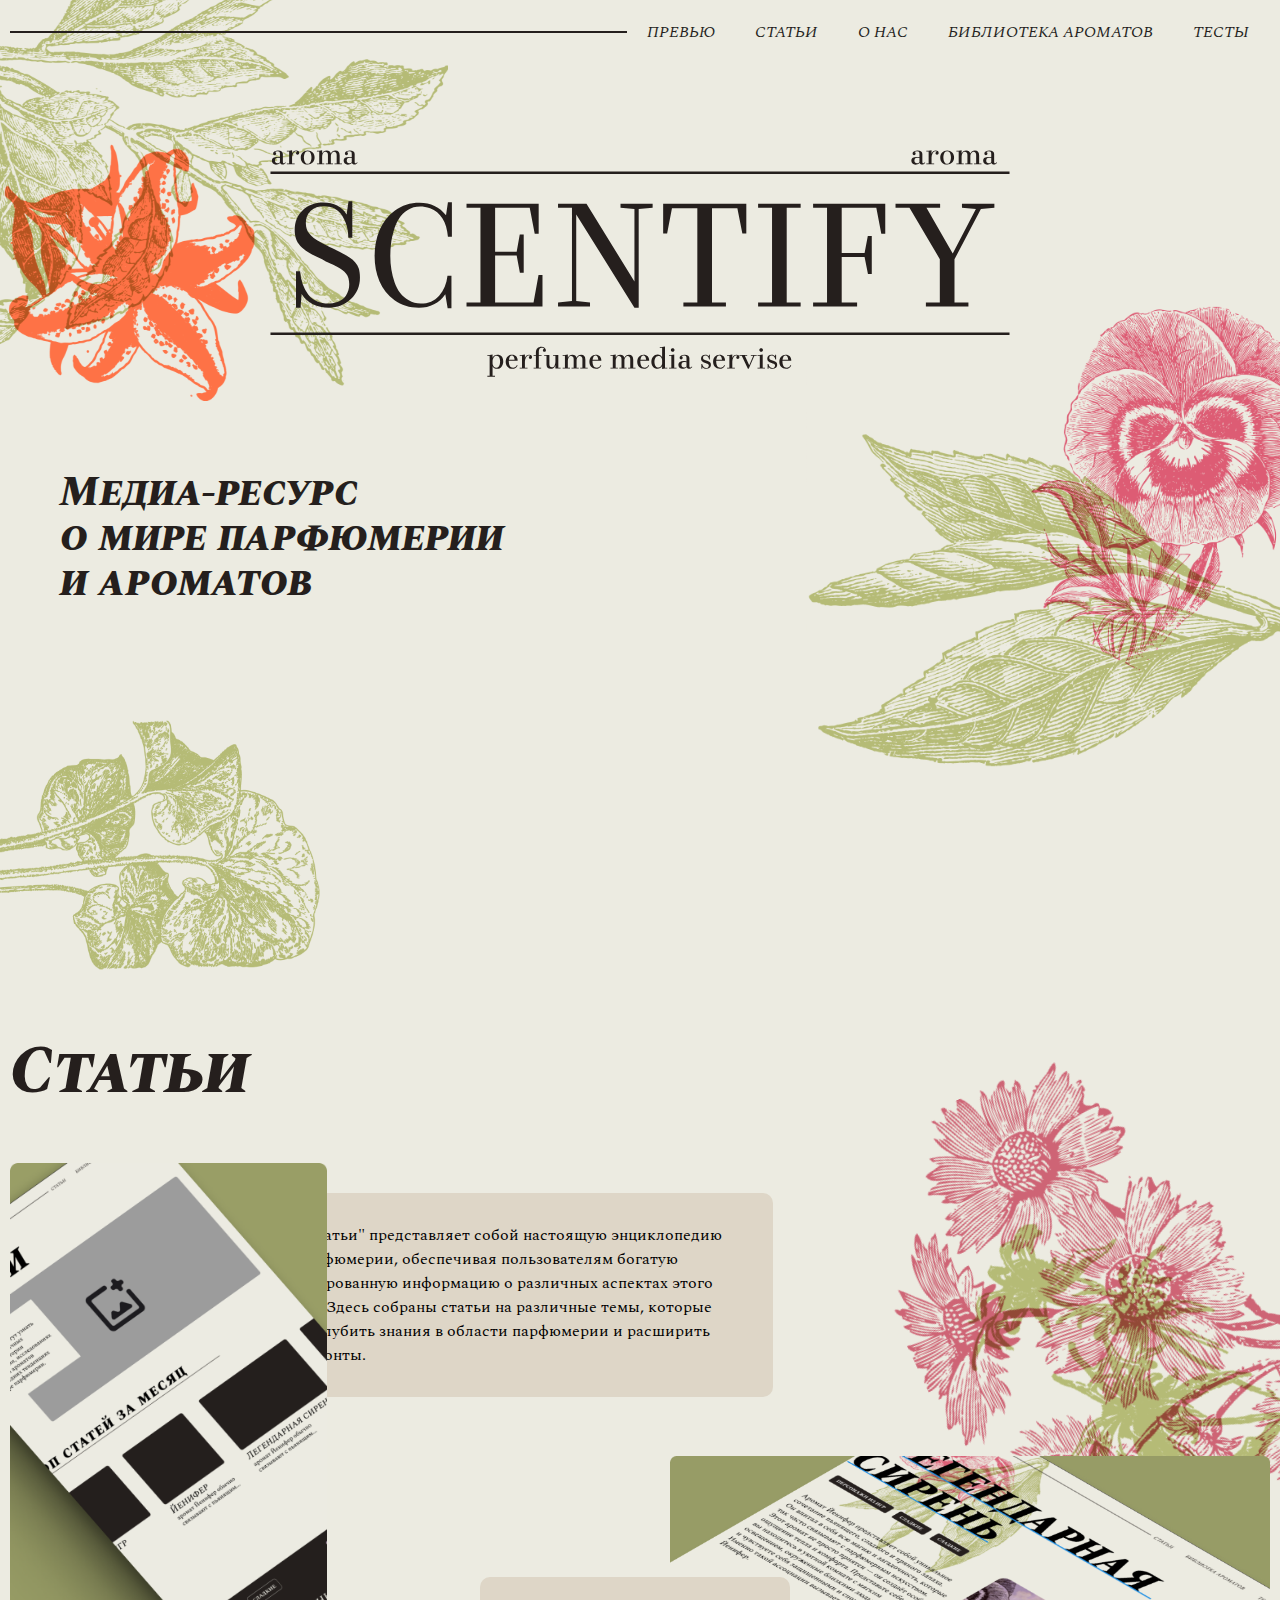
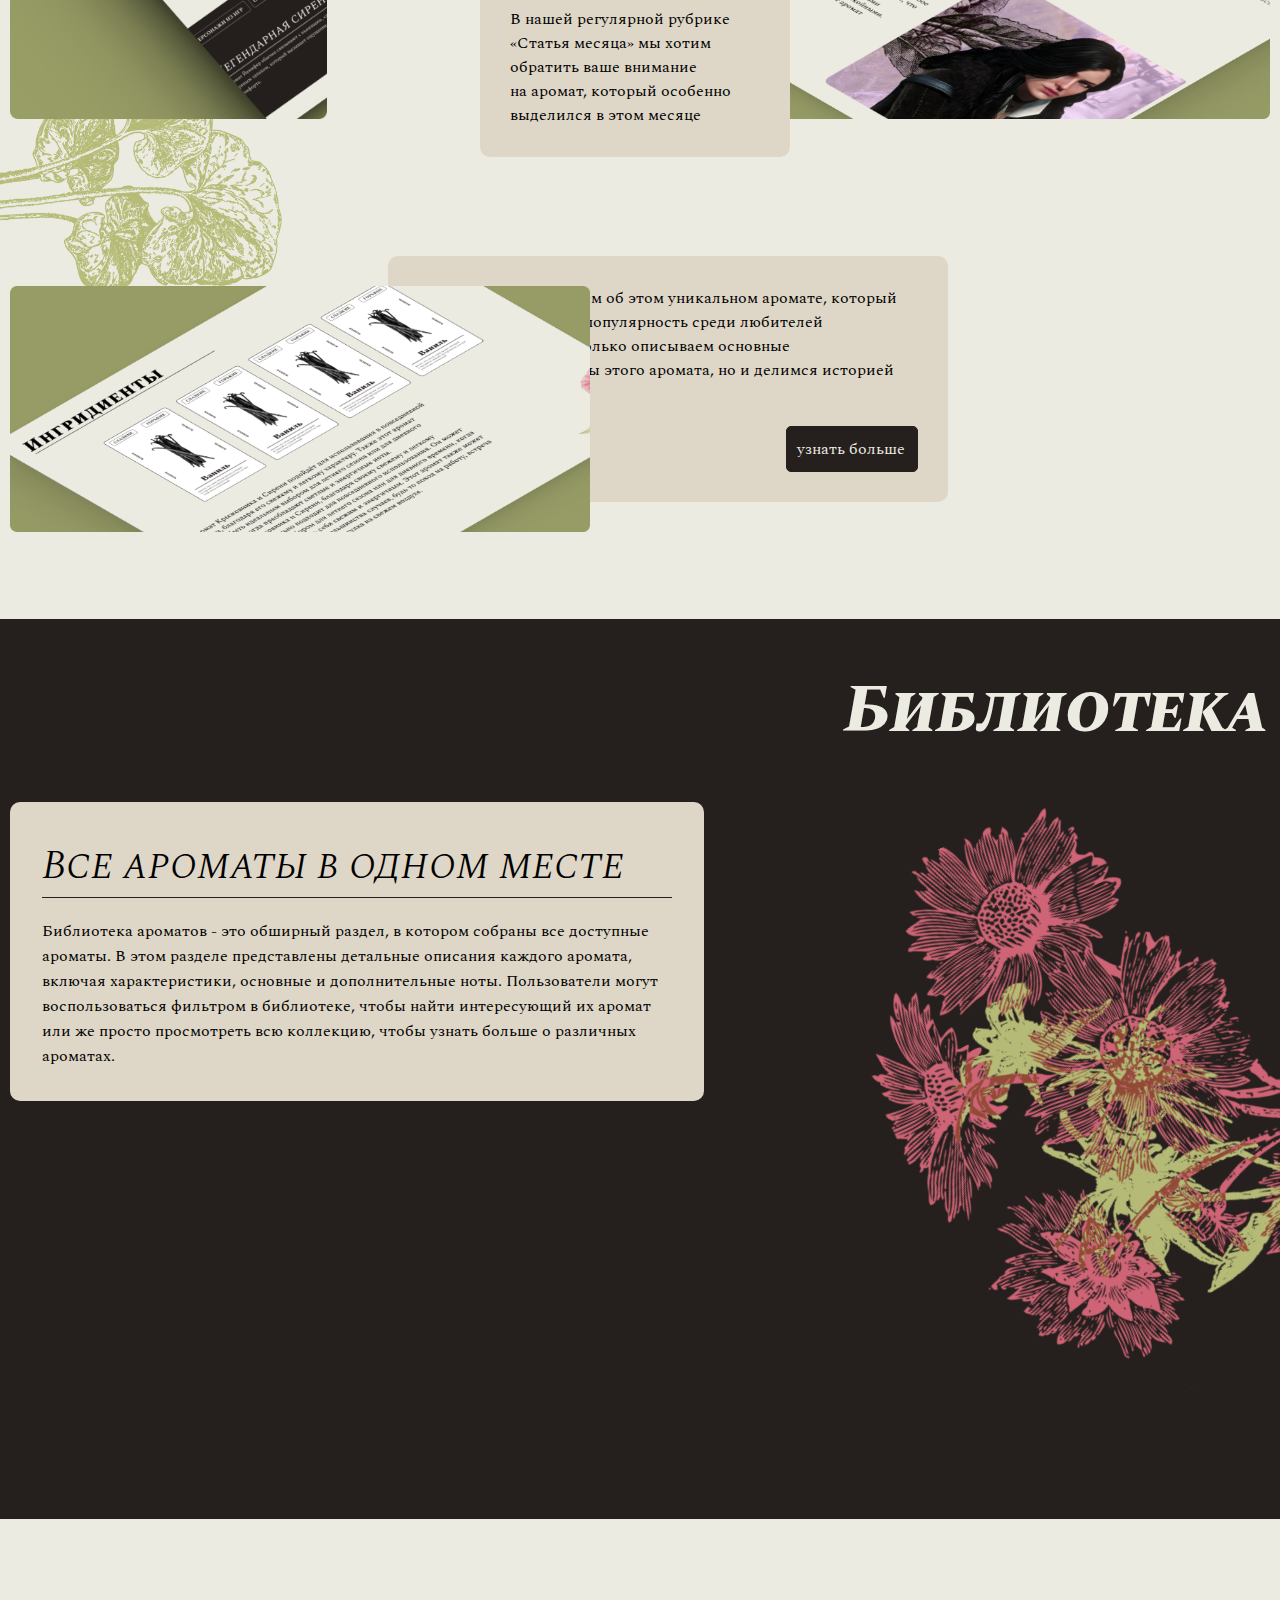
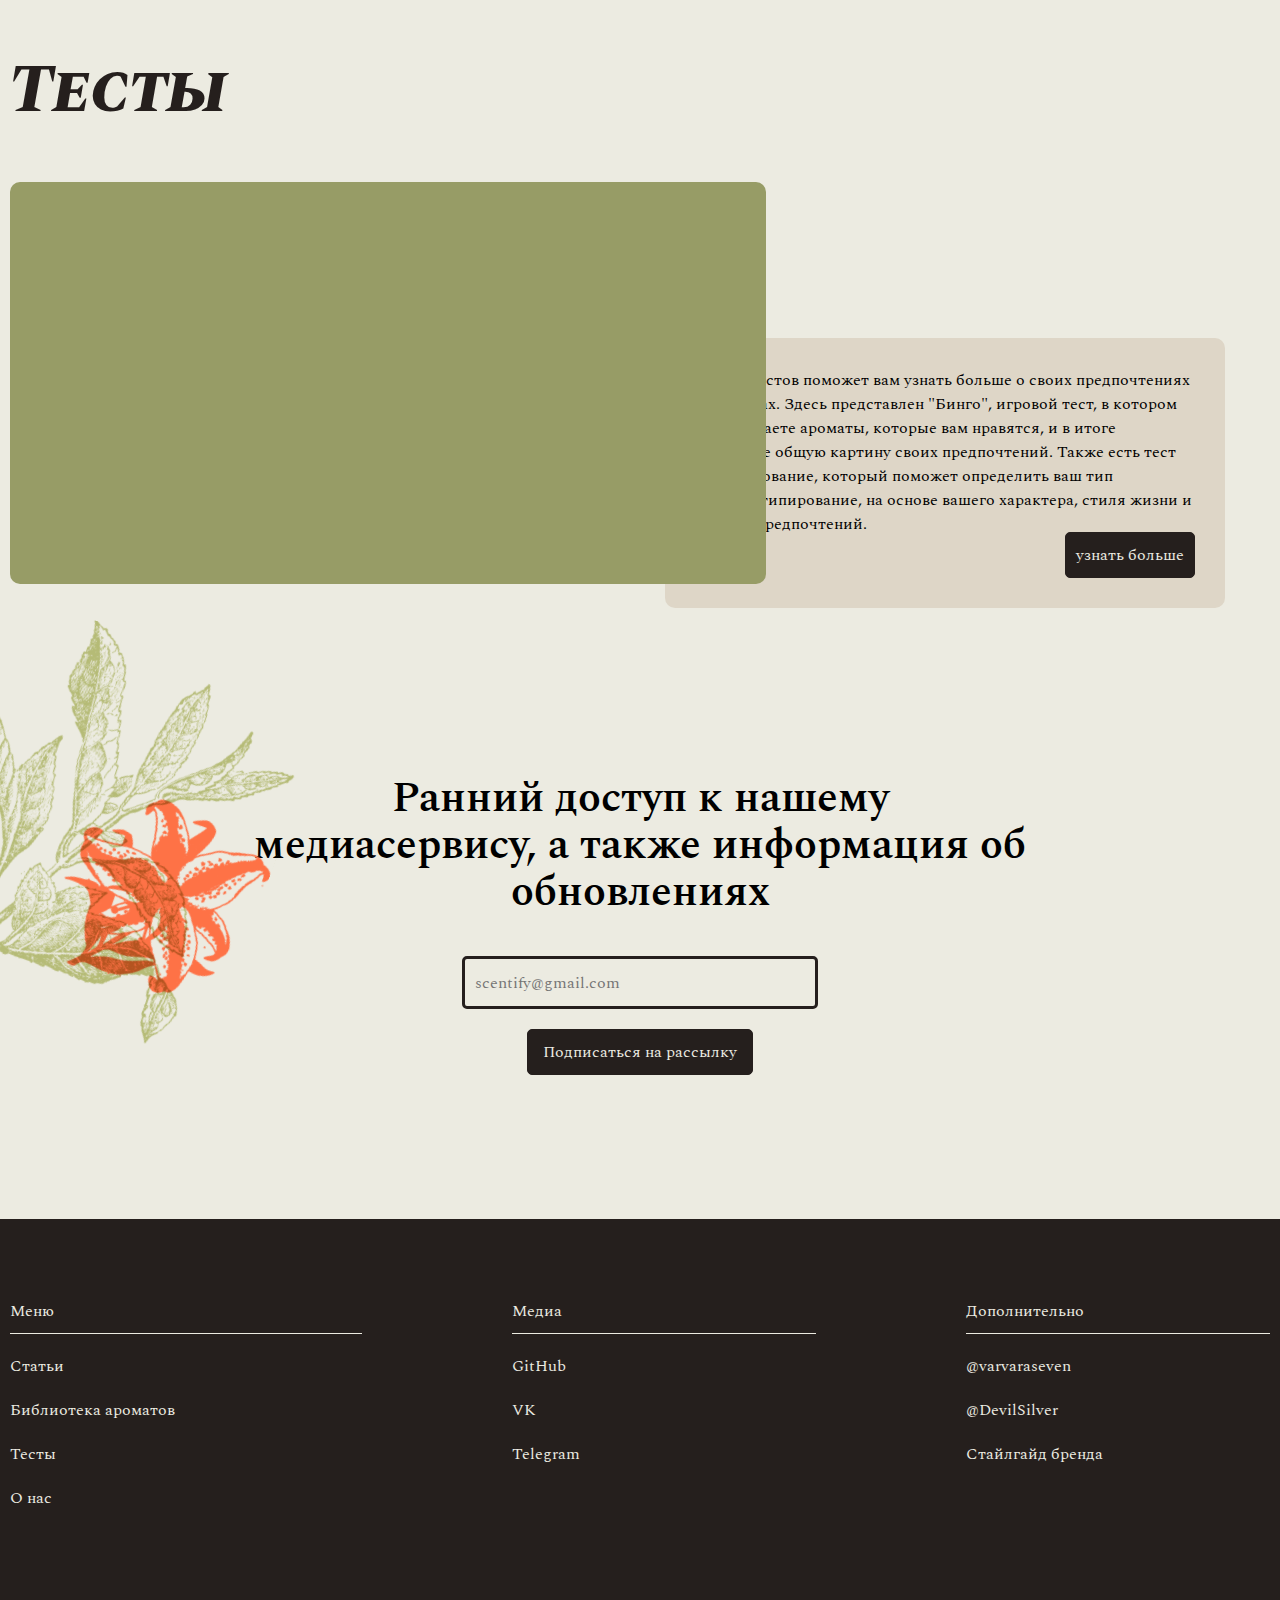
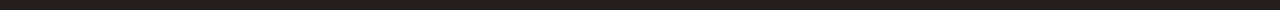
==== docs/index.html @ dddb8832 "доделать" ====
<!doctype html><html lang="en"><head><meta charset="UTF-8"><meta name="viewport" content="width=device-width,initial-scale=1,maximum-scale=1,user-scalable=0"/><link rel="preconnect" href="https://fonts.googleapis.com"><link rel="preconnect" href="https://fonts.gstatic.com" crossorigin><link href="https://fonts.googleapis.com/css2?family=Spectral+SC:ital,wght@0,200;0,300;0,400;0,500;0,600;0,700;0,800;1,200;1,300;1,400;1,500;1,600;1,700;1,800&display=swap" rel="stylesheet"><link rel="preconnect" href="https://fonts.googleapis.com"><link rel="preconnect" href="https://fonts.gstatic.com" crossorigin><link href="https://fonts.googleapis.com/css2?family=Spectral:ital,wght@0,200;0,300;0,400;0,500;0,600;0,700;0,800;1,200;1,300;1,400;1,500;1,600;1,700;1,800&display=swap" rel="stylesheet"><title>Scentify</title><script defer="defer" src="index.532decd448ec0a2565a7.js"></script><link href="index.36fd6728742093219350.css" rel="stylesheet"></head><body><div class="wrap-header"><div class="overprint1"><img src="images/87416d7d2b667e89bb7c.svg" alt="overprint1"></div><div class="container"><nav class="navigation"><ul class="navigation__menu"><li class="menu-item"><a href="/index.html">превью</a></li><li class="menu-item"><a href="/pages/longread/longread.html">статьи</a></li><li class="menu-item"><a href="/pages/about_us/about_us.html">о нас</a></li><li class="menu-item"><a href="/pages/library/aromalibrary.html">библиотека ароматов</a></li><li class="menu-item"><a href="/pages/entertainments/bingo.html">тесты</a></li></ul></nav></div><div class="logo"><img src="images/6982f5cdbf85cd1c198b.svg" alt="Scentify"></div><div class="scentify-introduction">Медиа-ресурс о<span class="no-wrap"> мире парфюмерии</span> и ароматов</div><div class="overprint2"><img src="images/ed54b3eee998d6dbde9a.png" alt="overprint1"></div><div class="overprint3"><img src="images/edd935296d94b235230e.svg" alt="overprint3"></div></div><div class="wrap-main"><div class="overprint4"><img src="images/830ae92e0bddaf1b48a1.svg" alt="overprint4"></div><div class="overprint6"><img src="images/ed54b3eee998d6dbde9a.png" alt="overprint1"></div><div class="articles-section"><div class="container"><div class="title"><a href="./pages/longread/longread.html">Статьи</a></div><div class="cards"><div class="card-wrapper"><div class="card-img"><img src="images/b5c8a1e6dc36ec18565a.png" alt="photo1"></div><div class="card-description">Раздел "Статьи" представляет собой настоящую энциклопедию в<span class="no-wrap"> мире</span> парфюмерии, обеспечивая пользователям богатую и<span class="no-wrap"> детализированную</span> информацию о различных аспектах этого искусства. Здесь собраны статьи на различные темы, которые помогут углубить знания в области парфюмерии и расширить свои<span class="no-wrap"> горизонты</span>. <a href="#" class="articles__btn is-visible mr-2">узнать больше</a></div></div><div class="card-wrapper2"><div class="card-img2"><img src="images/4fbb4f009b9dea855ec4.png" alt="просто"></div><div class="card-description2">В нашей регулярной рубрике «Статья месяца» мы хотим обратить ваше внимание на<span class="no-wrap"> аромат</span>, который особенно выделился в этом месяце</div></div></div><div class="card-wrapper3"><div class="card-img3"><img src="images/dfdde149776532decb74.png" alt="просто"></div><div class="card-description3">Мы детально расскажем об этом уникальном аромате, который завоевал признание и<span class="no-wrap"> популярность</span> среди любителей парфюмерии. Мы не только описываем основные и<span class="no-wrap"> дополнительные</span> ноты этого аромата, но и делимся историей его<span class="no-wrap"> создания</span>. <a href="#" class="articles__btn">узнать больше</a></div></div></div></div><div class="library-section-wrapper"><div class="overprint5"><img src="images/830ae92e0bddaf1b48a1.svg" alt="overprint4"></div><div class="container"><div class="library-section"><div class="title title-white"><a href="#">Библиотека</a></div><div class="card"><div class="card__title">Все ароматы в одном месте</div><div class="card__text">Библиотека ароматов - это обширный раздел, в котором собраны все доступные ароматы. В этом разделе представлены детальные описания каждого аромата, включая характеристики, основные и дополнительные ноты. Пользователи могут воспользоваться фильтром в библиотеке, чтобы найти интересующий их аромат или же просто просмотреть всю коллекцию, чтобы узнать больше о различных ароматах.</div></div></div></div></div><div class="overprint7"><img src="images/87416d7d2b667e89bb7c.svg" alt="overprint1"></div><div class="test-sections"><div class="container"><div class="title"><a href="#">Тесты</a></div><div class="card-wrapper"><div class="test-img"><img src="images/5ada8479113cd0ba410a.png" alt="kwa2"></div><div class="card-description4">Раздел тестов поможет вам узнать больше о своих предпочтениях в ароматах. Здесь представлен "Бинго", игровой тест, в котором вы отмечаете ароматы, которые вам нравятся, и в итоге получаете общую картину своих предпочтений. Также есть тест на<span class="no-wrap"> типирование,</span> который поможет определить ваш тип аромата<span class="no-wrap"> типирование,</span> нa основе вашего характера, стиля жизни и личных предпочтений. <a href="#" class="button">узнать больше</a></div></div></div></div><div class="subscription-section"><div class="container"><div class="subscription-info">Ранний доступ к нашему медиасервису, а также информация об обновлениях</div><form action="https://formspree.io/f/xaygvzrv" method="POST"><label><input type="email" name="email" placeholder="scentify@gmail.com"></label> <button type="submit" class="release">Подписаться на рассылку</button></form></div></div></div><div class="wrap-footer"><div class="container"><div class="footer"><div class="footer__list"><div class="footer__column"><div class="footer-title">Меню</div><ul class="footer-menu footer-menu-list"><li><a href="/pages/longread/longread.html">Статьи</a></li><li><a href="/pages/library/aromalibrary.html">Библиотека ароматов</a></li><li><a href="/pages/entertainments/bingo.html">Тесты</a></li><li><a href="/pages/about_us/about_us.html">О нас</a></li></ul></div><div class="footer__column"><div class="footer-title">Медиа</div><ul class="footer-menu footer-menu-media"><li><a href="#">GitHub</a></li><li><a href="#">VK</a></li><li><a href="#">Telegram</a></li></ul></div><div class="footer__column"><div class="footer-title">Дополнительно</div><ul class="footer-menu footer-extras-menu"><li><a href="#">@varvaraseven</a></li><li><a href="#">@DevilSilver</a></li><li><a href="#">Стайлгайд бренда</a></li></ul></div></div></div></div></div></body></html>
---- docs/index.36fd6728742093219350.css ----
@import url(https://fonts.googleapis.com/css2?family=Spectral:ital,wght@0,200;0,300;0,400;0,500;0,600;0,700;0,800;1,200;1,300;1,400;1,500;1,600;1,700;1,800&display=swap);@import url(https://fonts.googleapis.com/css2?family=Spectral+SC:ital,wght@0,200;0,300;0,400;0,500;0,600;0,700;0,800;1,200;1,300;1,400;1,500;1,600;1,700;1,800&display=swap);:root{--card-color:#ded6c7;--font-size:1rem;--font-size-h4:1.625rem;--font-size-h3:2.625rem;--font-size-h2:4.25rem;--font-size-h1:6.875rem}.no-wrap{white-space:nowrap}body{background-color:var(--secondary-color);font-family:var(--main-font-family);font-size:16px;margin:0;overflow-x:hidden;padding:0}a{color:var(--main-color);text-decoration:none}li{list-style:none}li,ul{margin:0;padding:0}img{max-height:100%;object-fit:cover;width:100%}form{align-items:center;display:flex;flex-direction:column}input{background:transparent;border:3px solid #251f1d;border-radius:5px;font-size:var(--font-size);height:39px;padding:4px 10px;width:330px}@media screen and (max-width:834px){input{height:1.875rem;width:260px}}@media screen and (max-width:774px){input{font-size:13px;height:20px;width:200px}}input::placeholder{font:normal 400 var(--font-size) var(--main-font-family)}button{background-color:var(--main-color);border:1px solid var(--main-color);border-radius:5px;color:var(--secondary-color);flex-shrink:0;font:normal 400 var(--font-size) var(--main-font-family);margin:20px 0 0;padding:10px 15px}@media screen and (max-width:1024px){button{font-size:.94rem;padding:8px 15px}}@media screen and (max-width:834px){button{font-size:.9rem}}@media screen and (max-width:774px){button{font-size:13px;padding:8px 11px}}.container{margin:0 auto;max-width:89.5rem}@media screen and (max-width:1400px){.container{padding:0 1.3rem}}@media screen and (max-width:1280px){.container{padding:0 10px}}@media screen and (max-width:744px){.container{padding:0 15px}}.button{background-color:var(--main-color);border:1px solid var(--main-color);border-radius:5px;color:var(--secondary-color);display:flex;float:right;font:normal 400 var(--font-size) var(--main-font-family);margin-left:auto;margin-top:20px;padding:10px}@media screen and (max-width:1024px){.button{font-size:.94rem;margin-top:1rem;padding:.3rem .61rem;width:29%}}@media screen and (max-width:834px){.button{font-size:.94rem}}@media screen and (max-width:774px){.button{float:unset;font-size:.94rem;padding:.313rem .625rem;width:15%}}@media screen and (max-width:430px){.button{width:47%}}.articles-section{margin:80px 0}@media screen and (max-width:774px){.articles-section{margin:0}}.library-section-wrapper{background-color:var(--main-color);height:100vh;margin:80px 0}@media screen and (max-width:1024px){.library-section-wrapper{margin:80px 0 0}}@media screen and (max-width:774px){.library-section-wrapper{height:80vh;margin:0}}.title{font:italic 800 var(--font-size-h2) var(--secondary-font-family);padding:2.5rem 0}@media screen and (max-width:1024px){.title{font-size:3.7rem}}@media screen and (max-width:834px){.title{font-size:2.8rem}}@media screen and (max-width:774px){.title{font-size:2.6rem;padding:20px 0}}.title a{color:var(--main-color)}.title-white{color:var(--secondary-color);display:flex;font:italic 800 var(--font-size-h2) var(--secondary-font-family);justify-content:end;padding:2.5rem 0}@media screen and (max-width:1024px){.title-white{font-size:3.7rem}}@media screen and (max-width:834px){.title-white{font-size:2.813rem;padding:1.6rem 0}}@media screen and (max-width:774px){.title-white{font-size:2.6rem;padding:20px}}.title-white a{color:var(--secondary-color)}.secondary-title{font:italic 800 var(--font-size-h1) var(--secondary-font-family);letter-spacing:10px;padding:2.5rem 0}@media screen and (max-width:834px){.secondary-title{letter-spacing:8px;padding:2rem}}@media screen and (max-width:744px){.secondary-title{font-size:6rem;letter-spacing:5px}}@media screen and (min-width:430px)and (max-width:733px){.secondary-title{font-size:3.5rem;letter-spacing:.2rem;padding:0}}.sub-title{border-bottom:1.5px solid var(--main-color);font:italic 800 var(--font-size-h3)/2.813rem var(--secondary-font-family);padding:5rem 0 3px;width:43.75rem}@media screen and (max-width:1024px){.sub-title{font-size:2.5rem;width:13.75rem}}@media screen and (max-width:834px){.sub-title{font-size:2.5rem;padding:5rem 0 0;width:18.75rem}}@media screen and (max-width:744px){.sub-title{font-size:2.813rem;padding:80px 0 0;width:17.75rem}}@media screen and (max-width:430px){.sub-title{font-size:2.22rem;padding:5rem 0 0;width:13.75rem}}.card{background:var(--card-color);border-radius:10px;display:flex;flex-direction:column;padding:2rem;width:45%}@media screen and (max-width:1280px){.card{width:50%}}@media screen and (max-width:1024px){.card{padding:1.61rem;width:57%}}@media screen and (max-width:834px){.card{width:55%}}@media screen and (max-width:774px){.card{padding:.813rem;width:60%}}@media screen and (max-width:430px){.card{width:93%}}.card__title{border-bottom:1px solid var(--main-color);font:italic 300 var(--font-size-h3) var(--secondary-font-family);margin-bottom:5px;padding-bottom:.625rem}@media screen and (max-width:1280px){.card__title{margin-bottom:1.3rem;padding-bottom:0}}@media screen and (max-width:1024px){.card__title{font-size:2.5rem;padding-bottom:0}}@media screen and (max-width:834px){.card__title{font-size:2rem;padding-bottom:0}}@media screen and (max-width:774px){.card__title{font-size:1.313rem;padding-bottom:0}}.card__text{line-height:32px;font:normal 400 var(--font-size) var(--main-font-family)}@media screen and (max-width:1280px){.card__text{line-height:1.56rem}}@media screen and (max-width:1024px){.card__text{font-size:.94rem}}@media screen and (max-width:834px){.card__text{font-size:.94rem}}@media screen and (max-width:774px){.card__text{font-size:.94rem;line-height:1.6rem}}@media screen and (max-width:430px){.card__text{font-size:.81rem}}.card__text-test{position:absolute;right:50px;top:10px}.card__button{background:var(--main-color);border-radius:6px;color:var(--secondary-color);display:flex;margin-left:auto;margin-top:40px;padding:5px 10px}.subscription-section{align-items:center;display:flex;flex-direction:column;margin:0 auto;max-width:800px;padding:144px}@media screen and (max-width:774px){.subscription-section{max-width:unset;padding:0}}.subscription-info{font:normal 600 var(--font-size-h3)/47px var(--main-font-family);padding:40px 0}@media screen and (max-width:1280px){.subscription-info{text-align:center}}@media screen and (max-width:1024px){.subscription-info{font-size:2.5rem;line-height:2.5rem;text-align:center}}@media screen and (max-width:834px){.subscription-info{font-size:2rem;text-align:center}}@media screen and (max-width:774px){.subscription-info{font-size:1.313rem;line-height:31px;padding:40px 0 20px;text-align:center}}.wrap{position:relative}.button-center{display:inline;float:unset;margin:20px 0;text-align:center;width:8%}.div-center{display:flex;justify-content:center;width:100%}.is-visible{display:none!important}@media screen and (max-width:774px){.is-visible{display:block!important}}.mr-2{float:unset;margin-right:20px}.wrap-header{height:100vh;position:relative}@media screen and (max-width:774px){.wrap-header{height:82vh}}.wrap-main{position:relative}.wrap-footer{background-color:var(--main-color)}@media screen and (max-width:1024px){.wrap-footer{margin-top:7rem}}@media screen and (max-width:834px){.wrap-footer{margin:5rem 0 0}}.logo{margin:0 auto;padding:2.5rem 0;width:85%}@media screen and (max-width:1024px){.logo{padding:5rem 0;width:100%}}@media screen and (max-width:834px){.logo{padding:9rem 0 .9rem;width:100%}}@media screen and (max-width:744px){.logo{padding:5rem 0 .9rem}}.logo2{margin:0 auto;padding:10.5rem 0 9.5rem;width:60%}.overprint1{left:-5%;position:absolute;top:-10%;width:30%;z-index:-10}@media screen and (max-width:1280px){.overprint1{width:40%}}@media screen and (max-width:1024px){.overprint1{width:45%}}@media screen and (max-width:834px){.overprint1{width:45%}}@media screen and (max-width:744px){.overprint1{width:45%}}@media screen and (max-width:430px){.overprint1{width:58%}}.overprint2{position:absolute;top:70%;width:20%;z-index:-10}@media screen and (max-width:1280px){.overprint2{top:80%;width:25%}}@media screen and (max-width:1024px){.overprint2{top:90%;width:24%}}@media screen and (max-width:834px){.overprint2{top:81%;width:29%}}@media screen and (max-width:774px){.overprint2{left:-10%;top:75%;width:25%}}@media screen and (max-width:430px){.overprint2{top:60%;width:46%}}.overprint3{position:absolute;right:0;top:33%;width:37%}@media screen and (max-width:1024px){.overprint3{top:55%;width:43%}}@media screen and (max-width:834px){.overprint3{right:-5%;top:56%;width:42%}}@media screen and (max-width:774px){.overprint3{top:39%;width:41%}}@media screen and (max-width:430px){.overprint3{top:32%;width:48%}}.overprint4{position:absolute;right:-6rem;top:4rem;transform:rotate(335deg);width:37%}@media screen and (max-width:734px){.overprint4{left:-4rem;top:5rem;transform:rotate(77deg)}}@media screen and (max-width:430px){.overprint4{position:absolute;right:-3rem;top:-6%;width:49%}}.overprint5{position:absolute;right:-7rem;top:88rem;transform:rotate(335deg);width:40%}.overprint6{position:absolute;top:20%;width:22%}.overprint7{bottom:6%;left:-6rem;position:absolute;transform:rotate(290deg);width:30%}.overprint8{position:absolute;top:-17rem;transform:rotate(189deg);width:44%;z-index:-999}.overprint9{position:absolute;right:0;top:55%;width:43%}.overprint10{bottom:9%;left:0;position:absolute;width:20%}.overprint11{position:absolute;top:-10rem;width:36%}.overprint13{left:-7rem;top:-65rem;width:50%}.overprint13,.overprint14{position:absolute;z-index:-999}.overprint14{right:-11rem;top:-25rem;transform:rotate(316deg)}.test-img img{border-radius:10px}.card-about{display:flex;flex-direction:column;margin-bottom:100px;position:relative}.card-about-image{left:50%;position:absolute;transform:translate(-50%);width:63%}@media screen and (max-width:734px){.card-about-image{display:none}}@media screen and (max-width:430px){.card-about-image{display:none}}.card-about-image img,.card-about-item{border-radius:10px}.card-about-item{background-color:var(--card-color);display:flex;font:normal 400 var(--font-size) var(--main-font-family);margin-left:5rem;padding:20px;width:28%;z-index:999}@media screen and (max-width:734px){.card-about-item{font-size:.94rem;margin-bottom:1rem;margin-left:0;width:47%}}@media screen and (max-width:430px){.card-about-item{font-size:.81rem;margin-bottom:1rem;margin-left:0;width:90%}}.card-about-item:nth-of-type(2){flex-direction:column;margin-left:auto;margin-right:5rem;width:26%}@media screen and (max-width:734px){.card-about-item:nth-of-type(2){font-size:.94rem;margin-right:0;width:47%}}@media screen and (max-width:430px){.card-about-item:nth-of-type(2){font-size:.81rem;margin-left:0;width:90%}}.card-about-item:nth-of-type(2) span{display:block;margin-bottom:10px}.card-about-item-authors{display:flex}@media screen and (max-width:430px){.card-about-item-authors{font-size:.81rem}}.card-about-item-authors div{height:70px;width:70px}.card-about-item-authors div:first-of-type{margin-right:15px}.info{align-items:start;display:flex;justify-content:space-evenly}@media screen and (max-width:734px){.info{flex-direction:column}}@media screen and (max-width:430px){.info{flex-direction:column}}.info-img{width:35%}@media screen and (max-width:734px){.info-img{width:60%}}@media screen and (max-width:430px){.info-img{width:90%}}.info-description{background-color:var(--card-color);border-radius:10px;font:normal 400 var(--font-size) var(--main-font-family);padding:2rem;width:25%}@media screen and (max-width:734px){.info-description{margin-bottom:5rem;margin-left:auto;width:44%}}@media screen and (max-width:430px){.info-description{font-size:.81rem;margin-bottom:5rem;margin-left:0;width:84%}}.card-right{display:flex}.card-right .card{margin-left:auto}.bold{font-family:var(--secondary-font-family);font-style:italic;font-weight:800}.pt1{padding:4rem}:root{--main-color:#251f1d;--secondary-color:#ecebe1;--main-font-family:"Spectral",serif;--secondary-font-family:"Spectral SC",serif}.navigation__menu{display:flex;padding:20px 0}@media screen and (max-width:430px){.navigation__menu{justify-content:space-evenly}}@media screen and (max-width:744px){.navigation__menu{justify-content:space-evenly}}@media screen and (max-width:834px){.navigation__menu{justify-content:space-evenly}}@media screen and (max-width:1024px){.navigation__menu{justify-content:space-evenly}}.navigation__menu:before{background-color:var(--main-color);content:"";display:block;flex-shrink:0;height:2px;margin-right:20px;margin-top:11px;width:55%}@media screen and (max-width:1280px){.navigation__menu:before{width:49%}}@media screen and (max-width:1024px){.navigation__menu:before{width:39%}}@media screen and (max-width:834px){.navigation__menu:before{width:33%}}@media screen and (max-width:774px){.navigation__menu:before{display:none}}.menu-item{font:italic 400 var(--font-size) var(--main-font-family);margin-right:2.5rem;text-transform:uppercase}@media screen and (max-width:1024px){.menu-item{margin-right:1.9rem}}@media screen and (max-width:834px){.menu-item{font-size:.9rem}}@media screen and (max-width:774px){.menu-item{font:italic 400 .75rem var(--main-font-family);margin-right:10px}}@media screen and (max-width:430px){.menu-item{font-size:.7rem;margin-right:1rem}}.menu-item:last-of-type{margin-right:0}.scentify-introduction{color:var(--main-color);font:italic 800 var(--font-size-h3)/45px var(--secondary-font-family);margin-left:60px;width:27%}@media screen and (max-width:1024px){.scentify-introduction{font-size:2.5rem;width:44%}}@media screen and (max-width:834px){.scentify-introduction{font-size:2.313rem;line-height:2.2rem;width:35%}}@media screen and (max-width:774px){.scentify-introduction{font:italic 800 1.313rem/1.313rem var(--secondary-font-family);margin-left:20px;width:47%}}.cards{align-items:end;display:flex;justify-content:space-between;padding-bottom:80px}@media screen and (max-width:834px){.cards{align-items:end;display:flex;justify-content:space-between;padding-bottom:5rem}}@media screen and (max-width:744px){.cards{display:flex;flex-direction:column;justify-content:space-between}}.card-img2:hover+.card-description2{z-index:0}.card-wrapper{position:relative}@media screen and (max-width:834px){.card-wrapper{position:relative}}@media screen and (max-width:744px){.card-wrapper{position:unset;width:63%}}.card-wrapper2{position:relative;width:600px}@media screen and (max-width:1024px){.card-wrapper2{width:unset}}@media screen and (max-width:834px){.card-wrapper2{position:relative;width:25rem}}@media screen and (max-width:744px){.card-wrapper2{position:unset}}.card-wrapper3{position:relative}@media screen and (max-width:834px){.card-wrapper3{position:relative}}@media screen and (max-width:744px){.card-wrapper3{position:unset}}.card-img{position:relative;width:19.79rem;z-index:2}@media screen and (max-width:1024px){.card-img{width:17.6rem}}@media screen and (max-width:834px){.card-img{width:13.44rem}}@media screen and (max-width:744px){.card-img{display:none}}.card-img2{position:relative;width:auto;z-index:1}@media screen and (max-width:1024px){.card-img2{width:33.2rem}}@media screen and (max-width:1024px)and (max-width:834px){.card-img2{width:22.44rem}}@media screen and (max-width:744px){.card-img2{display:none}}.card-img3{padding-top:5rem;position:relative;width:580px;z-index:2}@media screen and (max-width:1024px){.card-img3{width:33.2rem}}@media screen and (max-width:834px){.card-img3{padding:2.5rem;width:415px}}@media screen and (max-width:744px){.card-img3{display:none}}.card-title{font:italic 400 var(--font-size-h4) var(--secondary-font-family);padding:5px 0}@media screen and (max-width:430px){.card-title{font-size:1.3rem}}.card-description{background-color:var(--card-color);border-radius:10px;font:normal 400 var(--font-size) var(--main-font-family);height:auto;left:64%;padding:30px;position:absolute;top:30px;transition:z-index .1s ease;width:500px;z-index:1}@media screen and (max-width:1024px){.card-description{font-size:.94rem;height:auto;left:76%;padding:1.61rem;top:.9rem;width:443px}}@media screen and (max-width:834px){.card-description{font-size:.9rem;padding:1.25rem;top:.94rem;width:400px}}@media screen and (max-width:744px){.card-description{background-color:var(--card-color);border-radius:10px;font-size:.8rem;padding:14px;position:unset;width:unset}}.card-description:hover{z-index:4}.card-description2{background-color:var(--card-color);border-radius:10px;font:normal 400 var(--font-size) var(--main-font-family);height:auto;padding:30px;position:absolute;right:80%;top:45%;transition:z-index .1s ease;width:250px;z-index:2}@media screen and (max-width:1024px){.card-description2{font-size:.94rem;padding:1.61rem;right:71%;top:50%;width:40%}}@media screen and (max-width:834px){.card-description2{font-size:.9rem;padding:1.25rem;right:55%;top:64%;width:56%}}@media screen and (max-width:744px){.card-description2{display:none}}.card-description2:hover{z-index:3}.card-description3{background-color:var(--card-color);border-radius:10px;font:normal 400 var(--font-size) var(--main-font-family);height:auto;left:30%;padding:30px;position:absolute;top:15%;transition:z-index .1s ease;width:500px;z-index:1}@media screen and (max-width:1024px){.card-description3{font-size:.94rem;left:45%;padding:1.61rem;top:10%;width:27.25rem}}@media screen and (max-width:834px){.card-description3{font-size:.9rem;left:44%;padding:1.25rem;top:25%;width:300px}}@media screen and (max-width:744px){.card-description3{display:none}}.card-description3:hover{z-index:4}.card-description4{background-color:var(--card-color);border-radius:10px;bottom:-4%;font:normal 400 var(--font-size) var(--main-font-family);height:auto;left:52%;padding:30px;position:absolute;transition:z-index .1s ease;width:500px;z-index:1}@media screen and (max-width:1024px){.card-description4{bottom:-28%;font-size:.94rem;left:45%;padding:1.61rem;width:30.3rem}}@media screen and (max-width:834px){.card-description4{font-size:.9rem;left:43%;padding:1.25rem;top:35%;width:350px}}@media screen and (max-width:744px){.card-description4{font-size:.9rem;padding:14px;position:unset;width:unset}}.card-description4:hover{z-index:4}.longread-card{height:auto;right:59%;top:23%;width:500px}@media screen and (max-width:1024px){.longread-card{right:25%;top:55%}}@media screen and (max-width:430px){.longread-card{display:flex;flex-direction:column;font-size:.81rem;height:auto;line-height:1.3rem;margin:10rem 0 0 5rem;right:0;width:22.5rem}}.top{top:27%}@media screen and (min-width:1024px){.top{top:0}}.padding144{padding:144px 0}@media screen and (min-width:1024px){.padding144{padding:0}}@media screen and (max-width:1024px){.padding144{padding:2rem 0}}@media screen and (max-width:834px){.padding144{padding:3rem 0}}.articles__btn{background-color:var(--main-color);border:1px solid var(--main-color);border-radius:5px;color:var(--secondary-color);display:flex;font:normal 400 var(--font-size) var(--main-font-family);margin-left:auto;margin-top:20px;padding:.63rem;width:22%}@media screen and (max-width:1024px){.articles__btn{font-size:.94rem;margin-top:0;padding:.3rem .61rem;width:23%}}@media screen and (max-width:834px){.articles__btn{margin-top:-.63rem;padding:.303rem .61rem;width:36%}}@media screen and (max-width:744px){.articles__btn{font:normal 400 .8rem var(--main-font-family);padding:.3rem .6rem;width:29%}}@media screen and (max-width:430px){.articles__btn{margin-top:1rem;width:43%}}.articles__btn a{color:var(--secondary-color)}.articles__btn :hover{z-index:3}.test-img{position:relative;width:60%;z-index:2}@media screen and (max-width:1024px){.test-img{width:60%}}@media screen and (max-width:744px){.test-img{display:none}}.footer{padding:80px 0}@media screen and (max-width:774px){.footer{padding:40px 10px}}.footer__list{display:flex;justify-content:space-between}@media screen and (max-width:774px){.footer__list{justify-content:unset}}@media screen and (max-width:430px){.footer__list{flex-direction:column}}.footer__copyright{display:flex;justify-content:space-between;margin-top:100px}.footer__copyright-item{color:var(--secondary-color)}.footer__copyright-item:nth-of-type(2){font-size:40px}.footer__column{color:var(--secondary-color);display:flex;flex-direction:column}@media screen and (max-width:774px){.footer__column{margin-bottom:40px}.footer__column:last-of-type{margin-bottom:0}}@media screen and (max-width:834px){.footer{font-size:.9rem}}@media screen and (max-width:1024px){.footer{font-size:.94rem}}.footer-title{border-bottom:1px solid var(--secondary-color);padding-bottom:10px}@media screen and (max-width:774px){.footer-title{padding-bottom:0;width:11rem}}@media screen and (max-width:834px){.footer-title{padding-bottom:0}}@media screen and (max-width:1024px){.footer-title{padding-bottom:5px}}.footer-menu-media{width:19rem}@media screen and (max-width:834px){.footer-menu-media{width:13rem}}@media screen and (max-width:1024px){.footer-menu-media{width:14.75rem}}.footer-menu-list{width:22rem}@media screen and (max-width:834px){.footer-menu-list{width:16rem}}@media screen and (max-width:1024px){.footer-menu-list{width:18rem}}.footer-menu a{color:var(--secondary-color)}.footer-menu li{margin:20px 0}@media screen and (max-width:774px){.footer-menu li{margin:10px 0}}@media screen and (max-width:1024px){.footer-menu li{margin:10px 0}}.footer-extras-menu{width:19rem}@media screen and (max-width:834px){.footer-extras-menu{width:13rem}}@media screen and (max-width:1024px){.footer-extras-menu{width:11.75rem}}.footer-extras li{margin:10px 0}.footer-extras a{color:var(--secondary-color)}@media screen and (max-width:734px){.test{margin-top:25rem}}.card-wrap{display:flex;justify-content:end;position:relative}.card-wrap-library{justify-content:start}.card-wrap-description{background-color:var(--card-color);border-radius:10px;font:normal 400 16px var(--main-font-family);height:auto;left:10%;padding:30px;position:absolute;top:15%;transition:z-index .1s ease;width:350px;z-index:2}@media screen and (max-width:1024px){.card-wrap-description{top:30%}}@media screen and (max-width:834px){.card-wrap-description{font-size:.94rem;padding:1rem;top:40%}}@media screen and (max-width:744px){.card-wrap-description{font-size:.94rem;left:5%;padding:1rem;top:33%;width:26rem}}@media screen and (max-width:430px){.card-wrap-description{-webkit-line-clamp:6;-webkit-box-orient:vertical;display:-webkit-box;font-size:.81rem;height:60%;left:0;overflow:hidden;padding:14px;text-overflow:ellipsis;top:57%;width:12.875rem}}.card-wrap-description:hover{z-index:3}.card-wrap-description-library{left:60%;top:40%}.card-wrap-img{position:relative;width:65%;z-index:1}@media screen and (max-width:834px){.card-wrap-img{width:70%}}@media screen and (max-width:744px){.card-wrap-img{width:70%}}@media screen and (max-width:430px){.card-wrap-img{width:80%}}.card-wrap-img img{border-radius:15px;height:100%;object-fit:cover;width:100%}.card-wrap-img:hover+.card-wrap-description{z-index:0}.slider{display:flex;overflow-x:auto;padding:40px 0}@media screen and (max-width:1024px){.slider{overflow-x:auto;padding:1.3rem 0}}@media screen and (max-width:744px){.slider{overflow-x:auto;padding:1.3rem 0}}@media screen and (max-width:430px){.slider{overflow-x:auto;padding:1.3rem 0}}@media screen and (max-width:1024px){.slider-img{width:16rem}}@media screen and (max-width:834px){.slider-img{width:17rem}}@media screen and (max-width:744px){.slider-img{width:21rem}}@media screen and (max-width:430px){.slider-img{width:18rem}}.slider-item{height:10%;padding:0 15px;width:30%}@media screen and (max-width:1024px){.slider-item{padding:0 1rem;width:unset}}@media screen and (max-width:834px){.slider-item{padding:0 1rem;width:unset}}@media screen and (max-width:744px){.slider-item{margin:0;width:unset}}@media screen and (max-width:430px){.slider-item{padding:0 5px;width:unset}}.slider-item img{border-radius:10px;object-fit:cover}@media screen and (max-width:430px){.slider-item img{border-radius:5px}}.slider-title{font:italic 400 26px var(--secondary-font-family)}@media screen and (max-width:1024px){.slider-title{font-size:1.44rem}}@media screen and (max-width:834px){.slider-title{font-size:1.44rem}}@media screen and (max-width:744px){.slider-title{font-size:1.438rem}}@media screen and (max-width:430px){.slider-title{font-size:1.3rem}}.slider-description{-webkit-line-clamp:2;-webkit-box-orient:vertical;display:-webkit-box;font:normal 400 16px/20px var(--main-font-family);overflow:hidden;text-overflow:ellipsis;white-space:normal}@media screen and (max-width:1024px){.slider-description{font-size:.94rem}}@media screen and (max-width:834px){.slider-description{font-size:.94rem}}@media screen and (max-width:744px){.slider-description{font-size:.94rem}}@media screen and (max-width:430px){.slider-description{font-size:.81rem}}.feature-card{background-color:var(--main-color);border-radius:15px;color:var(--secondary-color);display:flex;margin:80px 0;padding:40px}@media screen and (max-width:1024px){.feature-card{align-items:center;display:flex;justify-content:center;padding:2rem}}@media screen and (max-width:834px){.feature-card{flex-direction:column-reverse;padding:2rem}}@media screen and (max-width:744px){.feature-card{flex-direction:column-reverse;padding:2rem}}@media screen and (max-width:430px){.feature-card{flex-direction:column-reverse;padding:1rem}}.feature-info{display:flex;flex-direction:column;margin:0 40px 0 0;width:1000px}@media screen and (max-width:834px){.feature-info{margin:.5rem 40px 0 0;width:100%}}@media screen and (max-width:744px){.feature-info{margin:2rem 0;width:100%}}@media screen and (max-width:430px){.feature-info{margin:1rem 0;width:100%}}.feature-title{border-bottom:1px solid var(--secondary-color);font:italic 400 var(--font-size-h3) var(--secondary-font-family);padding:40px 0 0;width:520px}@media screen and (max-width:834px){.feature-title{font-size:2.5rem;padding:1.5rem 0 0}}@media screen and (max-width:744px){.feature-title{font-size:2.813rem;padding:1rem 0 0;width:36rem}}@media screen and (max-width:430px){.feature-title{font-size:2.1rem;padding:1rem 0 0;width:24rem}}.feature-description{font:normal 400 16px/26px var(--main-font-family);padding:20px 0}@media screen and (max-width:1024px){.feature-description{font-size:.94rem}}@media screen and (max-width:834px){.feature-description{width:43rem}}@media screen and (max-width:744px){.feature-description{font-size:.94rem;line-height:1.8rem;padding:2rem 0 0;width:36rem}}@media screen and (max-width:430px){.feature-description{font-size:.81rem;line-height:1.4rem;padding:1rem 0 0;width:22rem}}.feature-img img{border-radius:10px}.label{display:flex}.label-item{border:1px solid var(--secondary-color);border-radius:5px;color:var(--secondary-color);font:normal 500 16px var(--main-font-family);margin-right:15px;padding:5px 15px;text-transform:uppercase}@media screen and (max-width:1024px){.label-item{font-size:.94rem}}@media screen and (max-width:834px){.label-item{font-size:.94rem}}@media screen and (max-width:744px){.label-item{font-size:.94rem;margin-right:.94rem;padding:.313rem .625rem}}@media screen and (max-width:430px){.label-item{font-size:.81rem;margin-right:.94rem;padding:.313rem .625rem}}.label-item:last-of-type{margin-right:0}.flex-wrapper{position:relative}@media screen and (max-width:834px){.flex-wrapper{width:30rem}.flex-description{font-size:.9rem;padding:1rem;right:9rem;top:4.94rem;width:22rem}}@media screen and (max-width:744px){.flex-description{display:flex;flex-direction:column;font-size:.94rem;line-height:1.3rem;padding:1rem;width:25rem}}@media screen and (max-width:430px){.flex-description{display:flex;flex-direction:column;font-size:.81rem;line-height:1.3rem;margin:-2rem 0 0 5rem;width:23rem}}@media screen and (max-width:834px){.flex-card-img2{width:27.44rem}}@media screen and (max-width:744px){.mt-2{margin-top:-3rem}}@media screen and (max-width:430px){.mt-2{margin-top:1rem}}@media screen and (max-width:834px){.lt2{left:11rem;top:-2rem}}.lt1{height:unset;left:30rem;position:absolute;top:0;width:29rem}@media screen and (max-width:1024px){.lt1{height:auto;left:25rem;position:absolute;top:46%;width:31rem}}@media screen and (max-width:834px){.lt1{left:19rem;top:47%;width:28rem}}@media screen and (max-width:744px){.lt1{height:auto;left:36%;position:absolute;top:14rem;width:31rem}}@media screen and (max-width:430px){.lt1{left:-5rem;top:12rem;width:22.9rem}}@media screen and (max-width:834px){.padding15{padding:1.5rem;width:29rem}}.filter-menu{background-color:transparent;border:1.5px solid var(--main-color);border-radius:10px;margin:60px 0;padding:10px 0;text-align:center}@media screen and (max-width:1024px){.filter-menu{margin:10rem 0}}@media screen and (max-width:834px){.filter-menu{margin:10rem 0 2rem}}@media screen and (max-width:734px){.filter-menu{margin:10rem 0 2rem}}@media screen and (max-width:430px){.filter-menu{margin:5rem 0 2rem}}.filter-items{display:flex;justify-content:space-evenly;margin:0;padding:0}@media screen and (max-width:430px){.filter-items{flex-wrap:wrap}}.filter-item{border-bottom:1.4px solid #251f1d;font:italic 400 var(--font-size) var(--secondary-font-family);padding:0 10px;text-transform:uppercase}@media screen and (max-width:430px){.filter-item{font-size:.71rem}.filter-item:last-of-type{margin-top:.5rem}}.library{display:flex;flex-wrap:wrap;justify-content:center;padding:0 0 80px}@media screen and (max-width:774px){.library{padding:0 0 3rem}}@media screen and (max-width:430px){.library{padding:0}}.library-card{background:transparent;border:1.5px solid var(--main-color);border-radius:10px;height:380px;margin-right:40px;margin-top:40px;padding:10px;width:250px}@media screen and (max-width:430px){.library-card{background:transparent;border:1.5px solid var(--main-color);border-radius:5px;height:15rem;margin-right:1rem;margin-top:1rem;padding:7px;width:10rem}}.library-card:last-of-type{margin-right:0}.library-tags{display:flex}.library-img{width:38%}.library-main{display:flex;gap:15%;justify-content:center;margin:10px 0}.library-typography{display:flex;justify-content:space-around;writing-mode:vertical-rl}@media screen and (max-width:734px){.library-typography{font-size:.9rem;gap:3rem}}@media screen and (max-width:430px){.library-typography{display:none}}.library-title{display:flex;font:normal 800 var(--font-size-h4) var(--main-font-family);justify-content:center}@media screen and (max-width:734px){.library-title{font-size:1.438rem}}@media screen and (max-width:430px){.library-title{font-size:1.3rem}}.library-description{-webkit-line-clamp:3;-webkit-box-orient:vertical;display:-webkit-box;font:normal 400 14px var(--main-font-family);overflow:hidden;padding:10px 10px 0;text-overflow:ellipsis;white-space:normal}@media screen and (max-width:734px){.library-description{font-size:.94rem}}@media screen and (max-width:430px){.library-description{-webkit-line-clamp:1;font-size:.81rem;padding:0 7px}}.right{display:flex;font:normal 400 14px var(--main-font-family);justify-content:space-around;padding:0 10px;transform:rotate(-180deg)}@media screen and (max-width:734px){.right{font-size:.9rem;gap:3rem}}@media screen and (max-width:430px){.right{display:none}}.tag{border:1px solid var(--main-color);border-radius:5px;color:var(--main-color);font:normal 500 14px var(--main-font-family);margin-right:15px;padding:2px 7px;text-transform:uppercase}@media screen and (max-width:734px){.tag{font-size:.94rem}}@media screen and (max-width:430px){.tag{border:unset;font-size:.68rem;margin-right:0;padding:4px 7px}}.tag:last-of-type{margin-right:0}@media screen and (max-width:1024px){.card-wrap-description-library{left:59%}}@media screen and (max-width:834px){.card-wrap-description-library{left:45%;top:50%}}@media screen and (max-width:734px){.card-wrap-description-library{left:37%;top:52%}}@media screen and (max-width:430px){.card-wrap-description-library{left:37%;top:45%}}
/*!
 * Font Awesome Free 6.4.2 by @fontawesome - https://fontawesome.com
 * License - https://fontawesome.com/license/free (Icons: CC BY 4.0, Fonts: SIL OFL 1.1, Code: MIT License)
 * Copyright 2023 Fonticons, Inc.
 */.fa{font-family:Font Awesome\ 6 Free;font-family:var(--fa-style-family,"Font Awesome 6 Free");font-weight:900;font-weight:var(--fa-style,900)}.fa,.fa-brands,.fa-classic,.fa-regular,.fa-sharp,.fa-solid,.fab,.far,.fas{-moz-osx-font-smoothing:grayscale;-webkit-font-smoothing:antialiased;font-feature-settings:normal;display:inline-block;display:var(--fa-display,inline-block);font-style:normal;font-variant:normal;line-height:1;text-rendering:auto}.fa-classic,.fa-regular,.fa-solid,.far,.fas{font-family:Font Awesome\ 6 Free}.fa-brands,.fab{font-family:Font Awesome\ 6 Brands}.fa-1x{font-size:1em}.fa-2x{font-size:2em}.fa-3x{font-size:3em}.fa-4x{font-size:4em}.fa-5x{font-size:5em}.fa-6x{font-size:6em}.fa-7x{font-size:7em}.fa-8x{font-size:8em}.fa-9x{font-size:9em}.fa-10x{font-size:10em}.fa-2xs{font-size:.625em;line-height:.1em;vertical-align:.225em}.fa-xs{font-size:.75em;line-height:.08333em;vertical-align:.125em}.fa-sm{font-size:.875em;line-height:.07143em;vertical-align:.05357em}.fa-lg{font-size:1.25em;line-height:.05em;vertical-align:-.075em}.fa-xl{font-size:1.5em;line-height:.04167em;vertical-align:-.125em}.fa-2xl{font-size:2em;line-height:.03125em;vertical-align:-.1875em}.fa-fw{text-align:center;width:1.25em}.fa-ul{list-style-type:none;margin-left:2.5em;margin-left:var(--fa-li-margin,2.5em);padding-left:0}.fa-ul>li{position:relative}.fa-li{left:-2em;left:calc(var(--fa-li-width, 2em)*-1);line-height:inherit;position:absolute;text-align:center;width:2em;width:var(--fa-li-width,2em)}.fa-border{border:.08em solid #eee;border:var(--fa-border-width,.08em) var(--fa-border-style,solid) var(--fa-border-color,#eee);border-radius:.1em;border-radius:var(--fa-border-radius,.1em);padding:.2em .25em .15em;padding:var(--fa-border-padding,.2em .25em .15em)}.fa-pull-left{float:left;margin-right:.3em;margin-right:var(--fa-pull-margin,.3em)}.fa-pull-right{float:right;margin-left:.3em;margin-left:var(--fa-pull-margin,.3em)}.fa-beat{animation-delay:0s;animation-delay:var(--fa-animation-delay,0s);animation-direction:normal;animation-direction:var(--fa-animation-direction,normal);animation-duration:1s;animation-duration:var(--fa-animation-duration,1s);animation-iteration-count:infinite;animation-iteration-count:var(--fa-animation-iteration-count,infinite);animation-name:fa-beat;animation-timing-function:ease-in-out;animation-timing-function:var(--fa-animation-timing,ease-in-out)}.fa-bounce{animation-delay:0s;animation-delay:var(--fa-animation-delay,0s);animation-direction:normal;animation-direction:var(--fa-animation-direction,normal);animation-duration:1s;animation-duration:var(--fa-animation-duration,1s);animation-iteration-count:infinite;animation-iteration-count:var(--fa-animation-iteration-count,infinite);animation-name:fa-bounce;animation-timing-function:cubic-bezier(.28,.84,.42,1);animation-timing-function:var(--fa-animation-timing,cubic-bezier(.28,.84,.42,1))}.fa-fade{animation-iteration-count:infinite;animation-iteration-count:var(--fa-animation-iteration-count,infinite);animation-name:fa-fade;animation-timing-function:cubic-bezier(.4,0,.6,1);animation-timing-function:var(--fa-animation-timing,cubic-bezier(.4,0,.6,1))}.fa-beat-fade,.fa-fade{animation-delay:0s;animation-delay:var(--fa-animation-delay,0s);animation-direction:normal;animation-direction:var(--fa-animation-direction,normal);animation-duration:1s;animation-duration:var(--fa-animation-duration,1s)}.fa-beat-fade{animation-iteration-count:infinite;animation-iteration-count:var(--fa-animation-iteration-count,infinite);animation-name:fa-beat-fade;animation-timing-function:cubic-bezier(.4,0,.6,1);animation-timing-function:var(--fa-animation-timing,cubic-bezier(.4,0,.6,1))}.fa-flip{animation-delay:0s;animation-delay:var(--fa-animation-delay,0s);animation-direction:normal;animation-direction:var(--fa-animation-direction,normal);animation-duration:1s;animation-duration:var(--fa-animation-duration,1s);animation-iteration-count:infinite;animation-iteration-count:var(--fa-animation-iteration-count,infinite);animation-name:fa-flip;animation-timing-function:ease-in-out;animation-timing-function:var(--fa-animation-timing,ease-in-out)}.fa-shake{animation-duration:1s;animation-duration:var(--fa-animation-duration,1s);animation-iteration-count:infinite;animation-iteration-count:var(--fa-animation-iteration-count,infinite);animation-name:fa-shake;animation-timing-function:linear;animation-timing-function:var(--fa-animation-timing,linear)}.fa-shake,.fa-spin{animation-delay:0s;animation-delay:var(--fa-animation-delay,0s);animation-direction:normal;animation-direction:var(--fa-animation-direction,normal)}.fa-spin{animation-duration:2s;animation-duration:var(--fa-animation-duration,2s);animation-iteration-count:infinite;animation-iteration-count:var(--fa-animation-iteration-count,infinite);animation-name:fa-spin;animation-timing-function:linear;animation-timing-function:var(--fa-animation-timing,linear)}.fa-spin-reverse{--fa-animation-direction:reverse}.fa-pulse,.fa-spin-pulse{animation-direction:normal;animation-direction:var(--fa-animation-direction,normal);animation-duration:1s;animation-duration:var(--fa-animation-duration,1s);animation-iteration-count:infinite;animation-iteration-count:var(--fa-animation-iteration-count,infinite);animation-name:fa-spin;animation-timing-function:steps(8);animation-timing-function:var(--fa-animation-timing,steps(8))}@media(prefers-reduced-motion:reduce){.fa-beat,.fa-beat-fade,.fa-bounce,.fa-fade,.fa-flip,.fa-pulse,.fa-shake,.fa-spin,.fa-spin-pulse{animation-delay:-1ms;animation-duration:1ms;animation-iteration-count:1;transition-delay:0s;transition-duration:0s}}@keyframes fa-beat{0%,90%{transform:scale(1)}45%{transform:scale(1.25);transform:scale(var(--fa-beat-scale,1.25))}}@keyframes fa-bounce{0%{transform:scale(1) translateY(0)}10%{transform:scale(1.1,.9) translateY(0);transform:scale(var(--fa-bounce-start-scale-x,1.1),var(--fa-bounce-start-scale-y,.9)) translateY(0)}30%{transform:scale(.9,1.1) translateY(-.5em);transform:scale(var(--fa-bounce-jump-scale-x,.9),var(--fa-bounce-jump-scale-y,1.1)) translateY(var(--fa-bounce-height,-.5em))}50%{transform:scale(1.05,.95) translateY(0);transform:scale(var(--fa-bounce-land-scale-x,1.05),var(--fa-bounce-land-scale-y,.95)) translateY(0)}57%{transform:scale(1) translateY(-.125em);transform:scale(1) translateY(var(--fa-bounce-rebound,-.125em))}64%{transform:scale(1) translateY(0)}to{transform:scale(1) translateY(0)}}@keyframes fa-fade{50%{opacity:.4;opacity:var(--fa-fade-opacity,.4)}}@keyframes fa-beat-fade{0%,to{opacity:.4;opacity:var(--fa-beat-fade-opacity,.4);transform:scale(1)}50%{opacity:1;transform:scale(1.125);transform:scale(var(--fa-beat-fade-scale,1.125))}}@keyframes fa-flip{50%{transform:rotateY(-180deg);transform:rotate3d(var(--fa-flip-x,0),var(--fa-flip-y,1),var(--fa-flip-z,0),var(--fa-flip-angle,-180deg))}}@keyframes fa-shake{0%{transform:rotate(-15deg)}4%{transform:rotate(15deg)}24%,8%{transform:rotate(-18deg)}12%,28%{transform:rotate(18deg)}16%{transform:rotate(-22deg)}20%{transform:rotate(22deg)}32%{transform:rotate(-12deg)}36%{transform:rotate(12deg)}40%,to{transform:rotate(0deg)}}@keyframes fa-spin{0%{transform:rotate(0deg)}to{transform:rotate(1turn)}}.fa-rotate-90{transform:rotate(90deg)}.fa-rotate-180{transform:rotate(180deg)}.fa-rotate-270{transform:rotate(270deg)}.fa-flip-horizontal{transform:scaleX(-1)}.fa-flip-vertical{transform:scaleY(-1)}.fa-flip-both,.fa-flip-horizontal.fa-flip-vertical{transform:scale(-1)}.fa-rotate-by{transform:rotate(none);transform:rotate(var(--fa-rotate-angle,none))}.fa-stack{display:inline-block;height:2em;line-height:2em;position:relative;vertical-align:middle;width:2.5em}.fa-stack-1x,.fa-stack-2x{left:0;position:absolute;text-align:center;width:100%;z-index:auto;z-index:var(--fa-stack-z-index,auto)}.fa-stack-1x{line-height:inherit}.fa-stack-2x{font-size:2em}.fa-inverse{color:#fff;color:var(--fa-inverse,#fff)}.fa-0:before{content:"0"}.fa-1:before{content:"1"}.fa-2:before{content:"2"}.fa-3:before{content:"3"}.fa-4:before{content:"4"}.fa-5:before{content:"5"}.fa-6:before{content:"6"}.fa-7:before{content:"7"}.fa-8:before{content:"8"}.fa-9:before{content:"9"}.fa-fill-drip:before{content:""}.fa-arrows-to-circle:before{content:""}.fa-chevron-circle-right:before,.fa-circle-chevron-right:before{content:""}.fa-at:before{content:"@"}.fa-trash-alt:before,.fa-trash-can:before{content:""}.fa-text-height:before{content:""}.fa-user-times:before,.fa-user-xmark:before{content:""}.fa-stethoscope:before{content:""}.fa-comment-alt:before,.fa-message:before{content:""}.fa-info:before{content:""}.fa-compress-alt:before,.fa-down-left-and-up-right-to-center:before{content:""}.fa-explosion:before{content:""}.fa-file-alt:before,.fa-file-lines:before,.fa-file-text:before{content:""}.fa-wave-square:before{content:""}.fa-ring:before{content:""}.fa-building-un:before{content:""}.fa-dice-three:before{content:""}.fa-calendar-alt:before,.fa-calendar-days:before{content:""}.fa-anchor-circle-check:before{content:""}.fa-building-circle-arrow-right:before{content:""}.fa-volleyball-ball:before,.fa-volleyball:before{content:""}.fa-arrows-up-to-line:before{content:""}.fa-sort-desc:before,.fa-sort-down:before{content:""}.fa-circle-minus:before,.fa-minus-circle:before{content:""}.fa-door-open:before{content:""}.fa-right-from-bracket:before,.fa-sign-out-alt:before{content:""}.fa-atom:before{content:""}.fa-soap:before{content:""}.fa-heart-music-camera-bolt:before,.fa-icons:before{content:""}.fa-microphone-alt-slash:before,.fa-microphone-lines-slash:before{content:""}.fa-bridge-circle-check:before{content:""}.fa-pump-medical:before{content:""}.fa-fingerprint:before{content:""}.fa-hand-point-right:before{content:""}.fa-magnifying-glass-location:before,.fa-search-location:before{content:""}.fa-forward-step:before,.fa-step-forward:before{content:""}.fa-face-smile-beam:before,.fa-smile-beam:before{content:""}.fa-flag-checkered:before{content:""}.fa-football-ball:before,.fa-football:before{content:""}.fa-school-circle-exclamation:before{content:""}.fa-crop:before{content:""}.fa-angle-double-down:before,.fa-angles-down:before{content:""}.fa-users-rectangle:before{content:""}.fa-people-roof:before{content:""}.fa-people-line:before{content:""}.fa-beer-mug-empty:before,.fa-beer:before{content:""}.fa-diagram-predecessor:before{content:""}.fa-arrow-up-long:before,.fa-long-arrow-up:before{content:""}.fa-burn:before,.fa-fire-flame-simple:before{content:""}.fa-male:before,.fa-person:before{content:""}.fa-laptop:before{content:""}.fa-file-csv:before{content:""}.fa-menorah:before{content:""}.fa-truck-plane:before{content:""}.fa-record-vinyl:before{content:""}.fa-face-grin-stars:before,.fa-grin-stars:before{content:""}.fa-bong:before{content:""}.fa-pastafarianism:before,.fa-spaghetti-monster-flying:before{content:""}.fa-arrow-down-up-across-line:before{content:""}.fa-spoon:before,.fa-utensil-spoon:before{content:""}.fa-jar-wheat:before{content:""}.fa-envelopes-bulk:before,.fa-mail-bulk:before{content:""}.fa-file-circle-exclamation:before{content:""}.fa-circle-h:before,.fa-hospital-symbol:before{content:""}.fa-pager:before{content:""}.fa-address-book:before,.fa-contact-book:before{content:""}.fa-strikethrough:before{content:""}.fa-k:before{content:"K"}.fa-landmark-flag:before{content:""}.fa-pencil-alt:before,.fa-pencil:before{content:""}.fa-backward:before{content:""}.fa-caret-right:before{content:""}.fa-comments:before{content:""}.fa-file-clipboard:before,.fa-paste:before{content:""}.fa-code-pull-request:before{content:""}.fa-clipboard-list:before{content:""}.fa-truck-loading:before,.fa-truck-ramp-box:before{content:""}.fa-user-check:before{content:""}.fa-vial-virus:before{content:""}.fa-sheet-plastic:before{content:""}.fa-blog:before{content:""}.fa-user-ninja:before{content:""}.fa-person-arrow-up-from-line:before{content:""}.fa-scroll-torah:before,.fa-torah:before{content:""}.fa-broom-ball:before,.fa-quidditch-broom-ball:before,.fa-quidditch:before{content:""}.fa-toggle-off:before{content:""}.fa-archive:before,.fa-box-archive:before{content:""}.fa-person-drowning:before{content:""}.fa-arrow-down-9-1:before,.fa-sort-numeric-desc:before,.fa-sort-numeric-down-alt:before{content:""}.fa-face-grin-tongue-squint:before,.fa-grin-tongue-squint:before{content:""}.fa-spray-can:before{content:""}.fa-truck-monster:before{content:""}.fa-w:before{content:"W"}.fa-earth-africa:before,.fa-globe-africa:before{content:""}.fa-rainbow:before{content:""}.fa-circle-notch:before{content:""}.fa-tablet-alt:before,.fa-tablet-screen-button:before{content:""}.fa-paw:before{content:""}.fa-cloud:before{content:""}.fa-trowel-bricks:before{content:""}.fa-face-flushed:before,.fa-flushed:before{content:""}.fa-hospital-user:before{content:""}.fa-tent-arrow-left-right:before{content:""}.fa-gavel:before,.fa-legal:before{content:""}.fa-binoculars:before{content:""}.fa-microphone-slash:before{content:""}.fa-box-tissue:before{content:""}.fa-motorcycle:before{content:""}.fa-bell-concierge:before,.fa-concierge-bell:before{content:""}.fa-pen-ruler:before,.fa-pencil-ruler:before{content:""}.fa-people-arrows-left-right:before,.fa-people-arrows:before{content:""}.fa-mars-and-venus-burst:before{content:""}.fa-caret-square-right:before,.fa-square-caret-right:before{content:""}.fa-cut:before,.fa-scissors:before{content:""}.fa-sun-plant-wilt:before{content:""}.fa-toilets-portable:before{content:""}.fa-hockey-puck:before{content:""}.fa-table:before{content:""}.fa-magnifying-glass-arrow-right:before{content:""}.fa-digital-tachograph:before,.fa-tachograph-digital:before{content:""}.fa-users-slash:before{content:""}.fa-clover:before{content:""}.fa-mail-reply:before,.fa-reply:before{content:""}.fa-star-and-crescent:before{content:""}.fa-house-fire:before{content:""}.fa-minus-square:before,.fa-square-minus:before{content:""}.fa-helicopter:before{content:""}.fa-compass:before{content:""}.fa-caret-square-down:before,.fa-square-caret-down:before{content:""}.fa-file-circle-question:before{content:""}.fa-laptop-code:before{content:""}.fa-swatchbook:before{content:""}.fa-prescription-bottle:before{content:""}.fa-bars:before,.fa-navicon:before{content:""}.fa-people-group:before{content:""}.fa-hourglass-3:before,.fa-hourglass-end:before{content:""}.fa-heart-broken:before,.fa-heart-crack:before{content:""}.fa-external-link-square-alt:before,.fa-square-up-right:before{content:""}.fa-face-kiss-beam:before,.fa-kiss-beam:before{content:""}.fa-film:before{content:""}.fa-ruler-horizontal:before{content:""}.fa-people-robbery:before{content:""}.fa-lightbulb:before{content:""}.fa-caret-left:before{content:""}.fa-circle-exclamation:before,.fa-exclamation-circle:before{content:""}.fa-school-circle-xmark:before{content:""}.fa-arrow-right-from-bracket:before,.fa-sign-out:before{content:""}.fa-chevron-circle-down:before,.fa-circle-chevron-down:before{content:""}.fa-unlock-alt:before,.fa-unlock-keyhole:before{content:""}.fa-cloud-showers-heavy:before{content:""}.fa-headphones-alt:before,.fa-headphones-simple:before{content:""}.fa-sitemap:before{content:""}.fa-circle-dollar-to-slot:before,.fa-donate:before{content:""}.fa-memory:before{content:""}.fa-road-spikes:before{content:""}.fa-fire-burner:before{content:""}.fa-flag:before{content:""}.fa-hanukiah:before{content:""}.fa-feather:before{content:""}.fa-volume-down:before,.fa-volume-low:before{content:""}.fa-comment-slash:before{content:""}.fa-cloud-sun-rain:before{content:""}.fa-compress:before{content:""}.fa-wheat-alt:before,.fa-wheat-awn:before{content:""}.fa-ankh:before{content:""}.fa-hands-holding-child:before{content:""}.fa-asterisk:before{content:"*"}.fa-check-square:before,.fa-square-check:before{content:""}.fa-peseta-sign:before{content:""}.fa-header:before,.fa-heading:before{content:""}.fa-ghost:before{content:""}.fa-list-squares:before,.fa-list:before{content:""}.fa-phone-square-alt:before,.fa-square-phone-flip:before{content:""}.fa-cart-plus:before{content:""}.fa-gamepad:before{content:""}.fa-circle-dot:before,.fa-dot-circle:before{content:""}.fa-dizzy:before,.fa-face-dizzy:before{content:""}.fa-egg:before{content:""}.fa-house-medical-circle-xmark:before{content:""}.fa-campground:before{content:""}.fa-folder-plus:before{content:""}.fa-futbol-ball:before,.fa-futbol:before,.fa-soccer-ball:before{content:""}.fa-paint-brush:before,.fa-paintbrush:before{content:""}.fa-lock:before{content:""}.fa-gas-pump:before{content:""}.fa-hot-tub-person:before,.fa-hot-tub:before{content:""}.fa-map-location:before,.fa-map-marked:before{content:""}.fa-house-flood-water:before{content:""}.fa-tree:before{content:""}.fa-bridge-lock:before{content:""}.fa-sack-dollar:before{content:""}.fa-edit:before,.fa-pen-to-square:before{content:""}.fa-car-side:before{content:""}.fa-share-alt:before,.fa-share-nodes:before{content:""}.fa-heart-circle-minus:before{content:""}.fa-hourglass-2:before,.fa-hourglass-half:before{content:""}.fa-microscope:before{content:""}.fa-sink:before{content:""}.fa-bag-shopping:before,.fa-shopping-bag:before{content:""}.fa-arrow-down-z-a:before,.fa-sort-alpha-desc:before,.fa-sort-alpha-down-alt:before{content:""}.fa-mitten:before{content:""}.fa-person-rays:before{content:""}.fa-users:before{content:""}.fa-eye-slash:before{content:""}.fa-flask-vial:before{content:""}.fa-hand-paper:before,.fa-hand:before{content:""}.fa-om:before{content:""}.fa-worm:before{content:""}.fa-house-circle-xmark:before{content:""}.fa-plug:before{content:""}.fa-chevron-up:before{content:""}.fa-hand-spock:before{content:""}.fa-stopwatch:before{content:""}.fa-face-kiss:before,.fa-kiss:before{content:""}.fa-bridge-circle-xmark:before{content:""}.fa-face-grin-tongue:before,.fa-grin-tongue:before{content:""}.fa-chess-bishop:before{content:""}.fa-face-grin-wink:before,.fa-grin-wink:before{content:""}.fa-deaf:before,.fa-deafness:before,.fa-ear-deaf:before,.fa-hard-of-hearing:before{content:""}.fa-road-circle-check:before{content:""}.fa-dice-five:before{content:""}.fa-rss-square:before,.fa-square-rss:before{content:""}.fa-land-mine-on:before{content:""}.fa-i-cursor:before{content:""}.fa-stamp:before{content:""}.fa-stairs:before{content:""}.fa-i:before{content:"I"}.fa-hryvnia-sign:before,.fa-hryvnia:before{content:""}.fa-pills:before{content:""}.fa-face-grin-wide:before,.fa-grin-alt:before{content:""}.fa-tooth:before{content:""}.fa-v:before{content:"V"}.fa-bangladeshi-taka-sign:before{content:""}.fa-bicycle:before{content:""}.fa-rod-asclepius:before,.fa-rod-snake:before,.fa-staff-aesculapius:before,.fa-staff-snake:before{content:""}.fa-head-side-cough-slash:before{content:""}.fa-ambulance:before,.fa-truck-medical:before{content:""}.fa-wheat-awn-circle-exclamation:before{content:""}.fa-snowman:before{content:""}.fa-mortar-pestle:before{content:""}.fa-road-barrier:before{content:""}.fa-school:before{content:""}.fa-igloo:before{content:""}.fa-joint:before{content:""}.fa-angle-right:before{content:""}.fa-horse:before{content:""}.fa-q:before{content:"Q"}.fa-g:before{content:"G"}.fa-notes-medical:before{content:""}.fa-temperature-2:before,.fa-temperature-half:before,.fa-thermometer-2:before,.fa-thermometer-half:before{content:""}.fa-dong-sign:before{content:""}.fa-capsules:before{content:""}.fa-poo-bolt:before,.fa-poo-storm:before{content:""}.fa-face-frown-open:before,.fa-frown-open:before{content:""}.fa-hand-point-up:before{content:""}.fa-money-bill:before{content:""}.fa-bookmark:before{content:""}.fa-align-justify:before{content:""}.fa-umbrella-beach:before{content:""}.fa-helmet-un:before{content:""}.fa-bullseye:before{content:""}.fa-bacon:before{content:""}.fa-hand-point-down:before{content:""}.fa-arrow-up-from-bracket:before{content:""}.fa-folder-blank:before,.fa-folder:before{content:""}.fa-file-medical-alt:before,.fa-file-waveform:before{content:""}.fa-radiation:before{content:""}.fa-chart-simple:before{content:""}.fa-mars-stroke:before{content:""}.fa-vial:before{content:""}.fa-dashboard:before,.fa-gauge-med:before,.fa-gauge:before,.fa-tachometer-alt-average:before{content:""}.fa-magic-wand-sparkles:before,.fa-wand-magic-sparkles:before{content:""}.fa-e:before{content:"E"}.fa-pen-alt:before,.fa-pen-clip:before{content:""}.fa-bridge-circle-exclamation:before{content:""}.fa-user:before{content:""}.fa-school-circle-check:before{content:""}.fa-dumpster:before{content:""}.fa-shuttle-van:before,.fa-van-shuttle:before{content:""}.fa-building-user:before{content:""}.fa-caret-square-left:before,.fa-square-caret-left:before{content:""}.fa-highlighter:before{content:""}.fa-key:before{content:""}.fa-bullhorn:before{content:""}.fa-globe:before{content:""}.fa-synagogue:before{content:""}.fa-person-half-dress:before{content:""}.fa-road-bridge:before{content:""}.fa-location-arrow:before{content:""}.fa-c:before{content:"C"}.fa-tablet-button:before{content:""}.fa-building-lock:before{content:""}.fa-pizza-slice:before{content:""}.fa-money-bill-wave:before{content:""}.fa-area-chart:before,.fa-chart-area:before{content:""}.fa-house-flag:before{content:""}.fa-person-circle-minus:before{content:""}.fa-ban:before,.fa-cancel:before{content:""}.fa-camera-rotate:before{content:""}.fa-air-freshener:before,.fa-spray-can-sparkles:before{content:""}.fa-star:before{content:""}.fa-repeat:before{content:""}.fa-cross:before{content:""}.fa-box:before{content:""}.fa-venus-mars:before{content:""}.fa-arrow-pointer:before,.fa-mouse-pointer:before{content:""}.fa-expand-arrows-alt:before,.fa-maximize:before{content:""}.fa-charging-station:before{content:""}.fa-shapes:before,.fa-triangle-circle-square:before{content:""}.fa-random:before,.fa-shuffle:before{content:""}.fa-person-running:before,.fa-running:before{content:""}.fa-mobile-retro:before{content:""}.fa-grip-lines-vertical:before{content:""}.fa-spider:before{content:""}.fa-hands-bound:before{content:""}.fa-file-invoice-dollar:before{content:""}.fa-plane-circle-exclamation:before{content:""}.fa-x-ray:before{content:""}.fa-spell-check:before{content:""}.fa-slash:before{content:""}.fa-computer-mouse:before,.fa-mouse:before{content:""}.fa-arrow-right-to-bracket:before,.fa-sign-in:before{content:""}.fa-shop-slash:before,.fa-store-alt-slash:before{content:""}.fa-server:before{content:""}.fa-virus-covid-slash:before{content:""}.fa-shop-lock:before{content:""}.fa-hourglass-1:before,.fa-hourglass-start:before{content:""}.fa-blender-phone:before{content:""}.fa-building-wheat:before{content:""}.fa-person-breastfeeding:before{content:""}.fa-right-to-bracket:before,.fa-sign-in-alt:before{content:""}.fa-venus:before{content:""}.fa-passport:before{content:""}.fa-heart-pulse:before,.fa-heartbeat:before{content:""}.fa-people-carry-box:before,.fa-people-carry:before{content:""}.fa-temperature-high:before{content:""}.fa-microchip:before{content:""}.fa-crown:before{content:""}.fa-weight-hanging:before{content:""}.fa-xmarks-lines:before{content:""}.fa-file-prescription:before{content:""}.fa-weight-scale:before,.fa-weight:before{content:""}.fa-user-friends:before,.fa-user-group:before{content:""}.fa-arrow-up-a-z:before,.fa-sort-alpha-up:before{content:""}.fa-chess-knight:before{content:""}.fa-face-laugh-squint:before,.fa-laugh-squint:before{content:""}.fa-wheelchair:before{content:""}.fa-arrow-circle-up:before,.fa-circle-arrow-up:before{content:""}.fa-toggle-on:before{content:""}.fa-person-walking:before,.fa-walking:before{content:""}.fa-l:before{content:"L"}.fa-fire:before{content:""}.fa-bed-pulse:before,.fa-procedures:before{content:""}.fa-shuttle-space:before,.fa-space-shuttle:before{content:""}.fa-face-laugh:before,.fa-laugh:before{content:""}.fa-folder-open:before{content:""}.fa-heart-circle-plus:before{content:""}.fa-code-fork:before{content:""}.fa-city:before{content:""}.fa-microphone-alt:before,.fa-microphone-lines:before{content:""}.fa-pepper-hot:before{content:""}.fa-unlock:before{content:""}.fa-colon-sign:before{content:""}.fa-headset:before{content:""}.fa-store-slash:before{content:""}.fa-road-circle-xmark:before{content:""}.fa-user-minus:before{content:""}.fa-mars-stroke-up:before,.fa-mars-stroke-v:before{content:""}.fa-champagne-glasses:before,.fa-glass-cheers:before{content:""}.fa-clipboard:before{content:""}.fa-house-circle-exclamation:before{content:""}.fa-file-arrow-up:before,.fa-file-upload:before{content:""}.fa-wifi-3:before,.fa-wifi-strong:before,.fa-wifi:before{content:""}.fa-bath:before,.fa-bathtub:before{content:""}.fa-underline:before{content:""}.fa-user-edit:before,.fa-user-pen:before{content:""}.fa-signature:before{content:""}.fa-stroopwafel:before{content:""}.fa-bold:before{content:""}.fa-anchor-lock:before{content:""}.fa-building-ngo:before{content:""}.fa-manat-sign:before{content:""}.fa-not-equal:before{content:""}.fa-border-style:before,.fa-border-top-left:before{content:""}.fa-map-location-dot:before,.fa-map-marked-alt:before{content:""}.fa-jedi:before{content:""}.fa-poll:before,.fa-square-poll-vertical:before{content:""}.fa-mug-hot:before{content:""}.fa-battery-car:before,.fa-car-battery:before{content:""}.fa-gift:before{content:""}.fa-dice-two:before{content:""}.fa-chess-queen:before{content:""}.fa-glasses:before{content:""}.fa-chess-board:before{content:""}.fa-building-circle-check:before{content:""}.fa-person-chalkboard:before{content:""}.fa-mars-stroke-h:before,.fa-mars-stroke-right:before{content:""}.fa-hand-back-fist:before,.fa-hand-rock:before{content:""}.fa-caret-square-up:before,.fa-square-caret-up:before{content:""}.fa-cloud-showers-water:before{content:""}.fa-bar-chart:before,.fa-chart-bar:before{content:""}.fa-hands-bubbles:before,.fa-hands-wash:before{content:""}.fa-less-than-equal:before{content:""}.fa-train:before{content:""}.fa-eye-low-vision:before,.fa-low-vision:before{content:""}.fa-crow:before{content:""}.fa-sailboat:before{content:""}.fa-window-restore:before{content:""}.fa-plus-square:before,.fa-square-plus:before{content:""}.fa-torii-gate:before{content:""}.fa-frog:before{content:""}.fa-bucket:before{content:""}.fa-image:before{content:""}.fa-microphone:before{content:""}.fa-cow:before{content:""}.fa-caret-up:before{content:""}.fa-screwdriver:before{content:""}.fa-folder-closed:before{content:""}.fa-house-tsunami:before{content:""}.fa-square-nfi:before{content:""}.fa-arrow-up-from-ground-water:before{content:""}.fa-glass-martini-alt:before,.fa-martini-glass:before{content:""}.fa-rotate-back:before,.fa-rotate-backward:before,.fa-rotate-left:before,.fa-undo-alt:before{content:""}.fa-columns:before,.fa-table-columns:before{content:""}.fa-lemon:before{content:""}.fa-head-side-mask:before{content:""}.fa-handshake:before{content:""}.fa-gem:before{content:""}.fa-dolly-box:before,.fa-dolly:before{content:""}.fa-smoking:before{content:""}.fa-compress-arrows-alt:before,.fa-minimize:before{content:""}.fa-monument:before{content:""}.fa-snowplow:before{content:""}.fa-angle-double-right:before,.fa-angles-right:before{content:""}.fa-cannabis:before{content:""}.fa-circle-play:before,.fa-play-circle:before{content:""}.fa-tablets:before{content:""}.fa-ethernet:before{content:""}.fa-eur:before,.fa-euro-sign:before,.fa-euro:before{content:""}.fa-chair:before{content:""}.fa-check-circle:before,.fa-circle-check:before{content:""}.fa-circle-stop:before,.fa-stop-circle:before{content:""}.fa-compass-drafting:before,.fa-drafting-compass:before{content:""}.fa-plate-wheat:before{content:""}.fa-icicles:before{content:""}.fa-person-shelter:before{content:""}.fa-neuter:before{content:""}.fa-id-badge:before{content:""}.fa-marker:before{content:""}.fa-face-laugh-beam:before,.fa-laugh-beam:before{content:""}.fa-helicopter-symbol:before{content:""}.fa-universal-access:before{content:""}.fa-chevron-circle-up:before,.fa-circle-chevron-up:before{content:""}.fa-lari-sign:before{content:""}.fa-volcano:before{content:""}.fa-person-walking-dashed-line-arrow-right:before{content:""}.fa-gbp:before,.fa-pound-sign:before,.fa-sterling-sign:before{content:""}.fa-viruses:before{content:""}.fa-square-person-confined:before{content:""}.fa-user-tie:before{content:""}.fa-arrow-down-long:before,.fa-long-arrow-down:before{content:""}.fa-tent-arrow-down-to-line:before{content:""}.fa-certificate:before{content:""}.fa-mail-reply-all:before,.fa-reply-all:before{content:""}.fa-suitcase:before{content:""}.fa-person-skating:before,.fa-skating:before{content:""}.fa-filter-circle-dollar:before,.fa-funnel-dollar:before{content:""}.fa-camera-retro:before{content:""}.fa-arrow-circle-down:before,.fa-circle-arrow-down:before{content:""}.fa-arrow-right-to-file:before,.fa-file-import:before{content:""}.fa-external-link-square:before,.fa-square-arrow-up-right:before{content:""}.fa-box-open:before{content:""}.fa-scroll:before{content:""}.fa-spa:before{content:""}.fa-location-pin-lock:before{content:""}.fa-pause:before{content:""}.fa-hill-avalanche:before{content:""}.fa-temperature-0:before,.fa-temperature-empty:before,.fa-thermometer-0:before,.fa-thermometer-empty:before{content:""}.fa-bomb:before{content:""}.fa-registered:before{content:""}.fa-address-card:before,.fa-contact-card:before,.fa-vcard:before{content:""}.fa-balance-scale-right:before,.fa-scale-unbalanced-flip:before{content:""}.fa-subscript:before{content:""}.fa-diamond-turn-right:before,.fa-directions:before{content:""}.fa-burst:before{content:""}.fa-house-laptop:before,.fa-laptop-house:before{content:""}.fa-face-tired:before,.fa-tired:before{content:""}.fa-money-bills:before{content:""}.fa-smog:before{content:""}.fa-crutch:before{content:""}.fa-cloud-arrow-up:before,.fa-cloud-upload-alt:before,.fa-cloud-upload:before{content:""}.fa-palette:before{content:""}.fa-arrows-turn-right:before{content:""}.fa-vest:before{content:""}.fa-ferry:before{content:""}.fa-arrows-down-to-people:before{content:""}.fa-seedling:before,.fa-sprout:before{content:""}.fa-arrows-alt-h:before,.fa-left-right:before{content:""}.fa-boxes-packing:before{content:""}.fa-arrow-circle-left:before,.fa-circle-arrow-left:before{content:""}.fa-group-arrows-rotate:before{content:""}.fa-bowl-food:before{content:""}.fa-candy-cane:before{content:""}.fa-arrow-down-wide-short:before,.fa-sort-amount-asc:before,.fa-sort-amount-down:before{content:""}.fa-cloud-bolt:before,.fa-thunderstorm:before{content:""}.fa-remove-format:before,.fa-text-slash:before{content:""}.fa-face-smile-wink:before,.fa-smile-wink:before{content:""}.fa-file-word:before{content:""}.fa-file-powerpoint:before{content:""}.fa-arrows-h:before,.fa-arrows-left-right:before{content:""}.fa-house-lock:before{content:""}.fa-cloud-arrow-down:before,.fa-cloud-download-alt:before,.fa-cloud-download:before{content:""}.fa-children:before{content:""}.fa-blackboard:before,.fa-chalkboard:before{content:""}.fa-user-alt-slash:before,.fa-user-large-slash:before{content:""}.fa-envelope-open:before{content:""}.fa-handshake-alt-slash:before,.fa-handshake-simple-slash:before{content:""}.fa-mattress-pillow:before{content:""}.fa-guarani-sign:before{content:""}.fa-arrows-rotate:before,.fa-refresh:before,.fa-sync:before{content:""}.fa-fire-extinguisher:before{content:""}.fa-cruzeiro-sign:before{content:""}.fa-greater-than-equal:before{content:""}.fa-shield-alt:before,.fa-shield-halved:before{content:""}.fa-atlas:before,.fa-book-atlas:before{content:""}.fa-virus:before{content:""}.fa-envelope-circle-check:before{content:""}.fa-layer-group:before{content:""}.fa-arrows-to-dot:before{content:""}.fa-archway:before{content:""}.fa-heart-circle-check:before{content:""}.fa-house-chimney-crack:before,.fa-house-damage:before{content:""}.fa-file-archive:before,.fa-file-zipper:before{content:""}.fa-square:before{content:""}.fa-glass-martini:before,.fa-martini-glass-empty:before{content:""}.fa-couch:before{content:""}.fa-cedi-sign:before{content:""}.fa-italic:before{content:""}.fa-church:before{content:""}.fa-comments-dollar:before{content:""}.fa-democrat:before{content:""}.fa-z:before{content:"Z"}.fa-person-skiing:before,.fa-skiing:before{content:""}.fa-road-lock:before{content:""}.fa-a:before{content:"A"}.fa-temperature-arrow-down:before,.fa-temperature-down:before{content:""}.fa-feather-alt:before,.fa-feather-pointed:before{content:""}.fa-p:before{content:"P"}.fa-snowflake:before{content:""}.fa-newspaper:before{content:""}.fa-ad:before,.fa-rectangle-ad:before{content:""}.fa-arrow-circle-right:before,.fa-circle-arrow-right:before{content:""}.fa-filter-circle-xmark:before{content:""}.fa-locust:before{content:""}.fa-sort:before,.fa-unsorted:before{content:""}.fa-list-1-2:before,.fa-list-numeric:before,.fa-list-ol:before{content:""}.fa-person-dress-burst:before{content:""}.fa-money-check-alt:before,.fa-money-check-dollar:before{content:""}.fa-vector-square:before{content:""}.fa-bread-slice:before{content:""}.fa-language:before{content:""}.fa-face-kiss-wink-heart:before,.fa-kiss-wink-heart:before{content:""}.fa-filter:before{content:""}.fa-question:before{content:"?"}.fa-file-signature:before{content:""}.fa-arrows-alt:before,.fa-up-down-left-right:before{content:""}.fa-house-chimney-user:before{content:""}.fa-hand-holding-heart:before{content:""}.fa-puzzle-piece:before{content:""}.fa-money-check:before{content:""}.fa-star-half-alt:before,.fa-star-half-stroke:before{content:""}.fa-code:before{content:""}.fa-glass-whiskey:before,.fa-whiskey-glass:before{content:""}.fa-building-circle-exclamation:before{content:""}.fa-magnifying-glass-chart:before{content:""}.fa-arrow-up-right-from-square:before,.fa-external-link:before{content:""}.fa-cubes-stacked:before{content:""}.fa-krw:before,.fa-won-sign:before,.fa-won:before{content:""}.fa-virus-covid:before{content:""}.fa-austral-sign:before{content:""}.fa-f:before{content:"F"}.fa-leaf:before{content:""}.fa-road:before{content:""}.fa-cab:before,.fa-taxi:before{content:""}.fa-person-circle-plus:before{content:""}.fa-chart-pie:before,.fa-pie-chart:before{content:""}.fa-bolt-lightning:before{content:""}.fa-sack-xmark:before{content:""}.fa-file-excel:before{content:""}.fa-file-contract:before{content:""}.fa-fish-fins:before{content:""}.fa-building-flag:before{content:""}.fa-face-grin-beam:before,.fa-grin-beam:before{content:""}.fa-object-ungroup:before{content:""}.fa-poop:before{content:""}.fa-location-pin:before,.fa-map-marker:before{content:""}.fa-kaaba:before{content:""}.fa-toilet-paper:before{content:""}.fa-hard-hat:before,.fa-hat-hard:before,.fa-helmet-safety:before{content:""}.fa-eject:before{content:""}.fa-arrow-alt-circle-right:before,.fa-circle-right:before{content:""}.fa-plane-circle-check:before{content:""}.fa-face-rolling-eyes:before,.fa-meh-rolling-eyes:before{content:""}.fa-object-group:before{content:""}.fa-chart-line:before,.fa-line-chart:before{content:""}.fa-mask-ventilator:before{content:""}.fa-arrow-right:before{content:""}.fa-map-signs:before,.fa-signs-post:before{content:""}.fa-cash-register:before{content:""}.fa-person-circle-question:before{content:""}.fa-h:before{content:"H"}.fa-tarp:before{content:""}.fa-screwdriver-wrench:before,.fa-tools:before{content:""}.fa-arrows-to-eye:before{content:""}.fa-plug-circle-bolt:before{content:""}.fa-heart:before{content:""}.fa-mars-and-venus:before{content:""}.fa-home-user:before,.fa-house-user:before{content:""}.fa-dumpster-fire:before{content:""}.fa-house-crack:before{content:""}.fa-cocktail:before,.fa-martini-glass-citrus:before{content:""}.fa-face-surprise:before,.fa-surprise:before{content:""}.fa-bottle-water:before{content:""}.fa-circle-pause:before,.fa-pause-circle:before{content:""}.fa-toilet-paper-slash:before{content:""}.fa-apple-alt:before,.fa-apple-whole:before{content:""}.fa-kitchen-set:before{content:""}.fa-r:before{content:"R"}.fa-temperature-1:before,.fa-temperature-quarter:before,.fa-thermometer-1:before,.fa-thermometer-quarter:before{content:""}.fa-cube:before{content:""}.fa-bitcoin-sign:before{content:""}.fa-shield-dog:before{content:""}.fa-solar-panel:before{content:""}.fa-lock-open:before{content:""}.fa-elevator:before{content:""}.fa-money-bill-transfer:before{content:""}.fa-money-bill-trend-up:before{content:""}.fa-house-flood-water-circle-arrow-right:before{content:""}.fa-poll-h:before,.fa-square-poll-horizontal:before{content:""}.fa-circle:before{content:""}.fa-backward-fast:before,.fa-fast-backward:before{content:""}.fa-recycle:before{content:""}.fa-user-astronaut:before{content:""}.fa-plane-slash:before{content:""}.fa-trademark:before{content:""}.fa-basketball-ball:before,.fa-basketball:before{content:""}.fa-satellite-dish:before{content:""}.fa-arrow-alt-circle-up:before,.fa-circle-up:before{content:""}.fa-mobile-alt:before,.fa-mobile-screen-button:before{content:""}.fa-volume-high:before,.fa-volume-up:before{content:""}.fa-users-rays:before{content:""}.fa-wallet:before{content:""}.fa-clipboard-check:before{content:""}.fa-file-audio:before{content:""}.fa-burger:before,.fa-hamburger:before{content:""}.fa-wrench:before{content:""}.fa-bugs:before{content:""}.fa-rupee-sign:before,.fa-rupee:before{content:""}.fa-file-image:before{content:""}.fa-circle-question:before,.fa-question-circle:before{content:""}.fa-plane-departure:before{content:""}.fa-handshake-slash:before{content:""}.fa-book-bookmark:before{content:""}.fa-code-branch:before{content:""}.fa-hat-cowboy:before{content:""}.fa-bridge:before{content:""}.fa-phone-alt:before,.fa-phone-flip:before{content:""}.fa-truck-front:before{content:""}.fa-cat:before{content:""}.fa-anchor-circle-exclamation:before{content:""}.fa-truck-field:before{content:""}.fa-route:before{content:""}.fa-clipboard-question:before{content:""}.fa-panorama:before{content:""}.fa-comment-medical:before{content:""}.fa-teeth-open:before{content:""}.fa-file-circle-minus:before{content:""}.fa-tags:before{content:""}.fa-wine-glass:before{content:""}.fa-fast-forward:before,.fa-forward-fast:before{content:""}.fa-face-meh-blank:before,.fa-meh-blank:before{content:""}.fa-parking:before,.fa-square-parking:before{content:""}.fa-house-signal:before{content:""}.fa-bars-progress:before,.fa-tasks-alt:before{content:""}.fa-faucet-drip:before{content:""}.fa-cart-flatbed:before,.fa-dolly-flatbed:before{content:""}.fa-ban-smoking:before,.fa-smoking-ban:before{content:""}.fa-terminal:before{content:""}.fa-mobile-button:before{content:""}.fa-house-medical-flag:before{content:""}.fa-basket-shopping:before,.fa-shopping-basket:before{content:""}.fa-tape:before{content:""}.fa-bus-alt:before,.fa-bus-simple:before{content:""}.fa-eye:before{content:""}.fa-face-sad-cry:before,.fa-sad-cry:before{content:""}.fa-audio-description:before{content:""}.fa-person-military-to-person:before{content:""}.fa-file-shield:before{content:""}.fa-user-slash:before{content:""}.fa-pen:before{content:""}.fa-tower-observation:before{content:""}.fa-file-code:before{content:""}.fa-signal-5:before,.fa-signal-perfect:before,.fa-signal:before{content:""}.fa-bus:before{content:""}.fa-heart-circle-xmark:before{content:""}.fa-home-lg:before,.fa-house-chimney:before{content:""}.fa-window-maximize:before{content:""}.fa-face-frown:before,.fa-frown:before{content:""}.fa-prescription:before{content:""}.fa-shop:before,.fa-store-alt:before{content:""}.fa-floppy-disk:before,.fa-save:before{content:""}.fa-vihara:before{content:""}.fa-balance-scale-left:before,.fa-scale-unbalanced:before{content:""}.fa-sort-asc:before,.fa-sort-up:before{content:""}.fa-comment-dots:before,.fa-commenting:before{content:""}.fa-plant-wilt:before{content:""}.fa-diamond:before{content:""}.fa-face-grin-squint:before,.fa-grin-squint:before{content:""}.fa-hand-holding-dollar:before,.fa-hand-holding-usd:before{content:""}.fa-bacterium:before{content:""}.fa-hand-pointer:before{content:""}.fa-drum-steelpan:before{content:""}.fa-hand-scissors:before{content:""}.fa-hands-praying:before,.fa-praying-hands:before{content:""}.fa-arrow-right-rotate:before,.fa-arrow-rotate-forward:before,.fa-arrow-rotate-right:before,.fa-redo:before{content:""}.fa-biohazard:before{content:""}.fa-location-crosshairs:before,.fa-location:before{content:""}.fa-mars-double:before{content:""}.fa-child-dress:before{content:""}.fa-users-between-lines:before{content:""}.fa-lungs-virus:before{content:""}.fa-face-grin-tears:before,.fa-grin-tears:before{content:""}.fa-phone:before{content:""}.fa-calendar-times:before,.fa-calendar-xmark:before{content:""}.fa-child-reaching:before{content:""}.fa-head-side-virus:before{content:""}.fa-user-cog:before,.fa-user-gear:before{content:""}.fa-arrow-up-1-9:before,.fa-sort-numeric-up:before{content:""}.fa-door-closed:before{content:""}.fa-shield-virus:before{content:""}.fa-dice-six:before{content:""}.fa-mosquito-net:before{content:""}.fa-bridge-water:before{content:""}.fa-person-booth:before{content:""}.fa-text-width:before{content:""}.fa-hat-wizard:before{content:""}.fa-pen-fancy:before{content:""}.fa-digging:before,.fa-person-digging:before{content:""}.fa-trash:before{content:""}.fa-gauge-simple-med:before,.fa-gauge-simple:before,.fa-tachometer-average:before{content:""}.fa-book-medical:before{content:""}.fa-poo:before{content:""}.fa-quote-right-alt:before,.fa-quote-right:before{content:""}.fa-shirt:before,.fa-t-shirt:before,.fa-tshirt:before{content:""}.fa-cubes:before{content:""}.fa-divide:before{content:""}.fa-tenge-sign:before,.fa-tenge:before{content:""}.fa-headphones:before{content:""}.fa-hands-holding:before{content:""}.fa-hands-clapping:before{content:""}.fa-republican:before{content:""}.fa-arrow-left:before{content:""}.fa-person-circle-xmark:before{content:""}.fa-ruler:before{content:""}.fa-align-left:before{content:""}.fa-dice-d6:before{content:""}.fa-restroom:before{content:""}.fa-j:before{content:"J"}.fa-users-viewfinder:before{content:""}.fa-file-video:before{content:""}.fa-external-link-alt:before,.fa-up-right-from-square:before{content:""}.fa-table-cells:before,.fa-th:before{content:""}.fa-file-pdf:before{content:""}.fa-bible:before,.fa-book-bible:before{content:""}.fa-o:before{content:"O"}.fa-medkit:before,.fa-suitcase-medical:before{content:""}.fa-user-secret:before{content:""}.fa-otter:before{content:""}.fa-female:before,.fa-person-dress:before{content:""}.fa-comment-dollar:before{content:""}.fa-briefcase-clock:before,.fa-business-time:before{content:""}.fa-table-cells-large:before,.fa-th-large:before{content:""}.fa-book-tanakh:before,.fa-tanakh:before{content:""}.fa-phone-volume:before,.fa-volume-control-phone:before{content:""}.fa-hat-cowboy-side:before{content:""}.fa-clipboard-user:before{content:""}.fa-child:before{content:""}.fa-lira-sign:before{content:""}.fa-satellite:before{content:""}.fa-plane-lock:before{content:""}.fa-tag:before{content:""}.fa-comment:before{content:""}.fa-birthday-cake:before,.fa-cake-candles:before,.fa-cake:before{content:""}.fa-envelope:before{content:""}.fa-angle-double-up:before,.fa-angles-up:before{content:""}.fa-paperclip:before{content:""}.fa-arrow-right-to-city:before{content:""}.fa-ribbon:before{content:""}.fa-lungs:before{content:""}.fa-arrow-up-9-1:before,.fa-sort-numeric-up-alt:before{content:""}.fa-litecoin-sign:before{content:""}.fa-border-none:before{content:""}.fa-circle-nodes:before{content:""}.fa-parachute-box:before{content:""}.fa-indent:before{content:""}.fa-truck-field-un:before{content:""}.fa-hourglass-empty:before,.fa-hourglass:before{content:""}.fa-mountain:before{content:""}.fa-user-doctor:before,.fa-user-md:before{content:""}.fa-circle-info:before,.fa-info-circle:before{content:""}.fa-cloud-meatball:before{content:""}.fa-camera-alt:before,.fa-camera:before{content:""}.fa-square-virus:before{content:""}.fa-meteor:before{content:""}.fa-car-on:before{content:""}.fa-sleigh:before{content:""}.fa-arrow-down-1-9:before,.fa-sort-numeric-asc:before,.fa-sort-numeric-down:before{content:""}.fa-hand-holding-droplet:before,.fa-hand-holding-water:before{content:""}.fa-water:before{content:""}.fa-calendar-check:before{content:""}.fa-braille:before{content:""}.fa-prescription-bottle-alt:before,.fa-prescription-bottle-medical:before{content:""}.fa-landmark:before{content:""}.fa-truck:before{content:""}.fa-crosshairs:before{content:""}.fa-person-cane:before{content:""}.fa-tent:before{content:""}.fa-vest-patches:before{content:""}.fa-check-double:before{content:""}.fa-arrow-down-a-z:before,.fa-sort-alpha-asc:before,.fa-sort-alpha-down:before{content:""}.fa-money-bill-wheat:before{content:""}.fa-cookie:before{content:""}.fa-arrow-left-rotate:before,.fa-arrow-rotate-back:before,.fa-arrow-rotate-backward:before,.fa-arrow-rotate-left:before,.fa-undo:before{content:""}.fa-hard-drive:before,.fa-hdd:before{content:""}.fa-face-grin-squint-tears:before,.fa-grin-squint-tears:before{content:""}.fa-dumbbell:before{content:""}.fa-list-alt:before,.fa-rectangle-list:before{content:""}.fa-tarp-droplet:before{content:""}.fa-house-medical-circle-check:before{content:""}.fa-person-skiing-nordic:before,.fa-skiing-nordic:before{content:""}.fa-calendar-plus:before{content:""}.fa-plane-arrival:before{content:""}.fa-arrow-alt-circle-left:before,.fa-circle-left:before{content:""}.fa-subway:before,.fa-train-subway:before{content:""}.fa-chart-gantt:before{content:""}.fa-indian-rupee-sign:before,.fa-indian-rupee:before,.fa-inr:before{content:""}.fa-crop-alt:before,.fa-crop-simple:before{content:""}.fa-money-bill-1:before,.fa-money-bill-alt:before{content:""}.fa-left-long:before,.fa-long-arrow-alt-left:before{content:""}.fa-dna:before{content:""}.fa-virus-slash:before{content:""}.fa-minus:before,.fa-subtract:before{content:""}.fa-chess:before{content:""}.fa-arrow-left-long:before,.fa-long-arrow-left:before{content:""}.fa-plug-circle-check:before{content:""}.fa-street-view:before{content:""}.fa-franc-sign:before{content:""}.fa-volume-off:before{content:""}.fa-american-sign-language-interpreting:before,.fa-asl-interpreting:before,.fa-hands-american-sign-language-interpreting:before,.fa-hands-asl-interpreting:before{content:""}.fa-cog:before,.fa-gear:before{content:""}.fa-droplet-slash:before,.fa-tint-slash:before{content:""}.fa-mosque:before{content:""}.fa-mosquito:before{content:""}.fa-star-of-david:before{content:""}.fa-person-military-rifle:before{content:""}.fa-cart-shopping:before,.fa-shopping-cart:before{content:""}.fa-vials:before{content:""}.fa-plug-circle-plus:before{content:""}.fa-place-of-worship:before{content:""}.fa-grip-vertical:before{content:""}.fa-arrow-turn-up:before,.fa-level-up:before{content:""}.fa-u:before{content:"U"}.fa-square-root-alt:before,.fa-square-root-variable:before{content:""}.fa-clock-four:before,.fa-clock:before{content:""}.fa-backward-step:before,.fa-step-backward:before{content:""}.fa-pallet:before{content:""}.fa-faucet:before{content:""}.fa-baseball-bat-ball:before{content:""}.fa-s:before{content:"S"}.fa-timeline:before{content:""}.fa-keyboard:before{content:""}.fa-caret-down:before{content:""}.fa-clinic-medical:before,.fa-house-chimney-medical:before{content:""}.fa-temperature-3:before,.fa-temperature-three-quarters:before,.fa-thermometer-3:before,.fa-thermometer-three-quarters:before{content:""}.fa-mobile-android-alt:before,.fa-mobile-screen:before{content:""}.fa-plane-up:before{content:""}.fa-piggy-bank:before{content:""}.fa-battery-3:before,.fa-battery-half:before{content:""}.fa-mountain-city:before{content:""}.fa-coins:before{content:""}.fa-khanda:before{content:""}.fa-sliders-h:before,.fa-sliders:before{content:""}.fa-folder-tree:before{content:""}.fa-network-wired:before{content:""}.fa-map-pin:before{content:""}.fa-hamsa:before{content:""}.fa-cent-sign:before{content:""}.fa-flask:before{content:""}.fa-person-pregnant:before{content:""}.fa-wand-sparkles:before{content:""}.fa-ellipsis-v:before,.fa-ellipsis-vertical:before{content:""}.fa-ticket:before{content:""}.fa-power-off:before{content:""}.fa-long-arrow-alt-right:before,.fa-right-long:before{content:""}.fa-flag-usa:before{content:""}.fa-laptop-file:before{content:""}.fa-teletype:before,.fa-tty:before{content:""}.fa-diagram-next:before{content:""}.fa-person-rifle:before{content:""}.fa-house-medical-circle-exclamation:before{content:""}.fa-closed-captioning:before{content:""}.fa-hiking:before,.fa-person-hiking:before{content:""}.fa-venus-double:before{content:""}.fa-images:before{content:""}.fa-calculator:before{content:""}.fa-people-pulling:before{content:""}.fa-n:before{content:"N"}.fa-cable-car:before,.fa-tram:before{content:""}.fa-cloud-rain:before{content:""}.fa-building-circle-xmark:before{content:""}.fa-ship:before{content:""}.fa-arrows-down-to-line:before{content:""}.fa-download:before{content:""}.fa-face-grin:before,.fa-grin:before{content:""}.fa-backspace:before,.fa-delete-left:before{content:""}.fa-eye-dropper-empty:before,.fa-eye-dropper:before,.fa-eyedropper:before{content:""}.fa-file-circle-check:before{content:""}.fa-forward:before{content:""}.fa-mobile-android:before,.fa-mobile-phone:before,.fa-mobile:before{content:""}.fa-face-meh:before,.fa-meh:before{content:""}.fa-align-center:before{content:""}.fa-book-dead:before,.fa-book-skull:before{content:""}.fa-drivers-license:before,.fa-id-card:before{content:""}.fa-dedent:before,.fa-outdent:before{content:""}.fa-heart-circle-exclamation:before{content:""}.fa-home-alt:before,.fa-home-lg-alt:before,.fa-home:before,.fa-house:before{content:""}.fa-calendar-week:before{content:""}.fa-laptop-medical:before{content:""}.fa-b:before{content:"B"}.fa-file-medical:before{content:""}.fa-dice-one:before{content:""}.fa-kiwi-bird:before{content:""}.fa-arrow-right-arrow-left:before,.fa-exchange:before{content:""}.fa-redo-alt:before,.fa-rotate-forward:before,.fa-rotate-right:before{content:""}.fa-cutlery:before,.fa-utensils:before{content:""}.fa-arrow-up-wide-short:before,.fa-sort-amount-up:before{content:""}.fa-mill-sign:before{content:""}.fa-bowl-rice:before{content:""}.fa-skull:before{content:""}.fa-broadcast-tower:before,.fa-tower-broadcast:before{content:""}.fa-truck-pickup:before{content:""}.fa-long-arrow-alt-up:before,.fa-up-long:before{content:""}.fa-stop:before{content:""}.fa-code-merge:before{content:""}.fa-upload:before{content:""}.fa-hurricane:before{content:""}.fa-mound:before{content:""}.fa-toilet-portable:before{content:""}.fa-compact-disc:before{content:""}.fa-file-arrow-down:before,.fa-file-download:before{content:""}.fa-caravan:before{content:""}.fa-shield-cat:before{content:""}.fa-bolt:before,.fa-zap:before{content:""}.fa-glass-water:before{content:""}.fa-oil-well:before{content:""}.fa-vault:before{content:""}.fa-mars:before{content:""}.fa-toilet:before{content:""}.fa-plane-circle-xmark:before{content:""}.fa-cny:before,.fa-jpy:before,.fa-rmb:before,.fa-yen-sign:before,.fa-yen:before{content:""}.fa-rouble:before,.fa-rub:before,.fa-ruble-sign:before,.fa-ruble:before{content:""}.fa-sun:before{content:""}.fa-guitar:before{content:""}.fa-face-laugh-wink:before,.fa-laugh-wink:before{content:""}.fa-horse-head:before{content:""}.fa-bore-hole:before{content:""}.fa-industry:before{content:""}.fa-arrow-alt-circle-down:before,.fa-circle-down:before{content:""}.fa-arrows-turn-to-dots:before{content:""}.fa-florin-sign:before{content:""}.fa-arrow-down-short-wide:before,.fa-sort-amount-desc:before,.fa-sort-amount-down-alt:before{content:""}.fa-less-than:before{content:"<"}.fa-angle-down:before{content:""}.fa-car-tunnel:before{content:""}.fa-head-side-cough:before{content:""}.fa-grip-lines:before{content:""}.fa-thumbs-down:before{content:""}.fa-user-lock:before{content:""}.fa-arrow-right-long:before,.fa-long-arrow-right:before{content:""}.fa-anchor-circle-xmark:before{content:""}.fa-ellipsis-h:before,.fa-ellipsis:before{content:""}.fa-chess-pawn:before{content:""}.fa-first-aid:before,.fa-kit-medical:before{content:""}.fa-person-through-window:before{content:""}.fa-toolbox:before{content:""}.fa-hands-holding-circle:before{content:""}.fa-bug:before{content:""}.fa-credit-card-alt:before,.fa-credit-card:before{content:""}.fa-automobile:before,.fa-car:before{content:""}.fa-hand-holding-hand:before{content:""}.fa-book-open-reader:before,.fa-book-reader:before{content:""}.fa-mountain-sun:before{content:""}.fa-arrows-left-right-to-line:before{content:""}.fa-dice-d20:before{content:""}.fa-truck-droplet:before{content:""}.fa-file-circle-xmark:before{content:""}.fa-temperature-arrow-up:before,.fa-temperature-up:before{content:""}.fa-medal:before{content:""}.fa-bed:before{content:""}.fa-h-square:before,.fa-square-h:before{content:""}.fa-podcast:before{content:""}.fa-temperature-4:before,.fa-temperature-full:before,.fa-thermometer-4:before,.fa-thermometer-full:before{content:""}.fa-bell:before{content:""}.fa-superscript:before{content:""}.fa-plug-circle-xmark:before{content:""}.fa-star-of-life:before{content:""}.fa-phone-slash:before{content:""}.fa-paint-roller:before{content:""}.fa-hands-helping:before,.fa-handshake-angle:before{content:""}.fa-location-dot:before,.fa-map-marker-alt:before{content:""}.fa-file:before{content:""}.fa-greater-than:before{content:">"}.fa-person-swimming:before,.fa-swimmer:before{content:""}.fa-arrow-down:before{content:""}.fa-droplet:before,.fa-tint:before{content:""}.fa-eraser:before{content:""}.fa-earth-america:before,.fa-earth-americas:before,.fa-earth:before,.fa-globe-americas:before{content:""}.fa-person-burst:before{content:""}.fa-dove:before{content:""}.fa-battery-0:before,.fa-battery-empty:before{content:""}.fa-socks:before{content:""}.fa-inbox:before{content:""}.fa-section:before{content:""}.fa-gauge-high:before,.fa-tachometer-alt-fast:before,.fa-tachometer-alt:before{content:""}.fa-envelope-open-text:before{content:""}.fa-hospital-alt:before,.fa-hospital-wide:before,.fa-hospital:before{content:""}.fa-wine-bottle:before{content:""}.fa-chess-rook:before{content:""}.fa-bars-staggered:before,.fa-reorder:before,.fa-stream:before{content:""}.fa-dharmachakra:before{content:""}.fa-hotdog:before{content:""}.fa-blind:before,.fa-person-walking-with-cane:before{content:""}.fa-drum:before{content:""}.fa-ice-cream:before{content:""}.fa-heart-circle-bolt:before{content:""}.fa-fax:before{content:""}.fa-paragraph:before{content:""}.fa-check-to-slot:before,.fa-vote-yea:before{content:""}.fa-star-half:before{content:""}.fa-boxes-alt:before,.fa-boxes-stacked:before,.fa-boxes:before{content:""}.fa-chain:before,.fa-link:before{content:""}.fa-assistive-listening-systems:before,.fa-ear-listen:before{content:""}.fa-tree-city:before{content:""}.fa-play:before{content:""}.fa-font:before{content:""}.fa-rupiah-sign:before{content:""}.fa-magnifying-glass:before,.fa-search:before{content:""}.fa-ping-pong-paddle-ball:before,.fa-table-tennis-paddle-ball:before,.fa-table-tennis:before{content:""}.fa-diagnoses:before,.fa-person-dots-from-line:before{content:""}.fa-trash-can-arrow-up:before,.fa-trash-restore-alt:before{content:""}.fa-naira-sign:before{content:""}.fa-cart-arrow-down:before{content:""}.fa-walkie-talkie:before{content:""}.fa-file-edit:before,.fa-file-pen:before{content:""}.fa-receipt:before{content:""}.fa-pen-square:before,.fa-pencil-square:before,.fa-square-pen:before{content:""}.fa-suitcase-rolling:before{content:""}.fa-person-circle-exclamation:before{content:""}.fa-chevron-down:before{content:""}.fa-battery-5:before,.fa-battery-full:before,.fa-battery:before{content:""}.fa-skull-crossbones:before{content:""}.fa-code-compare:before{content:""}.fa-list-dots:before,.fa-list-ul:before{content:""}.fa-school-lock:before{content:""}.fa-tower-cell:before{content:""}.fa-down-long:before,.fa-long-arrow-alt-down:before{content:""}.fa-ranking-star:before{content:""}.fa-chess-king:before{content:""}.fa-person-harassing:before{content:""}.fa-brazilian-real-sign:before{content:""}.fa-landmark-alt:before,.fa-landmark-dome:before{content:""}.fa-arrow-up:before{content:""}.fa-television:before,.fa-tv-alt:before,.fa-tv:before{content:""}.fa-shrimp:before{content:""}.fa-list-check:before,.fa-tasks:before{content:""}.fa-jug-detergent:before{content:""}.fa-circle-user:before,.fa-user-circle:before{content:""}.fa-user-shield:before{content:""}.fa-wind:before{content:""}.fa-car-burst:before,.fa-car-crash:before{content:""}.fa-y:before{content:"Y"}.fa-person-snowboarding:before,.fa-snowboarding:before{content:""}.fa-shipping-fast:before,.fa-truck-fast:before{content:""}.fa-fish:before{content:""}.fa-user-graduate:before{content:""}.fa-adjust:before,.fa-circle-half-stroke:before{content:""}.fa-clapperboard:before{content:""}.fa-circle-radiation:before,.fa-radiation-alt:before{content:""}.fa-baseball-ball:before,.fa-baseball:before{content:""}.fa-jet-fighter-up:before{content:""}.fa-diagram-project:before,.fa-project-diagram:before{content:""}.fa-copy:before{content:""}.fa-volume-mute:before,.fa-volume-times:before,.fa-volume-xmark:before{content:""}.fa-hand-sparkles:before{content:""}.fa-grip-horizontal:before,.fa-grip:before{content:""}.fa-share-from-square:before,.fa-share-square:before{content:""}.fa-child-combatant:before,.fa-child-rifle:before{content:""}.fa-gun:before{content:""}.fa-phone-square:before,.fa-square-phone:before{content:""}.fa-add:before,.fa-plus:before{content:"+"}.fa-expand:before{content:""}.fa-computer:before{content:""}.fa-close:before,.fa-multiply:before,.fa-remove:before,.fa-times:before,.fa-xmark:before{content:""}.fa-arrows-up-down-left-right:before,.fa-arrows:before{content:""}.fa-chalkboard-teacher:before,.fa-chalkboard-user:before{content:""}.fa-peso-sign:before{content:""}.fa-building-shield:before{content:""}.fa-baby:before{content:""}.fa-users-line:before{content:""}.fa-quote-left-alt:before,.fa-quote-left:before{content:""}.fa-tractor:before{content:""}.fa-trash-arrow-up:before,.fa-trash-restore:before{content:""}.fa-arrow-down-up-lock:before{content:""}.fa-lines-leaning:before{content:""}.fa-ruler-combined:before{content:""}.fa-copyright:before{content:""}.fa-equals:before{content:"="}.fa-blender:before{content:""}.fa-teeth:before{content:""}.fa-ils:before,.fa-shekel-sign:before,.fa-shekel:before,.fa-sheqel-sign:before,.fa-sheqel:before{content:""}.fa-map:before{content:""}.fa-rocket:before{content:""}.fa-photo-film:before,.fa-photo-video:before{content:""}.fa-folder-minus:before{content:""}.fa-store:before{content:""}.fa-arrow-trend-up:before{content:""}.fa-plug-circle-minus:before{content:""}.fa-sign-hanging:before,.fa-sign:before{content:""}.fa-bezier-curve:before{content:""}.fa-bell-slash:before{content:""}.fa-tablet-android:before,.fa-tablet:before{content:""}.fa-school-flag:before{content:""}.fa-fill:before{content:""}.fa-angle-up:before{content:""}.fa-drumstick-bite:before{content:""}.fa-holly-berry:before{content:""}.fa-chevron-left:before{content:""}.fa-bacteria:before{content:""}.fa-hand-lizard:before{content:""}.fa-notdef:before{content:""}.fa-disease:before{content:""}.fa-briefcase-medical:before{content:""}.fa-genderless:before{content:""}.fa-chevron-right:before{content:""}.fa-retweet:before{content:""}.fa-car-alt:before,.fa-car-rear:before{content:""}.fa-pump-soap:before{content:""}.fa-video-slash:before{content:""}.fa-battery-2:before,.fa-battery-quarter:before{content:""}.fa-radio:before{content:""}.fa-baby-carriage:before,.fa-carriage-baby:before{content:""}.fa-traffic-light:before{content:""}.fa-thermometer:before{content:""}.fa-vr-cardboard:before{content:""}.fa-hand-middle-finger:before{content:""}.fa-percent:before,.fa-percentage:before{content:"%"}.fa-truck-moving:before{content:""}.fa-glass-water-droplet:before{content:""}.fa-display:before{content:""}.fa-face-smile:before,.fa-smile:before{content:""}.fa-thumb-tack:before,.fa-thumbtack:before{content:""}.fa-trophy:before{content:""}.fa-person-praying:before,.fa-pray:before{content:""}.fa-hammer:before{content:""}.fa-hand-peace:before{content:""}.fa-rotate:before,.fa-sync-alt:before{content:""}.fa-spinner:before{content:""}.fa-robot:before{content:""}.fa-peace:before{content:""}.fa-cogs:before,.fa-gears:before{content:""}.fa-warehouse:before{content:""}.fa-arrow-up-right-dots:before{content:""}.fa-splotch:before{content:""}.fa-face-grin-hearts:before,.fa-grin-hearts:before{content:""}.fa-dice-four:before{content:""}.fa-sim-card:before{content:""}.fa-transgender-alt:before,.fa-transgender:before{content:""}.fa-mercury:before{content:""}.fa-arrow-turn-down:before,.fa-level-down:before{content:""}.fa-person-falling-burst:before{content:""}.fa-award:before{content:""}.fa-ticket-alt:before,.fa-ticket-simple:before{content:""}.fa-building:before{content:""}.fa-angle-double-left:before,.fa-angles-left:before{content:""}.fa-qrcode:before{content:""}.fa-clock-rotate-left:before,.fa-history:before{content:""}.fa-face-grin-beam-sweat:before,.fa-grin-beam-sweat:before{content:""}.fa-arrow-right-from-file:before,.fa-file-export:before{content:""}.fa-shield-blank:before,.fa-shield:before{content:""}.fa-arrow-up-short-wide:before,.fa-sort-amount-up-alt:before{content:""}.fa-house-medical:before{content:""}.fa-golf-ball-tee:before,.fa-golf-ball:before{content:""}.fa-chevron-circle-left:before,.fa-circle-chevron-left:before{content:""}.fa-house-chimney-window:before{content:""}.fa-pen-nib:before{content:""}.fa-tent-arrow-turn-left:before{content:""}.fa-tents:before{content:""}.fa-magic:before,.fa-wand-magic:before{content:""}.fa-dog:before{content:""}.fa-carrot:before{content:""}.fa-moon:before{content:""}.fa-wine-glass-alt:before,.fa-wine-glass-empty:before{content:""}.fa-cheese:before{content:""}.fa-yin-yang:before{content:""}.fa-music:before{content:""}.fa-code-commit:before{content:""}.fa-temperature-low:before{content:""}.fa-biking:before,.fa-person-biking:before{content:""}.fa-broom:before{content:""}.fa-shield-heart:before{content:""}.fa-gopuram:before{content:""}.fa-earth-oceania:before,.fa-globe-oceania:before{content:""}.fa-square-xmark:before,.fa-times-square:before,.fa-xmark-square:before{content:""}.fa-hashtag:before{content:"#"}.fa-expand-alt:before,.fa-up-right-and-down-left-from-center:before{content:""}.fa-oil-can:before{content:""}.fa-t:before{content:"T"}.fa-hippo:before{content:""}.fa-chart-column:before{content:""}.fa-infinity:before{content:""}.fa-vial-circle-check:before{content:""}.fa-person-arrow-down-to-line:before{content:""}.fa-voicemail:before{content:""}.fa-fan:before{content:""}.fa-person-walking-luggage:before{content:""}.fa-arrows-alt-v:before,.fa-up-down:before{content:""}.fa-cloud-moon-rain:before{content:""}.fa-calendar:before{content:""}.fa-trailer:before{content:""}.fa-bahai:before,.fa-haykal:before{content:""}.fa-sd-card:before{content:""}.fa-dragon:before{content:""}.fa-shoe-prints:before{content:""}.fa-circle-plus:before,.fa-plus-circle:before{content:""}.fa-face-grin-tongue-wink:before,.fa-grin-tongue-wink:before{content:""}.fa-hand-holding:before{content:""}.fa-plug-circle-exclamation:before{content:""}.fa-chain-broken:before,.fa-chain-slash:before,.fa-link-slash:before,.fa-unlink:before{content:""}.fa-clone:before{content:""}.fa-person-walking-arrow-loop-left:before{content:""}.fa-arrow-up-z-a:before,.fa-sort-alpha-up-alt:before{content:""}.fa-fire-alt:before,.fa-fire-flame-curved:before{content:""}.fa-tornado:before{content:""}.fa-file-circle-plus:before{content:""}.fa-book-quran:before,.fa-quran:before{content:""}.fa-anchor:before{content:""}.fa-border-all:before{content:""}.fa-angry:before,.fa-face-angry:before{content:""}.fa-cookie-bite:before{content:""}.fa-arrow-trend-down:before{content:""}.fa-feed:before,.fa-rss:before{content:""}.fa-draw-polygon:before{content:""}.fa-balance-scale:before,.fa-scale-balanced:before{content:""}.fa-gauge-simple-high:before,.fa-tachometer-fast:before,.fa-tachometer:before{content:""}.fa-shower:before{content:""}.fa-desktop-alt:before,.fa-desktop:before{content:""}.fa-m:before{content:"M"}.fa-table-list:before,.fa-th-list:before{content:""}.fa-comment-sms:before,.fa-sms:before{content:""}.fa-book:before{content:""}.fa-user-plus:before{content:""}.fa-check:before{content:""}.fa-battery-4:before,.fa-battery-three-quarters:before{content:""}.fa-house-circle-check:before{content:""}.fa-angle-left:before{content:""}.fa-diagram-successor:before{content:""}.fa-truck-arrow-right:before{content:""}.fa-arrows-split-up-and-left:before{content:""}.fa-fist-raised:before,.fa-hand-fist:before{content:""}.fa-cloud-moon:before{content:""}.fa-briefcase:before{content:""}.fa-person-falling:before{content:""}.fa-image-portrait:before,.fa-portrait:before{content:""}.fa-user-tag:before{content:""}.fa-rug:before{content:""}.fa-earth-europe:before,.fa-globe-europe:before{content:""}.fa-cart-flatbed-suitcase:before,.fa-luggage-cart:before{content:""}.fa-rectangle-times:before,.fa-rectangle-xmark:before,.fa-times-rectangle:before,.fa-window-close:before{content:""}.fa-baht-sign:before{content:""}.fa-book-open:before{content:""}.fa-book-journal-whills:before,.fa-journal-whills:before{content:""}.fa-handcuffs:before{content:""}.fa-exclamation-triangle:before,.fa-triangle-exclamation:before,.fa-warning:before{content:""}.fa-database:before{content:""}.fa-arrow-turn-right:before,.fa-mail-forward:before,.fa-share:before{content:""}.fa-bottle-droplet:before{content:""}.fa-mask-face:before{content:""}.fa-hill-rockslide:before{content:""}.fa-exchange-alt:before,.fa-right-left:before{content:""}.fa-paper-plane:before{content:""}.fa-road-circle-exclamation:before{content:""}.fa-dungeon:before{content:""}.fa-align-right:before{content:""}.fa-money-bill-1-wave:before,.fa-money-bill-wave-alt:before{content:""}.fa-life-ring:before{content:""}.fa-hands:before,.fa-sign-language:before,.fa-signing:before{content:""}.fa-calendar-day:before{content:""}.fa-ladder-water:before,.fa-swimming-pool:before,.fa-water-ladder:before{content:""}.fa-arrows-up-down:before,.fa-arrows-v:before{content:""}.fa-face-grimace:before,.fa-grimace:before{content:""}.fa-wheelchair-alt:before,.fa-wheelchair-move:before{content:""}.fa-level-down-alt:before,.fa-turn-down:before{content:""}.fa-person-walking-arrow-right:before{content:""}.fa-envelope-square:before,.fa-square-envelope:before{content:""}.fa-dice:before{content:""}.fa-bowling-ball:before{content:""}.fa-brain:before{content:""}.fa-band-aid:before,.fa-bandage:before{content:""}.fa-calendar-minus:before{content:""}.fa-circle-xmark:before,.fa-times-circle:before,.fa-xmark-circle:before{content:""}.fa-gifts:before{content:""}.fa-hotel:before{content:""}.fa-earth-asia:before,.fa-globe-asia:before{content:""}.fa-id-card-alt:before,.fa-id-card-clip:before{content:""}.fa-magnifying-glass-plus:before,.fa-search-plus:before{content:""}.fa-thumbs-up:before{content:""}.fa-user-clock:before{content:""}.fa-allergies:before,.fa-hand-dots:before{content:""}.fa-file-invoice:before{content:""}.fa-window-minimize:before{content:""}.fa-coffee:before,.fa-mug-saucer:before{content:""}.fa-brush:before{content:""}.fa-mask:before{content:""}.fa-magnifying-glass-minus:before,.fa-search-minus:before{content:""}.fa-ruler-vertical:before{content:""}.fa-user-alt:before,.fa-user-large:before{content:""}.fa-train-tram:before{content:""}.fa-user-nurse:before{content:""}.fa-syringe:before{content:""}.fa-cloud-sun:before{content:""}.fa-stopwatch-20:before{content:""}.fa-square-full:before{content:""}.fa-magnet:before{content:""}.fa-jar:before{content:""}.fa-note-sticky:before,.fa-sticky-note:before{content:""}.fa-bug-slash:before{content:""}.fa-arrow-up-from-water-pump:before{content:""}.fa-bone:before{content:""}.fa-user-injured:before{content:""}.fa-face-sad-tear:before,.fa-sad-tear:before{content:""}.fa-plane:before{content:""}.fa-tent-arrows-down:before{content:""}.fa-exclamation:before{content:"!"}.fa-arrows-spin:before{content:""}.fa-print:before{content:""}.fa-try:before,.fa-turkish-lira-sign:before,.fa-turkish-lira:before{content:""}.fa-dollar-sign:before,.fa-dollar:before,.fa-usd:before{content:"$"}.fa-x:before{content:"X"}.fa-magnifying-glass-dollar:before,.fa-search-dollar:before{content:""}.fa-users-cog:before,.fa-users-gear:before{content:""}.fa-person-military-pointing:before{content:""}.fa-bank:before,.fa-building-columns:before,.fa-institution:before,.fa-museum:before,.fa-university:before{content:""}.fa-umbrella:before{content:""}.fa-trowel:before{content:""}.fa-d:before{content:"D"}.fa-stapler:before{content:""}.fa-masks-theater:before,.fa-theater-masks:before{content:""}.fa-kip-sign:before{content:""}.fa-hand-point-left:before{content:""}.fa-handshake-alt:before,.fa-handshake-simple:before{content:""}.fa-fighter-jet:before,.fa-jet-fighter:before{content:""}.fa-share-alt-square:before,.fa-square-share-nodes:before{content:""}.fa-barcode:before{content:""}.fa-plus-minus:before{content:""}.fa-video-camera:before,.fa-video:before{content:""}.fa-graduation-cap:before,.fa-mortar-board:before{content:""}.fa-hand-holding-medical:before{content:""}.fa-person-circle-check:before{content:""}.fa-level-up-alt:before,.fa-turn-up:before{content:""}.fa-sr-only,.fa-sr-only-focusable:not(:focus),.sr-only,.sr-only-focusable:not(:focus){clip:rect(0,0,0,0);border-width:0;height:1px;margin:-1px;overflow:hidden;padding:0;position:absolute;white-space:nowrap;width:1px}:host,:root{--fa-style-family-brands:"Font Awesome 6 Brands";--fa-font-brands:normal 400 1em/1 "Font Awesome 6 Brands"}@font-face{font-display:block;font-family:Font Awesome\ 6 Brands;font-style:normal;font-weight:400;src:url(878f31251d960bd6266f.woff2) format("woff2"),url(5b2688feed672622c768.ttf) format("truetype")}.fa-brands,.fab{font-weight:400}.fa-monero:before{content:""}.fa-hooli:before{content:""}.fa-yelp:before{content:""}.fa-cc-visa:before{content:""}.fa-lastfm:before{content:""}.fa-shopware:before{content:""}.fa-creative-commons-nc:before{content:""}.fa-aws:before{content:""}.fa-redhat:before{content:""}.fa-yoast:before{content:""}.fa-cloudflare:before{content:""}.fa-ups:before{content:""}.fa-wpexplorer:before{content:""}.fa-dyalog:before{content:""}.fa-bity:before{content:""}.fa-stackpath:before{content:""}.fa-buysellads:before{content:""}.fa-first-order:before{content:""}.fa-modx:before{content:""}.fa-guilded:before{content:""}.fa-vnv:before{content:""}.fa-js-square:before,.fa-square-js:before{content:""}.fa-microsoft:before{content:""}.fa-qq:before{content:""}.fa-orcid:before{content:""}.fa-java:before{content:""}.fa-invision:before{content:""}.fa-creative-commons-pd-alt:before{content:""}.fa-centercode:before{content:""}.fa-glide-g:before{content:""}.fa-drupal:before{content:""}.fa-hire-a-helper:before{content:""}.fa-creative-commons-by:before{content:""}.fa-unity:before{content:""}.fa-whmcs:before{content:""}.fa-rocketchat:before{content:""}.fa-vk:before{content:""}.fa-untappd:before{content:""}.fa-mailchimp:before{content:""}.fa-css3-alt:before{content:""}.fa-reddit-square:before,.fa-square-reddit:before{content:""}.fa-vimeo-v:before{content:""}.fa-contao:before{content:""}.fa-square-font-awesome:before{content:""}.fa-deskpro:before{content:""}.fa-sistrix:before{content:""}.fa-instagram-square:before,.fa-square-instagram:before{content:""}.fa-battle-net:before{content:""}.fa-the-red-yeti:before{content:""}.fa-hacker-news-square:before,.fa-square-hacker-news:before{content:""}.fa-edge:before{content:""}.fa-threads:before{content:""}.fa-napster:before{content:""}.fa-snapchat-square:before,.fa-square-snapchat:before{content:""}.fa-google-plus-g:before{content:""}.fa-artstation:before{content:""}.fa-markdown:before{content:""}.fa-sourcetree:before{content:""}.fa-google-plus:before{content:""}.fa-diaspora:before{content:""}.fa-foursquare:before{content:""}.fa-stack-overflow:before{content:""}.fa-github-alt:before{content:""}.fa-phoenix-squadron:before{content:""}.fa-pagelines:before{content:""}.fa-algolia:before{content:""}.fa-red-river:before{content:""}.fa-creative-commons-sa:before{content:""}.fa-safari:before{content:""}.fa-google:before{content:""}.fa-font-awesome-alt:before,.fa-square-font-awesome-stroke:before{content:""}.fa-atlassian:before{content:""}.fa-linkedin-in:before{content:""}.fa-digital-ocean:before{content:""}.fa-nimblr:before{content:""}.fa-chromecast:before{content:""}.fa-evernote:before{content:""}.fa-hacker-news:before{content:""}.fa-creative-commons-sampling:before{content:""}.fa-adversal:before{content:""}.fa-creative-commons:before{content:""}.fa-watchman-monitoring:before{content:""}.fa-fonticons:before{content:""}.fa-weixin:before{content:""}.fa-shirtsinbulk:before{content:""}.fa-codepen:before{content:""}.fa-git-alt:before{content:""}.fa-lyft:before{content:""}.fa-rev:before{content:""}.fa-windows:before{content:""}.fa-wizards-of-the-coast:before{content:""}.fa-square-viadeo:before,.fa-viadeo-square:before{content:""}.fa-meetup:before{content:""}.fa-centos:before{content:""}.fa-adn:before{content:""}.fa-cloudsmith:before{content:""}.fa-pied-piper-alt:before{content:""}.fa-dribbble-square:before,.fa-square-dribbble:before{content:""}.fa-codiepie:before{content:""}.fa-node:before{content:""}.fa-mix:before{content:""}.fa-steam:before{content:""}.fa-cc-apple-pay:before{content:""}.fa-scribd:before{content:""}.fa-debian:before{content:""}.fa-openid:before{content:""}.fa-instalod:before{content:""}.fa-expeditedssl:before{content:""}.fa-sellcast:before{content:""}.fa-square-twitter:before,.fa-twitter-square:before{content:""}.fa-r-project:before{content:""}.fa-delicious:before{content:""}.fa-freebsd:before{content:""}.fa-vuejs:before{content:""}.fa-accusoft:before{content:""}.fa-ioxhost:before{content:""}.fa-fonticons-fi:before{content:""}.fa-app-store:before{content:""}.fa-cc-mastercard:before{content:""}.fa-itunes-note:before{content:""}.fa-golang:before{content:""}.fa-kickstarter:before{content:""}.fa-grav:before{content:""}.fa-weibo:before{content:""}.fa-uncharted:before{content:""}.fa-firstdraft:before{content:""}.fa-square-youtube:before,.fa-youtube-square:before{content:""}.fa-wikipedia-w:before{content:""}.fa-rendact:before,.fa-wpressr:before{content:""}.fa-angellist:before{content:""}.fa-galactic-republic:before{content:""}.fa-nfc-directional:before{content:""}.fa-skype:before{content:""}.fa-joget:before{content:""}.fa-fedora:before{content:""}.fa-stripe-s:before{content:""}.fa-meta:before{content:""}.fa-laravel:before{content:""}.fa-hotjar:before{content:""}.fa-bluetooth-b:before{content:""}.fa-sticker-mule:before{content:""}.fa-creative-commons-zero:before{content:""}.fa-hips:before{content:""}.fa-behance:before{content:""}.fa-reddit:before{content:""}.fa-discord:before{content:""}.fa-chrome:before{content:""}.fa-app-store-ios:before{content:""}.fa-cc-discover:before{content:""}.fa-wpbeginner:before{content:""}.fa-confluence:before{content:""}.fa-mdb:before{content:""}.fa-dochub:before{content:""}.fa-accessible-icon:before{content:""}.fa-ebay:before{content:""}.fa-amazon:before{content:""}.fa-unsplash:before{content:""}.fa-yarn:before{content:""}.fa-square-steam:before,.fa-steam-square:before{content:""}.fa-500px:before{content:""}.fa-square-vimeo:before,.fa-vimeo-square:before{content:""}.fa-asymmetrik:before{content:""}.fa-font-awesome-flag:before,.fa-font-awesome-logo-full:before,.fa-font-awesome:before{content:""}.fa-gratipay:before{content:""}.fa-apple:before{content:""}.fa-hive:before{content:""}.fa-gitkraken:before{content:""}.fa-keybase:before{content:""}.fa-apple-pay:before{content:""}.fa-padlet:before{content:""}.fa-amazon-pay:before{content:""}.fa-github-square:before,.fa-square-github:before{content:""}.fa-stumbleupon:before{content:""}.fa-fedex:before{content:""}.fa-phoenix-framework:before{content:""}.fa-shopify:before{content:""}.fa-neos:before{content:""}.fa-square-threads:before{content:""}.fa-hackerrank:before{content:""}.fa-researchgate:before{content:""}.fa-swift:before{content:""}.fa-angular:before{content:""}.fa-speakap:before{content:""}.fa-angrycreative:before{content:""}.fa-y-combinator:before{content:""}.fa-empire:before{content:""}.fa-envira:before{content:""}.fa-gitlab-square:before,.fa-square-gitlab:before{content:""}.fa-studiovinari:before{content:""}.fa-pied-piper:before{content:""}.fa-wordpress:before{content:""}.fa-product-hunt:before{content:""}.fa-firefox:before{content:""}.fa-linode:before{content:""}.fa-goodreads:before{content:""}.fa-odnoklassniki-square:before,.fa-square-odnoklassniki:before{content:""}.fa-jsfiddle:before{content:""}.fa-sith:before{content:""}.fa-themeisle:before{content:""}.fa-page4:before{content:""}.fa-hashnode:before{content:""}.fa-react:before{content:""}.fa-cc-paypal:before{content:""}.fa-squarespace:before{content:""}.fa-cc-stripe:before{content:""}.fa-creative-commons-share:before{content:""}.fa-bitcoin:before{content:""}.fa-keycdn:before{content:""}.fa-opera:before{content:""}.fa-itch-io:before{content:""}.fa-umbraco:before{content:""}.fa-galactic-senate:before{content:""}.fa-ubuntu:before{content:""}.fa-draft2digital:before{content:""}.fa-stripe:before{content:""}.fa-houzz:before{content:""}.fa-gg:before{content:""}.fa-dhl:before{content:""}.fa-pinterest-square:before,.fa-square-pinterest:before{content:""}.fa-xing:before{content:""}.fa-blackberry:before{content:""}.fa-creative-commons-pd:before{content:""}.fa-playstation:before{content:""}.fa-quinscape:before{content:""}.fa-less:before{content:""}.fa-blogger-b:before{content:""}.fa-opencart:before{content:""}.fa-vine:before{content:""}.fa-paypal:before{content:""}.fa-gitlab:before{content:""}.fa-typo3:before{content:""}.fa-reddit-alien:before{content:""}.fa-yahoo:before{content:""}.fa-dailymotion:before{content:""}.fa-affiliatetheme:before{content:""}.fa-pied-piper-pp:before{content:""}.fa-bootstrap:before{content:""}.fa-odnoklassniki:before{content:""}.fa-nfc-symbol:before{content:""}.fa-ethereum:before{content:""}.fa-speaker-deck:before{content:""}.fa-creative-commons-nc-eu:before{content:""}.fa-patreon:before{content:""}.fa-avianex:before{content:""}.fa-ello:before{content:""}.fa-gofore:before{content:""}.fa-bimobject:before{content:""}.fa-facebook-f:before{content:""}.fa-google-plus-square:before,.fa-square-google-plus:before{content:""}.fa-mandalorian:before{content:""}.fa-first-order-alt:before{content:""}.fa-osi:before{content:""}.fa-google-wallet:before{content:""}.fa-d-and-d-beyond:before{content:""}.fa-periscope:before{content:""}.fa-fulcrum:before{content:""}.fa-cloudscale:before{content:""}.fa-forumbee:before{content:""}.fa-mizuni:before{content:""}.fa-schlix:before{content:""}.fa-square-xing:before,.fa-xing-square:before{content:""}.fa-bandcamp:before{content:""}.fa-wpforms:before{content:""}.fa-cloudversify:before{content:""}.fa-usps:before{content:""}.fa-megaport:before{content:""}.fa-magento:before{content:""}.fa-spotify:before{content:""}.fa-optin-monster:before{content:""}.fa-fly:before{content:""}.fa-aviato:before{content:""}.fa-itunes:before{content:""}.fa-cuttlefish:before{content:""}.fa-blogger:before{content:""}.fa-flickr:before{content:""}.fa-viber:before{content:""}.fa-soundcloud:before{content:""}.fa-digg:before{content:""}.fa-tencent-weibo:before{content:""}.fa-symfony:before{content:""}.fa-maxcdn:before{content:""}.fa-etsy:before{content:""}.fa-facebook-messenger:before{content:""}.fa-audible:before{content:""}.fa-think-peaks:before{content:""}.fa-bilibili:before{content:""}.fa-erlang:before{content:""}.fa-x-twitter:before{content:""}.fa-cotton-bureau:before{content:""}.fa-dashcube:before{content:""}.fa-42-group:before,.fa-innosoft:before{content:""}.fa-stack-exchange:before{content:""}.fa-elementor:before{content:""}.fa-pied-piper-square:before,.fa-square-pied-piper:before{content:""}.fa-creative-commons-nd:before{content:""}.fa-palfed:before{content:""}.fa-superpowers:before{content:""}.fa-resolving:before{content:""}.fa-xbox:before{content:""}.fa-searchengin:before{content:""}.fa-tiktok:before{content:""}.fa-facebook-square:before,.fa-square-facebook:before{content:""}.fa-renren:before{content:""}.fa-linux:before{content:""}.fa-glide:before{content:""}.fa-linkedin:before{content:""}.fa-hubspot:before{content:""}.fa-deploydog:before{content:""}.fa-twitch:before{content:""}.fa-ravelry:before{content:""}.fa-mixer:before{content:""}.fa-lastfm-square:before,.fa-square-lastfm:before{content:""}.fa-vimeo:before{content:""}.fa-mendeley:before{content:""}.fa-uniregistry:before{content:""}.fa-figma:before{content:""}.fa-creative-commons-remix:before{content:""}.fa-cc-amazon-pay:before{content:""}.fa-dropbox:before{content:""}.fa-instagram:before{content:""}.fa-cmplid:before{content:""}.fa-facebook:before{content:""}.fa-gripfire:before{content:""}.fa-jedi-order:before{content:""}.fa-uikit:before{content:""}.fa-fort-awesome-alt:before{content:""}.fa-phabricator:before{content:""}.fa-ussunnah:before{content:""}.fa-earlybirds:before{content:""}.fa-trade-federation:before{content:""}.fa-autoprefixer:before{content:""}.fa-whatsapp:before{content:""}.fa-slideshare:before{content:""}.fa-google-play:before{content:""}.fa-viadeo:before{content:""}.fa-line:before{content:""}.fa-google-drive:before{content:""}.fa-servicestack:before{content:""}.fa-simplybuilt:before{content:""}.fa-bitbucket:before{content:""}.fa-imdb:before{content:""}.fa-deezer:before{content:""}.fa-raspberry-pi:before{content:""}.fa-jira:before{content:""}.fa-docker:before{content:""}.fa-screenpal:before{content:""}.fa-bluetooth:before{content:""}.fa-gitter:before{content:""}.fa-d-and-d:before{content:""}.fa-microblog:before{content:""}.fa-cc-diners-club:before{content:""}.fa-gg-circle:before{content:""}.fa-pied-piper-hat:before{content:""}.fa-kickstarter-k:before{content:""}.fa-yandex:before{content:""}.fa-readme:before{content:""}.fa-html5:before{content:""}.fa-sellsy:before{content:""}.fa-sass:before{content:""}.fa-wirsindhandwerk:before,.fa-wsh:before{content:""}.fa-buromobelexperte:before{content:""}.fa-salesforce:before{content:""}.fa-octopus-deploy:before{content:""}.fa-medapps:before{content:""}.fa-ns8:before{content:""}.fa-pinterest-p:before{content:""}.fa-apper:before{content:""}.fa-fort-awesome:before{content:""}.fa-waze:before{content:""}.fa-cc-jcb:before{content:""}.fa-snapchat-ghost:before,.fa-snapchat:before{content:""}.fa-fantasy-flight-games:before{content:""}.fa-rust:before{content:""}.fa-wix:before{content:""}.fa-behance-square:before,.fa-square-behance:before{content:""}.fa-supple:before{content:""}.fa-rebel:before{content:""}.fa-css3:before{content:""}.fa-staylinked:before{content:""}.fa-kaggle:before{content:""}.fa-space-awesome:before{content:""}.fa-deviantart:before{content:""}.fa-cpanel:before{content:""}.fa-goodreads-g:before{content:""}.fa-git-square:before,.fa-square-git:before{content:""}.fa-square-tumblr:before,.fa-tumblr-square:before{content:""}.fa-trello:before{content:""}.fa-creative-commons-nc-jp:before{content:""}.fa-get-pocket:before{content:""}.fa-perbyte:before{content:""}.fa-grunt:before{content:""}.fa-weebly:before{content:""}.fa-connectdevelop:before{content:""}.fa-leanpub:before{content:""}.fa-black-tie:before{content:""}.fa-themeco:before{content:""}.fa-python:before{content:""}.fa-android:before{content:""}.fa-bots:before{content:""}.fa-free-code-camp:before{content:""}.fa-hornbill:before{content:""}.fa-js:before{content:""}.fa-ideal:before{content:""}.fa-git:before{content:""}.fa-dev:before{content:""}.fa-sketch:before{content:""}.fa-yandex-international:before{content:""}.fa-cc-amex:before{content:""}.fa-uber:before{content:""}.fa-github:before{content:""}.fa-php:before{content:""}.fa-alipay:before{content:""}.fa-youtube:before{content:""}.fa-skyatlas:before{content:""}.fa-firefox-browser:before{content:""}.fa-replyd:before{content:""}.fa-suse:before{content:""}.fa-jenkins:before{content:""}.fa-twitter:before{content:""}.fa-rockrms:before{content:""}.fa-pinterest:before{content:""}.fa-buffer:before{content:""}.fa-npm:before{content:""}.fa-yammer:before{content:""}.fa-btc:before{content:""}.fa-dribbble:before{content:""}.fa-stumbleupon-circle:before{content:""}.fa-internet-explorer:before{content:""}.fa-stubber:before{content:""}.fa-telegram-plane:before,.fa-telegram:before{content:""}.fa-old-republic:before{content:""}.fa-odysee:before{content:""}.fa-square-whatsapp:before,.fa-whatsapp-square:before{content:""}.fa-node-js:before{content:""}.fa-edge-legacy:before{content:""}.fa-slack-hash:before,.fa-slack:before{content:""}.fa-medrt:before{content:""}.fa-usb:before{content:""}.fa-tumblr:before{content:""}.fa-vaadin:before{content:""}.fa-quora:before{content:""}.fa-square-x-twitter:before{content:""}.fa-reacteurope:before{content:""}.fa-medium-m:before,.fa-medium:before{content:""}.fa-amilia:before{content:""}.fa-mixcloud:before{content:""}.fa-flipboard:before{content:""}.fa-viacoin:before{content:""}.fa-critical-role:before{content:""}.fa-sitrox:before{content:""}.fa-discourse:before{content:""}.fa-joomla:before{content:""}.fa-mastodon:before{content:""}.fa-airbnb:before{content:""}.fa-wolf-pack-battalion:before{content:""}.fa-buy-n-large:before{content:""}.fa-gulp:before{content:""}.fa-creative-commons-sampling-plus:before{content:""}.fa-strava:before{content:""}.fa-ember:before{content:""}.fa-canadian-maple-leaf:before{content:""}.fa-teamspeak:before{content:""}.fa-pushed:before{content:""}.fa-wordpress-simple:before{content:""}.fa-nutritionix:before{content:""}.fa-wodu:before{content:""}.fa-google-pay:before{content:""}.fa-intercom:before{content:""}.fa-zhihu:before{content:""}.fa-korvue:before{content:""}.fa-pix:before{content:""}.fa-steam-symbol:before{content:""}:host,:root{--fa-font-regular:normal 400 1em/1 "Font Awesome 6 Free"}@font-face{font-display:block;font-family:Font Awesome\ 6 Free;font-style:normal;font-weight:400;src:url(b041b1fa4fe241b23445.woff2) format("woff2"),url(3f9b34bb47c232621b2b.ttf) format("truetype")}.fa-regular,.far{font-weight:400}:host,:root{--fa-style-family-classic:"Font Awesome 6 Free";--fa-font-solid:normal 900 1em/1 "Font Awesome 6 Free"}@font-face{font-display:block;font-family:Font Awesome\ 6 Free;font-style:normal;font-weight:900;src:url(b6879d41b0852f01ed5b.woff2) format("woff2"),url(a45ef01cd4a352f3ea26.ttf) format("truetype")}.fa-solid,.fas{font-weight:900}@font-face{font-display:block;font-family:Font Awesome\ 5 Brands;font-weight:400;src:url(878f31251d960bd6266f.woff2) format("woff2"),url(5b2688feed672622c768.ttf) format("truetype")}@font-face{font-display:block;font-family:Font Awesome\ 5 Free;font-weight:900;src:url(b6879d41b0852f01ed5b.woff2) format("woff2"),url(a45ef01cd4a352f3ea26.ttf) format("truetype")}@font-face{font-display:block;font-family:Font Awesome\ 5 Free;font-weight:400;src:url(b041b1fa4fe241b23445.woff2) format("woff2"),url(3f9b34bb47c232621b2b.ttf) format("truetype")}@font-face{font-display:block;font-family:FontAwesome;src:url(b6879d41b0852f01ed5b.woff2) format("woff2"),url(a45ef01cd4a352f3ea26.ttf) format("truetype")}@font-face{font-display:block;font-family:FontAwesome;src:url(878f31251d960bd6266f.woff2) format("woff2"),url(5b2688feed672622c768.ttf) format("truetype")}@font-face{font-display:block;font-family:FontAwesome;src:url(b041b1fa4fe241b23445.woff2) format("woff2"),url(3f9b34bb47c232621b2b.ttf) format("truetype");unicode-range:u+f003,u+f006,u+f014,u+f016-f017,u+f01a-f01b,u+f01d,u+f022,u+f03e,u+f044,u+f046,u+f05c-f05d,u+f06e,u+f070,u+f087-f088,u+f08a,u+f094,u+f096-f097,u+f09d,u+f0a0,u+f0a2,u+f0a4-f0a7,u+f0c5,u+f0c7,u+f0e5-f0e6,u+f0eb,u+f0f6-f0f8,u+f10c,u+f114-f115,u+f118-f11a,u+f11c-f11d,u+f133,u+f147,u+f14e,u+f150-f152,u+f185-f186,u+f18e,u+f190-f192,u+f196,u+f1c1-f1c9,u+f1d9,u+f1db,u+f1e3,u+f1ea,u+f1f7,u+f1f9,u+f20a,u+f247-f248,u+f24a,u+f24d,u+f255-f25b,u+f25d,u+f271-f274,u+f278,u+f27b,u+f28c,u+f28e,u+f29c,u+f2b5,u+f2b7,u+f2ba,u+f2bc,u+f2be,u+f2c0-f2c1,u+f2c3,u+f2d0,u+f2d2,u+f2d4,u+f2dc}@font-face{font-display:block;font-family:FontAwesome;src:url(1bac2991f3dbfa237aec.woff2) format("woff2"),url(ffa45c576a4d482cc80b.ttf) format("truetype");unicode-range:u+f041,u+f047,u+f065-f066,u+f07d-f07e,u+f080,u+f08b,u+f08e,u+f090,u+f09a,u+f0ac,u+f0ae,u+f0b2,u+f0d0,u+f0d6,u+f0e4,u+f0ec,u+f10a-f10b,u+f123,u+f13e,u+f148-f149,u+f14c,u+f156,u+f15e,u+f160-f161,u+f163,u+f175-f178,u+f195,u+f1f8,u+f219,u+f27a}
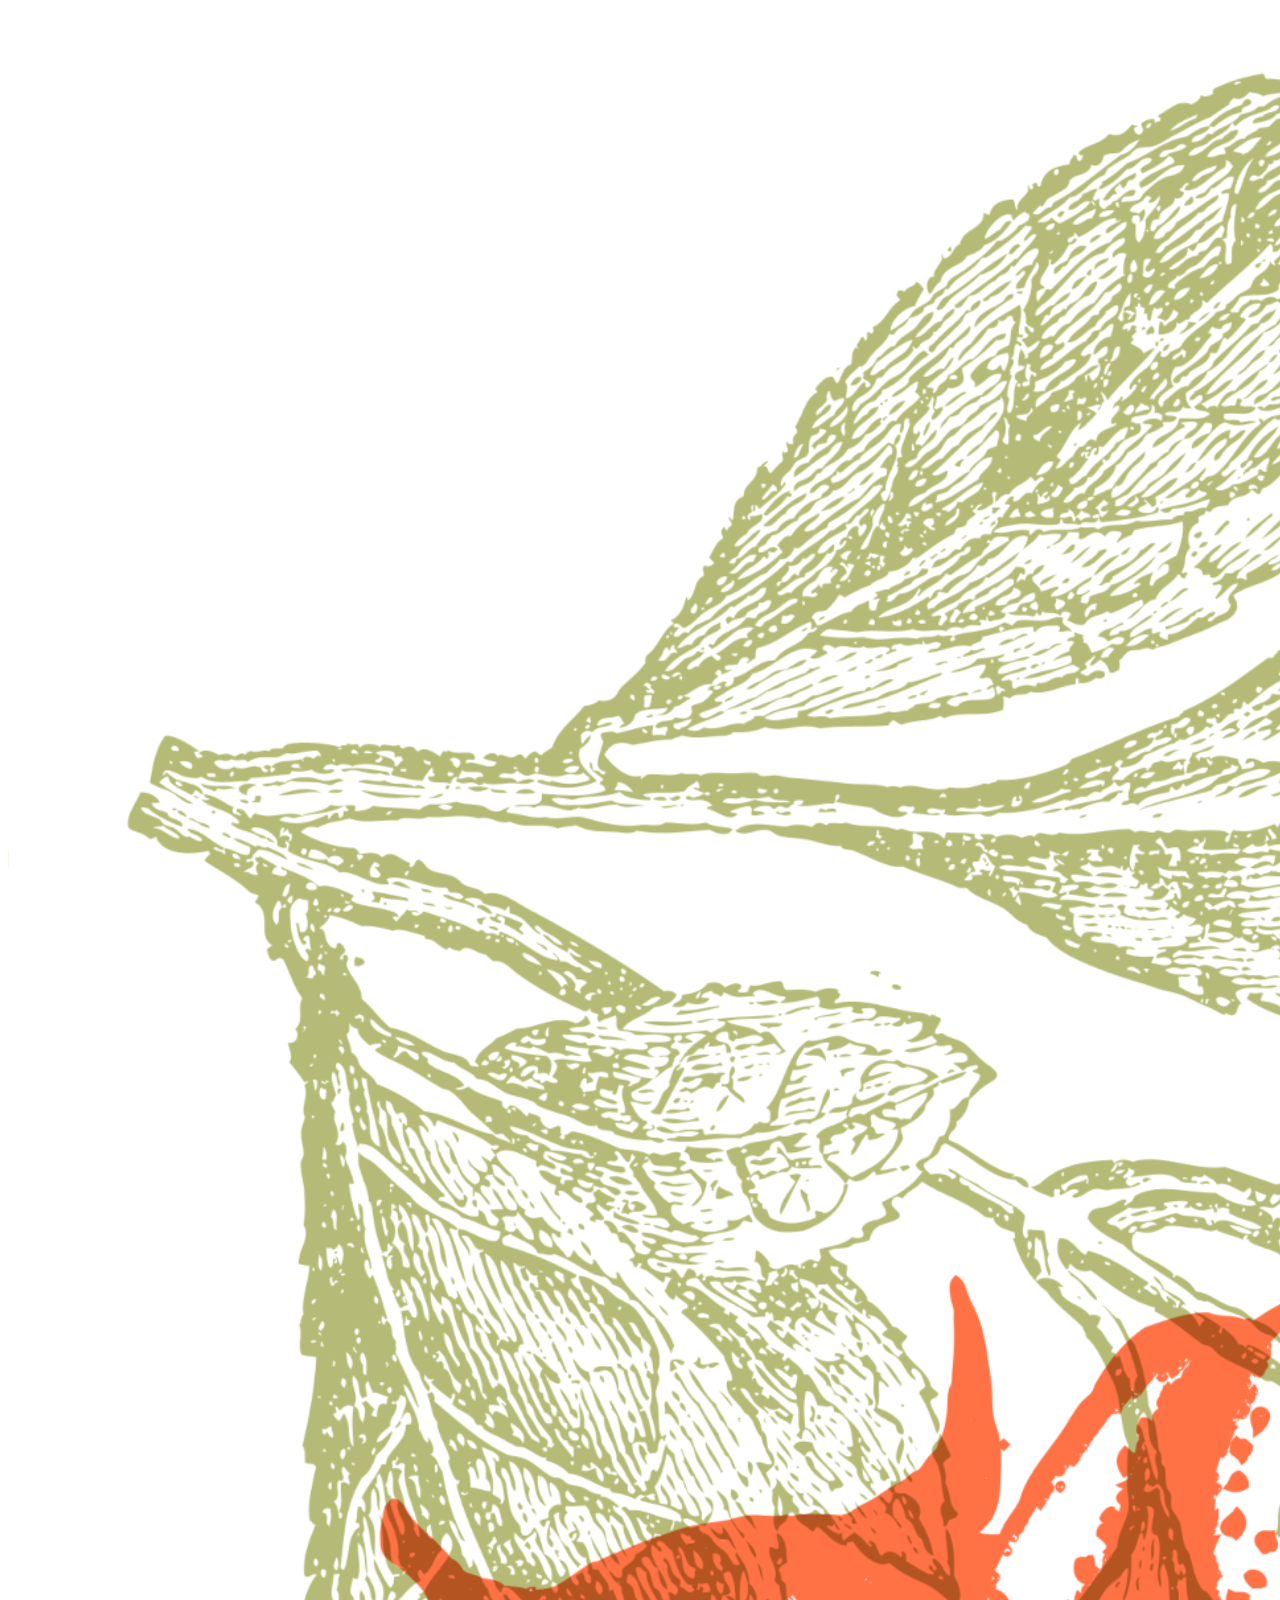
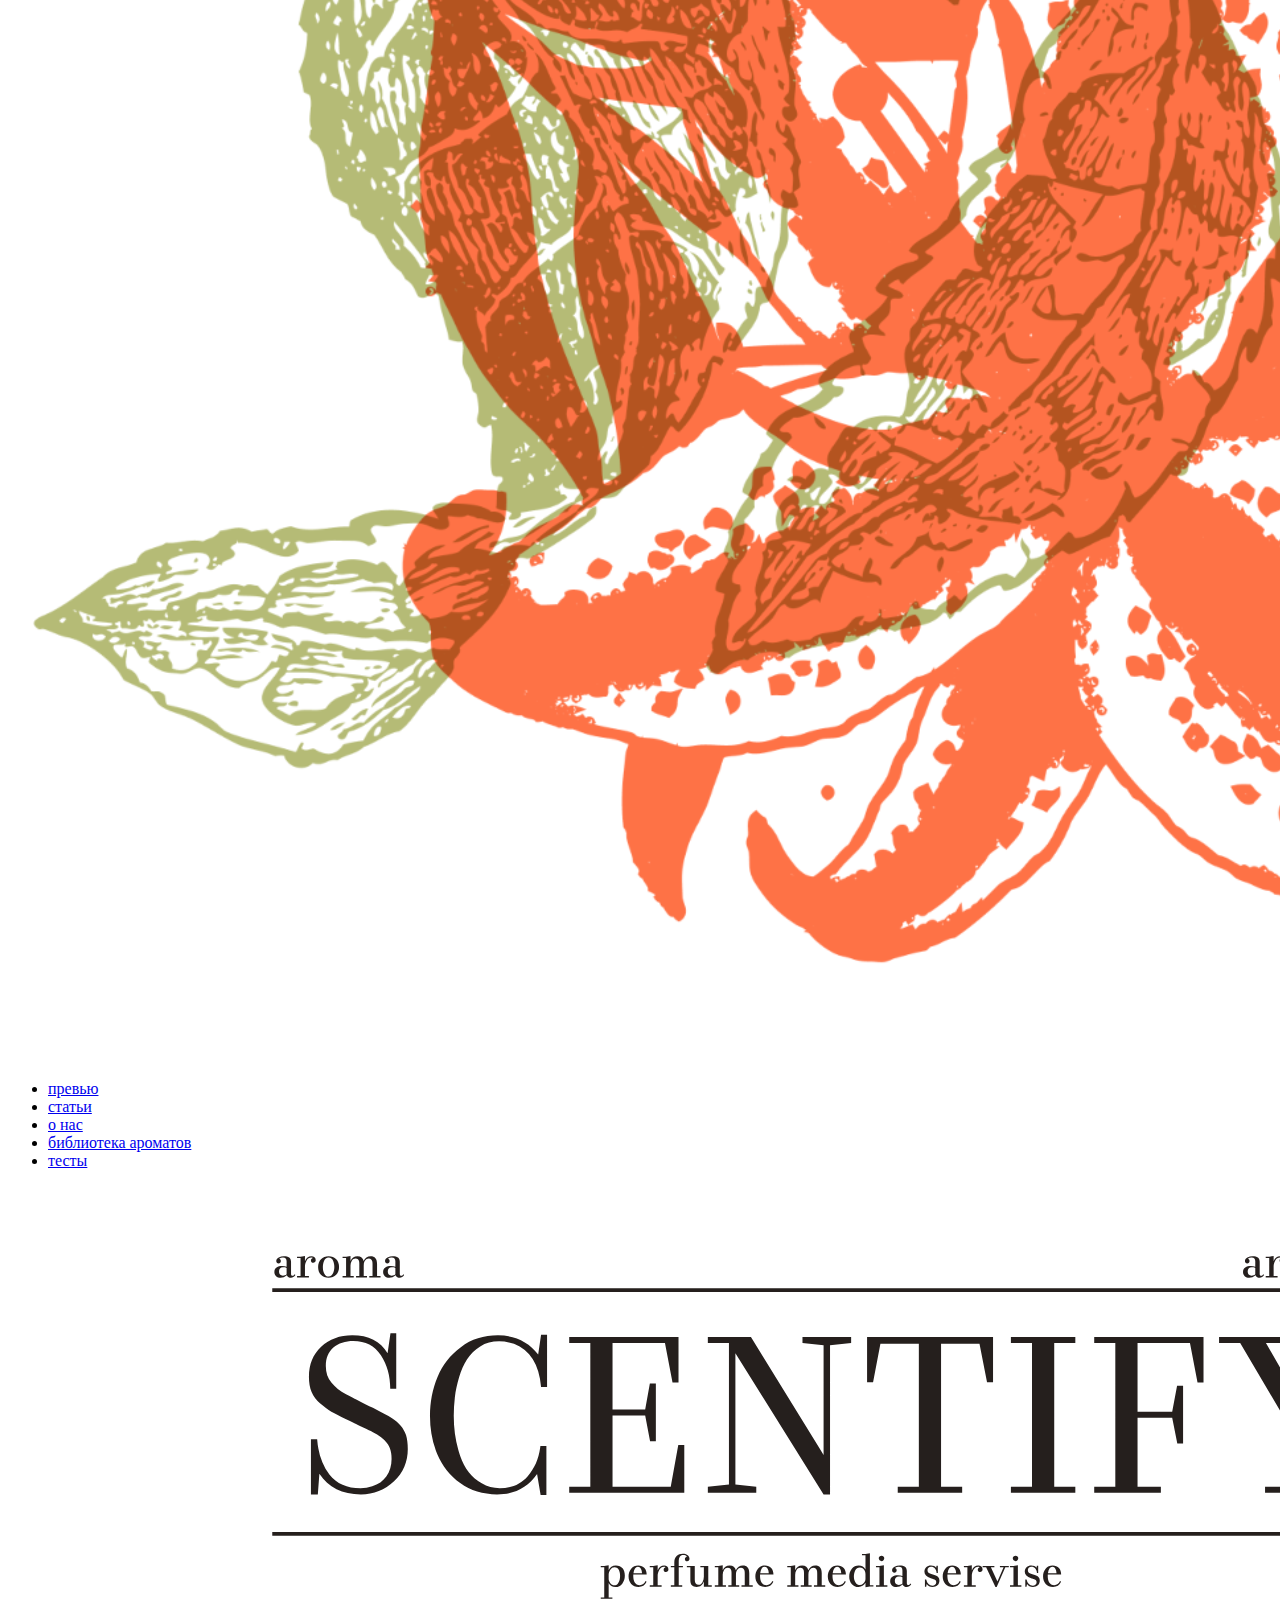
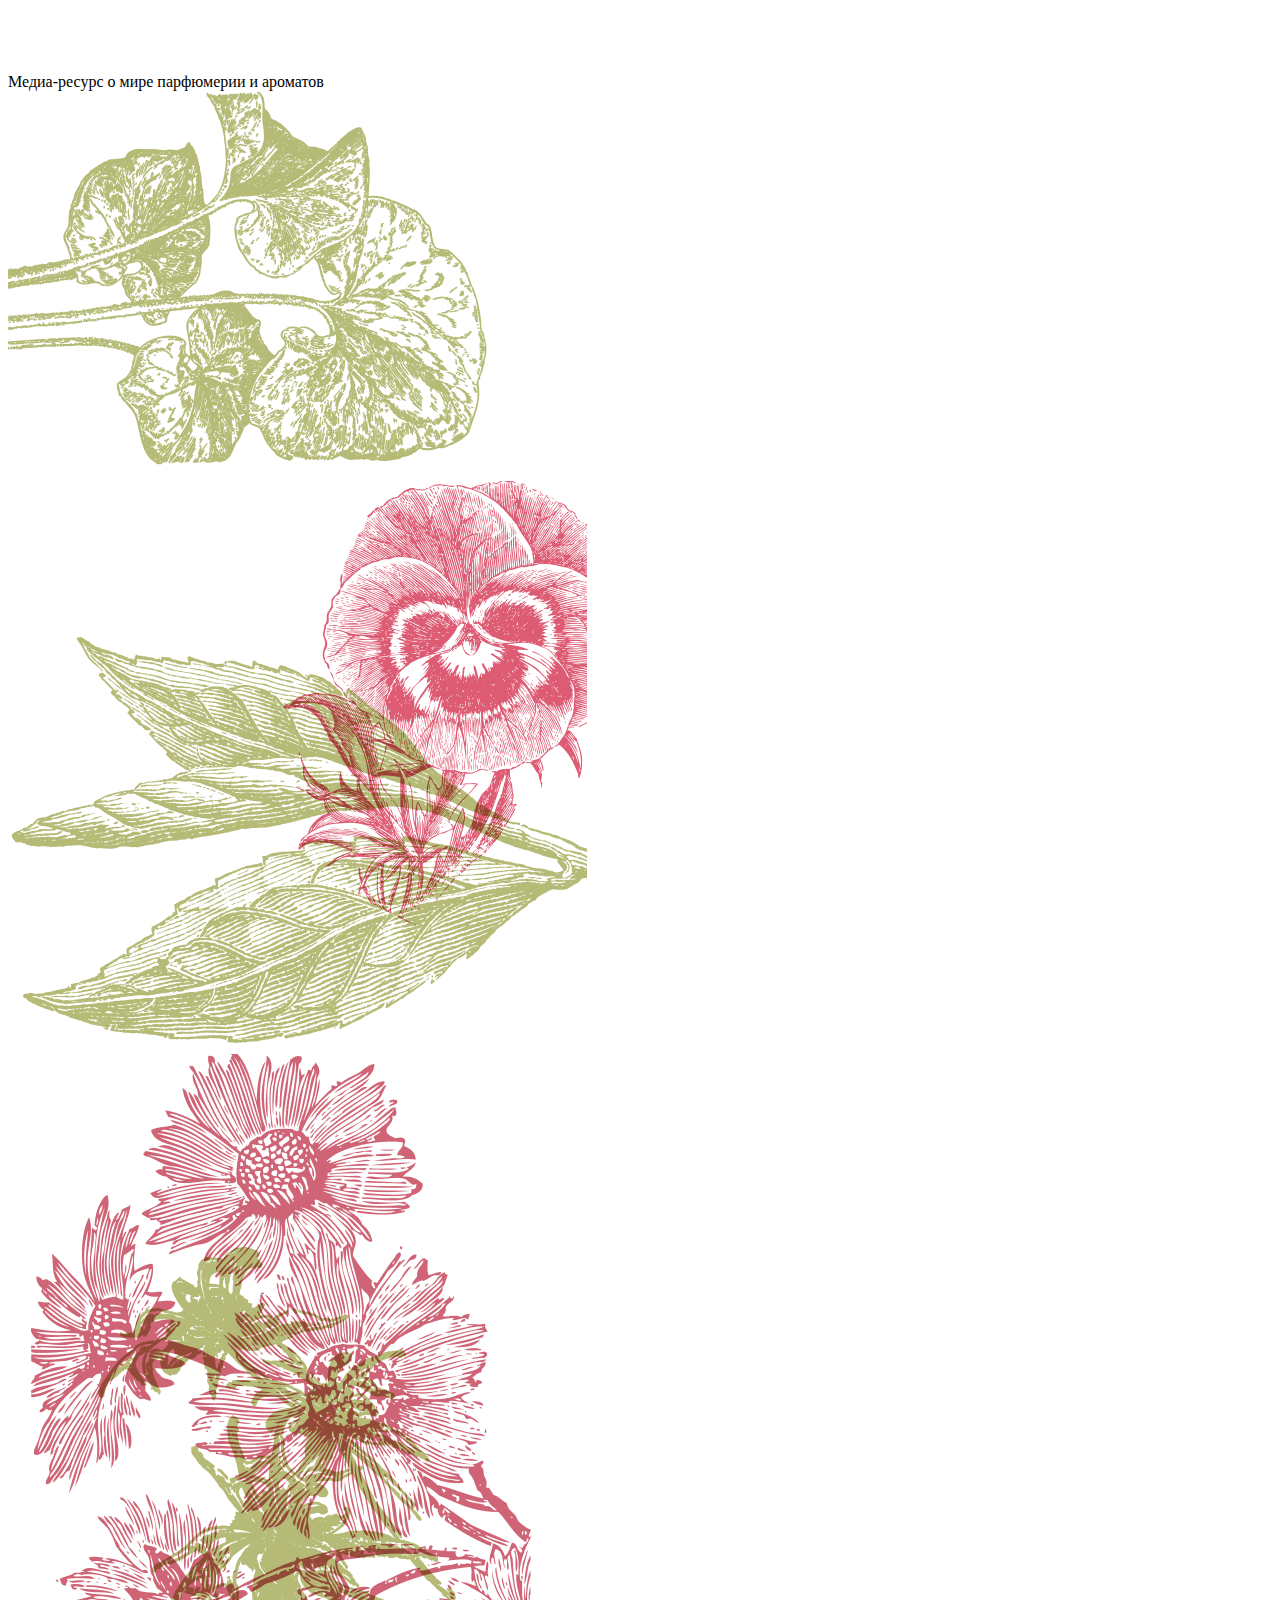
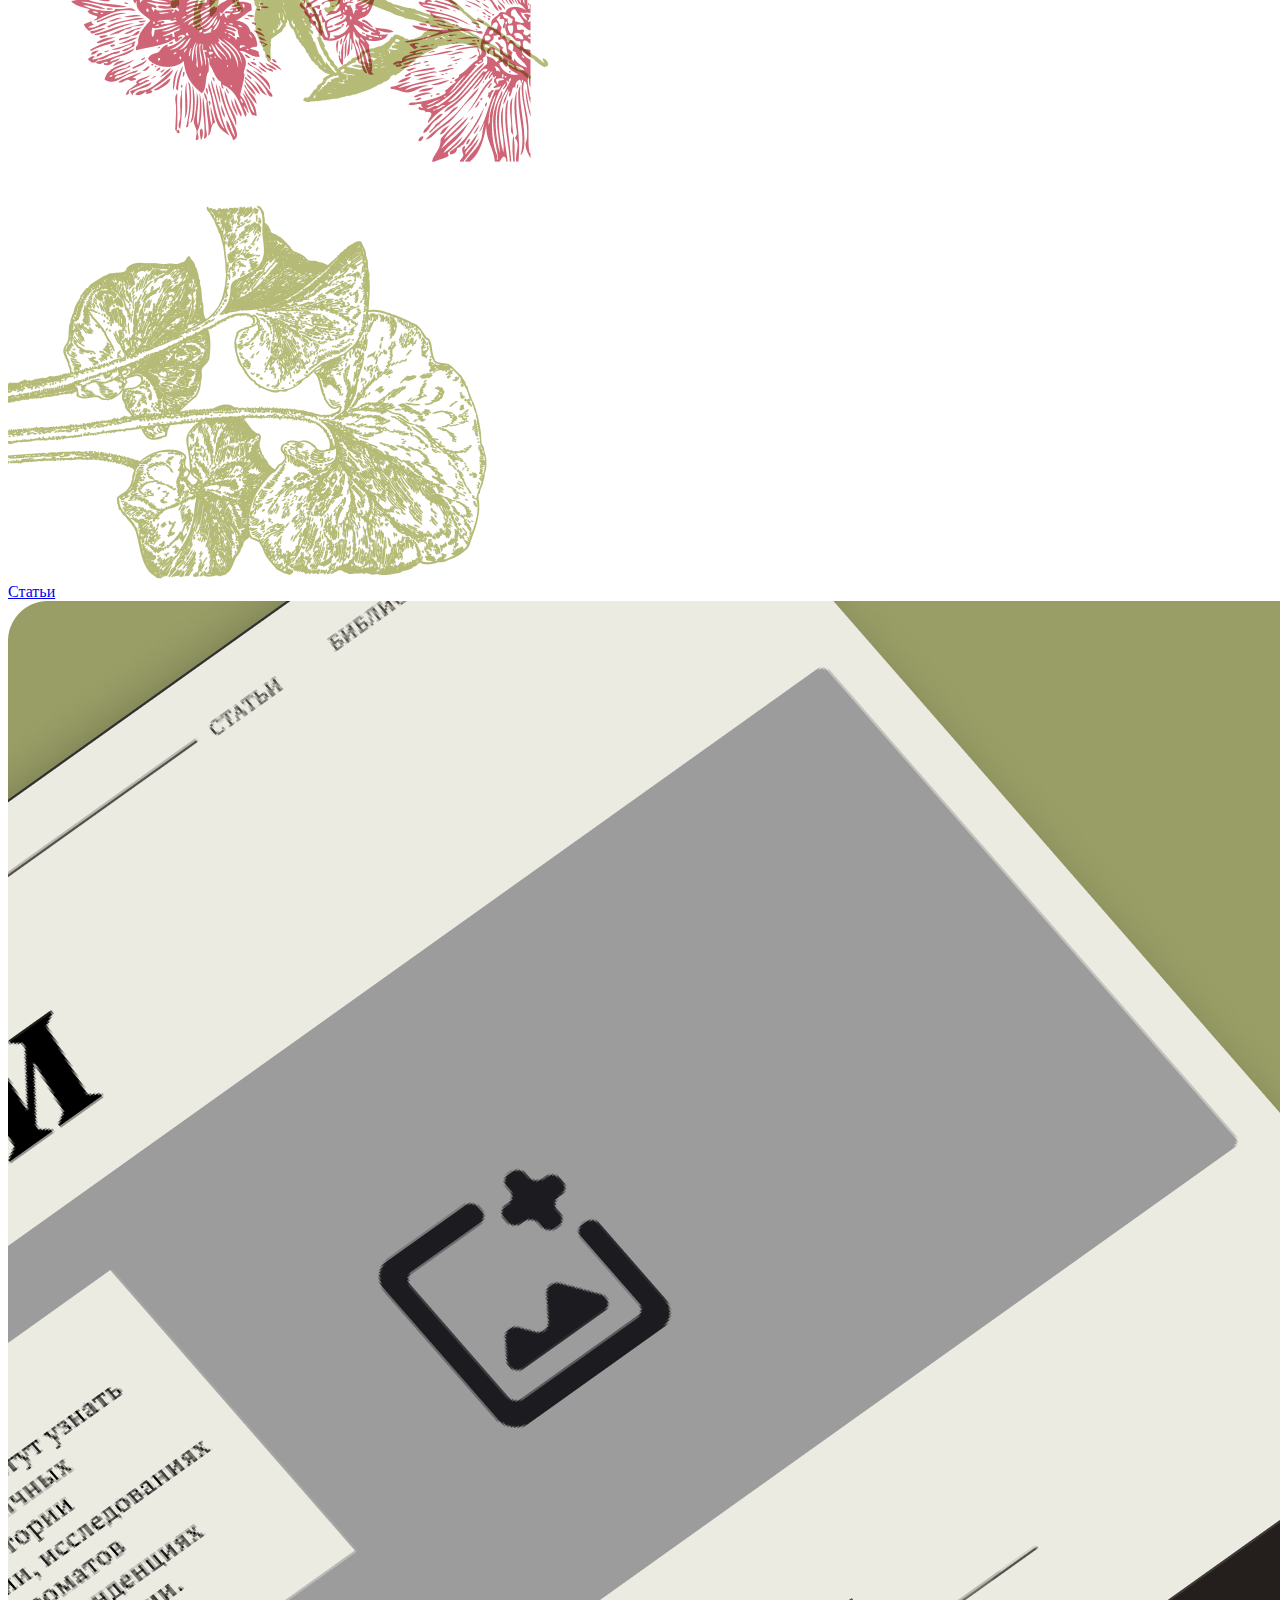
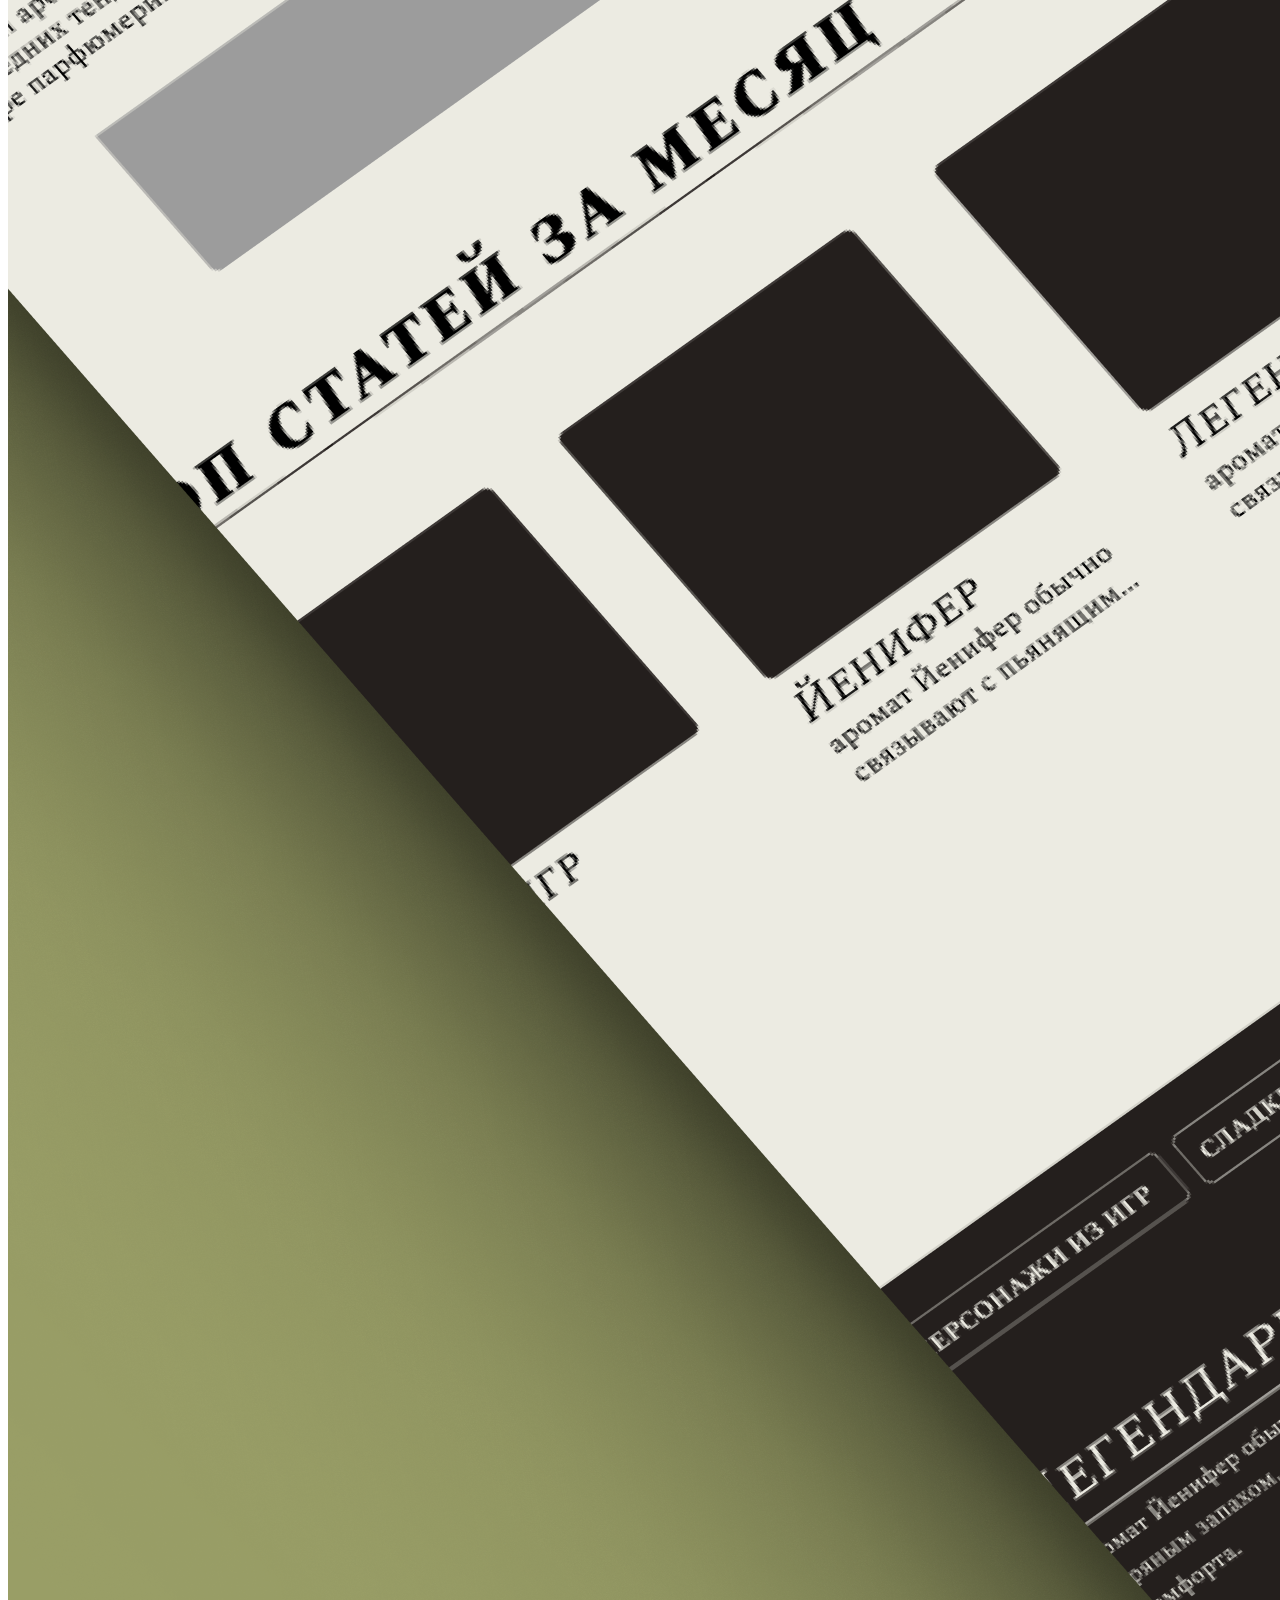
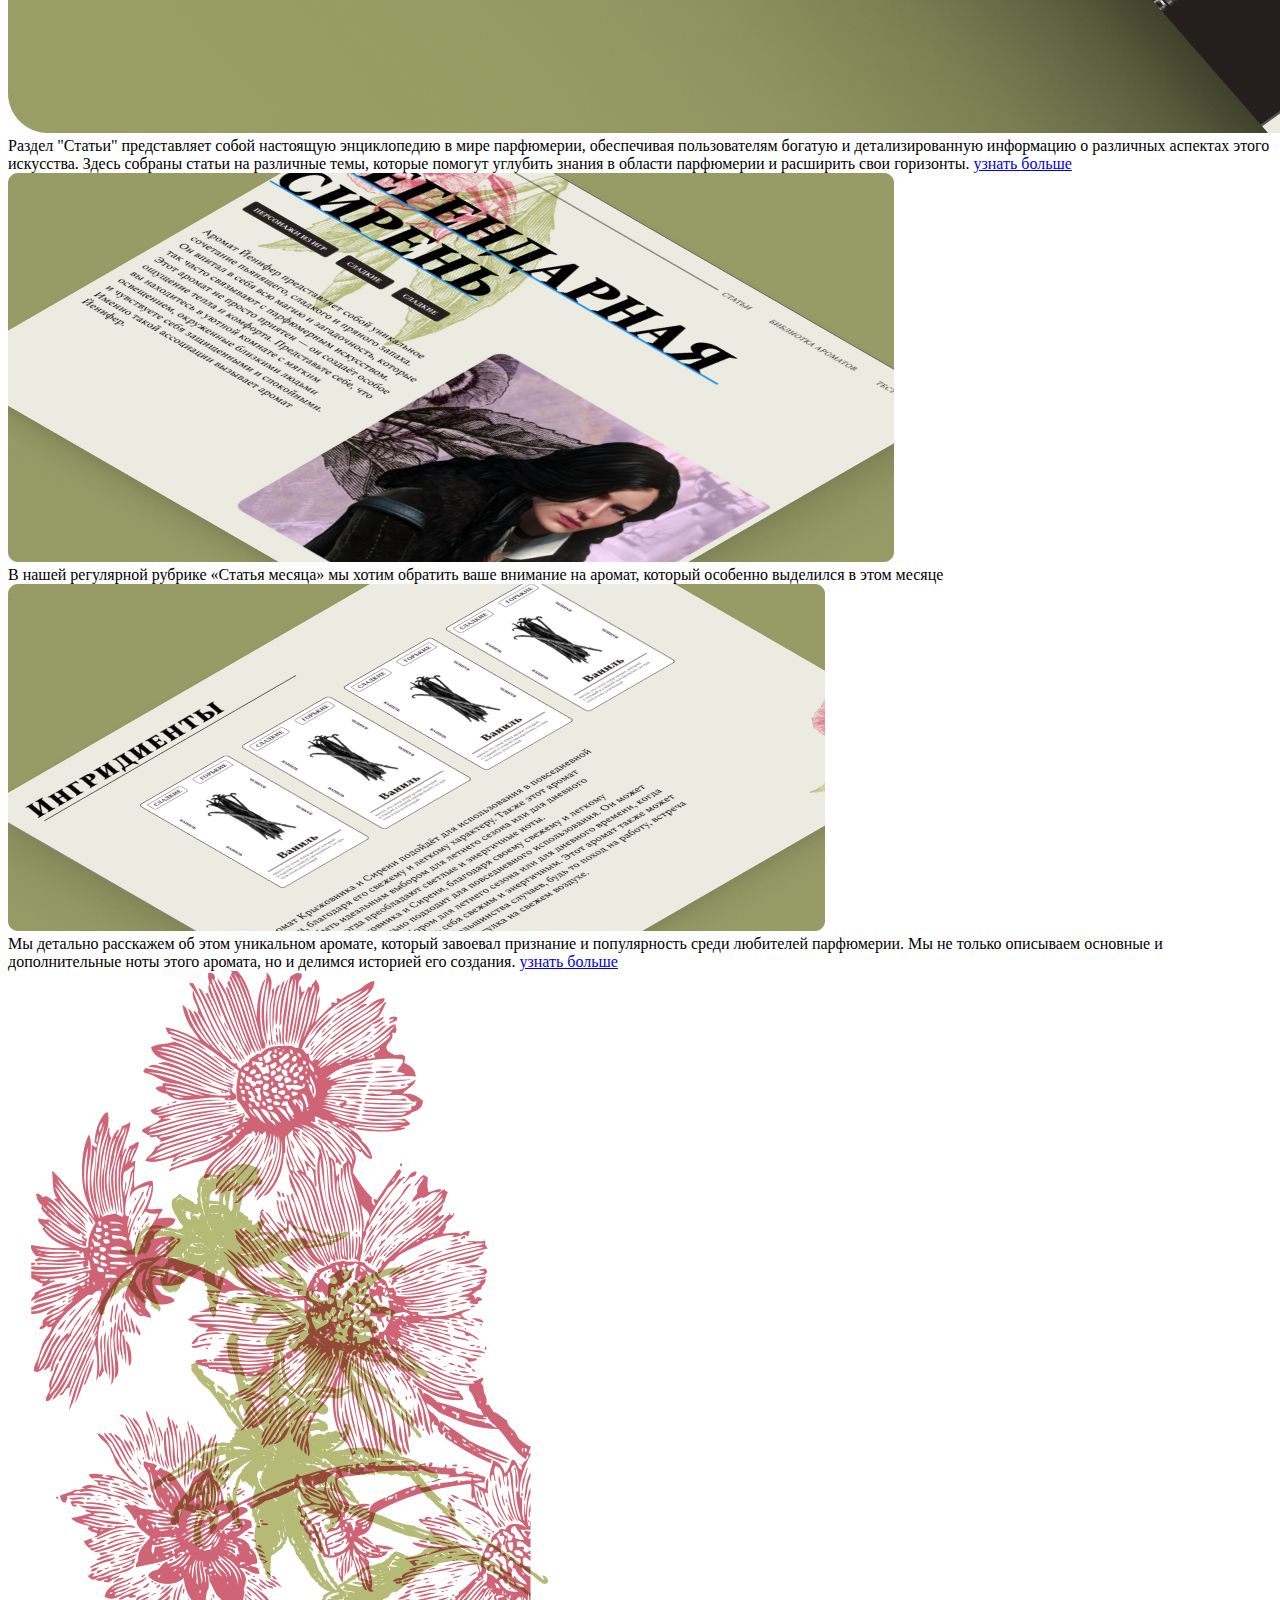
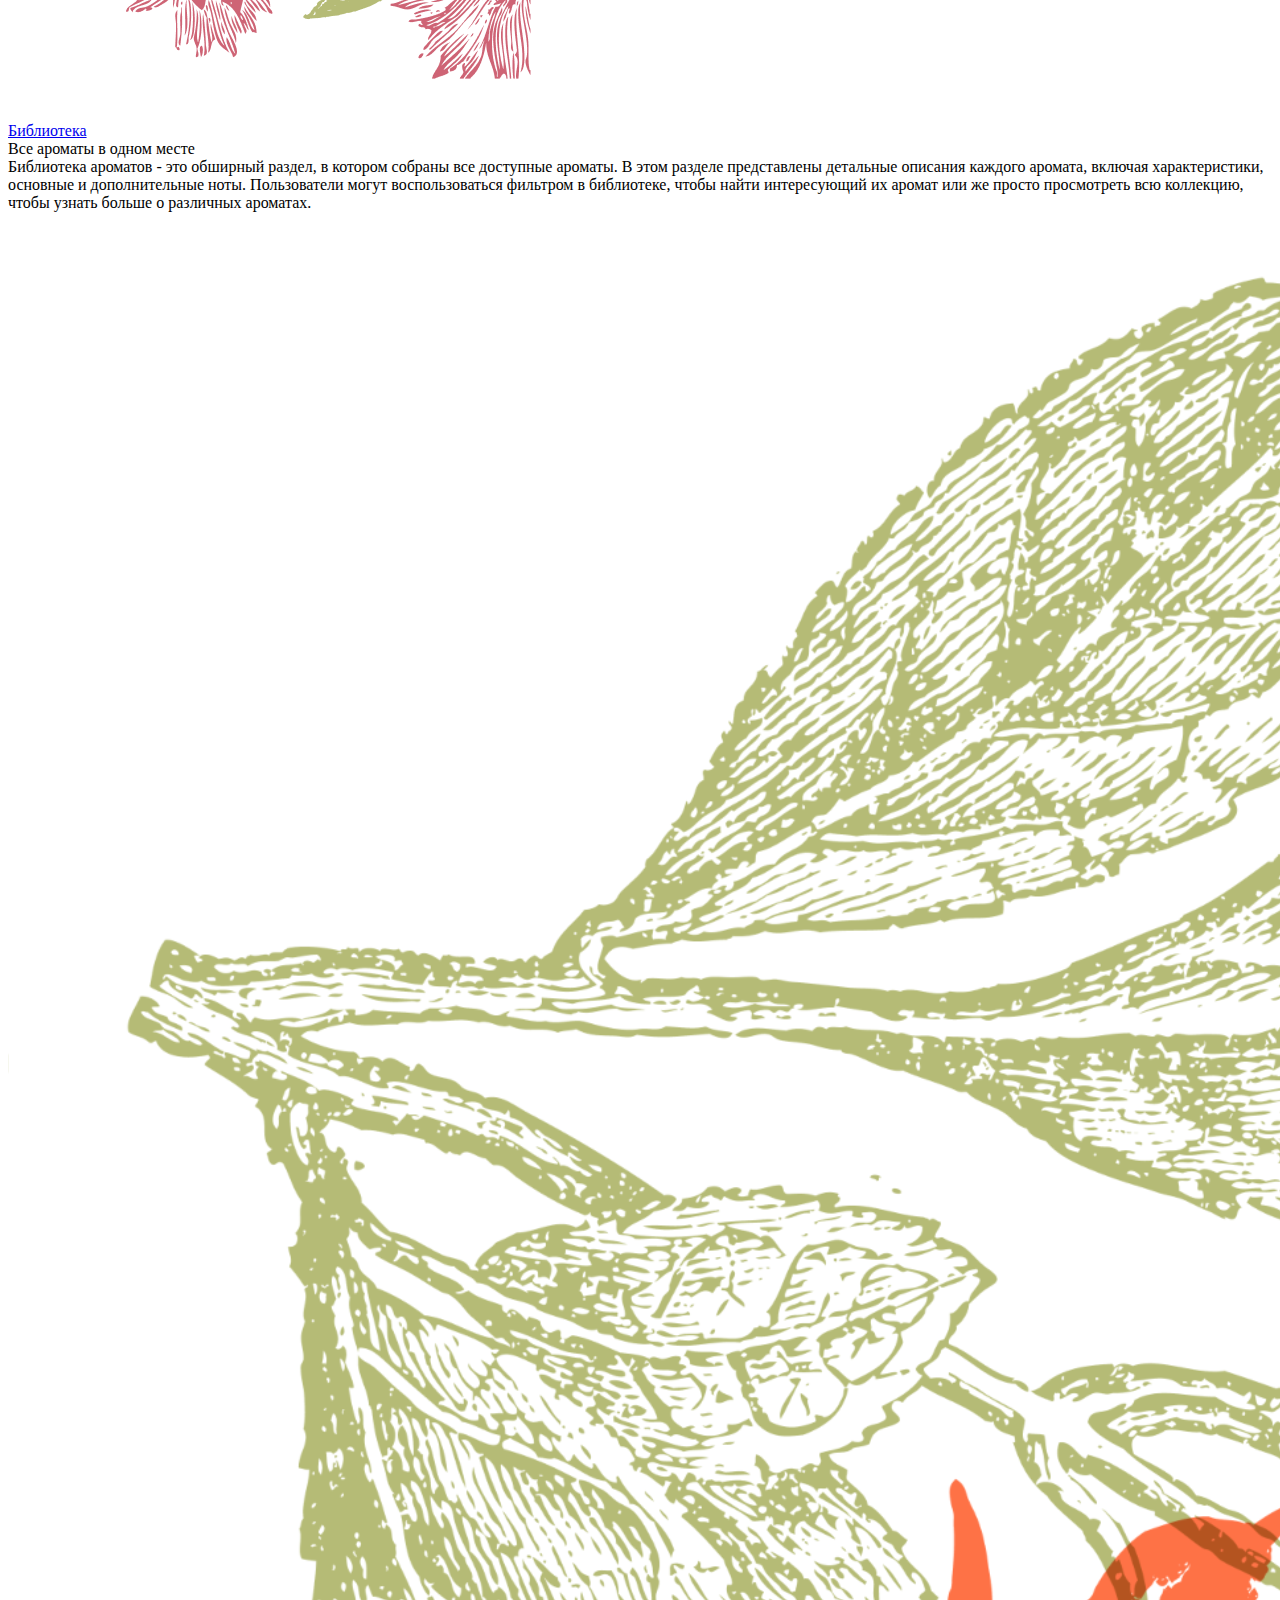
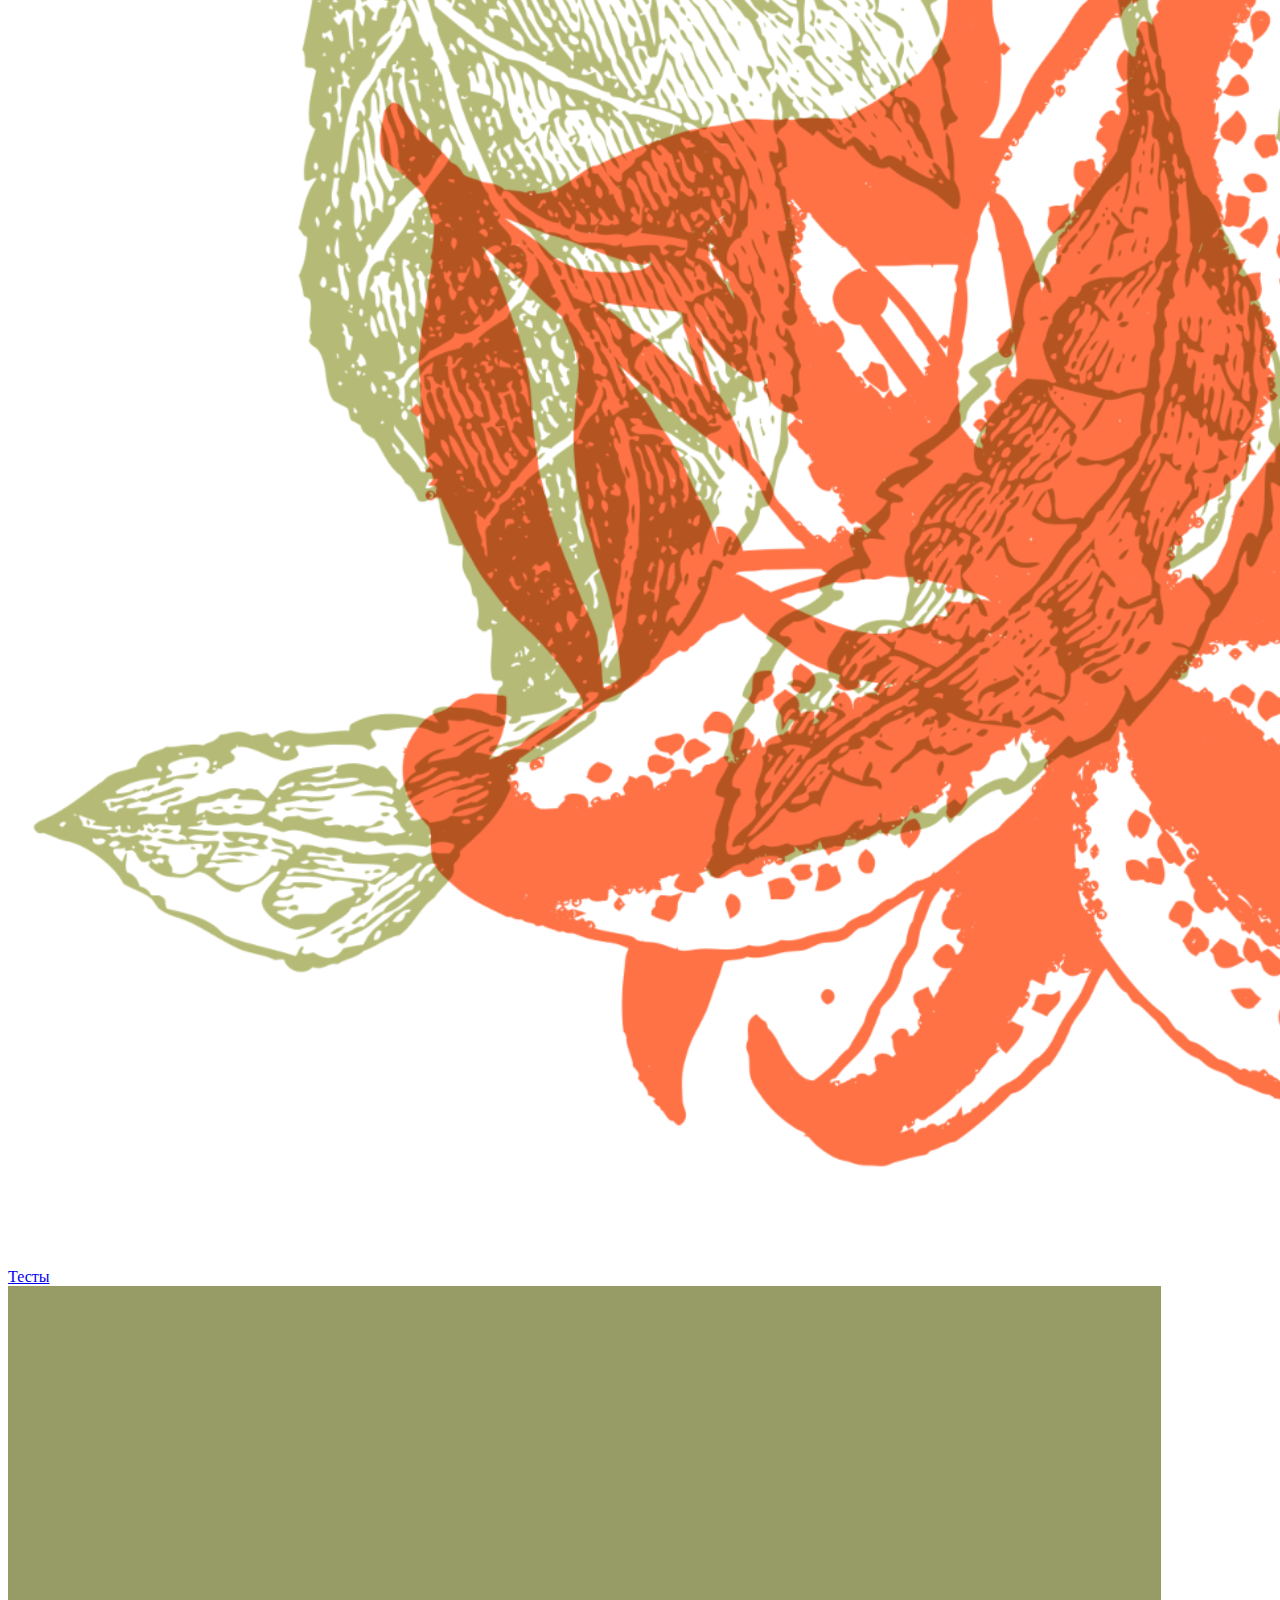
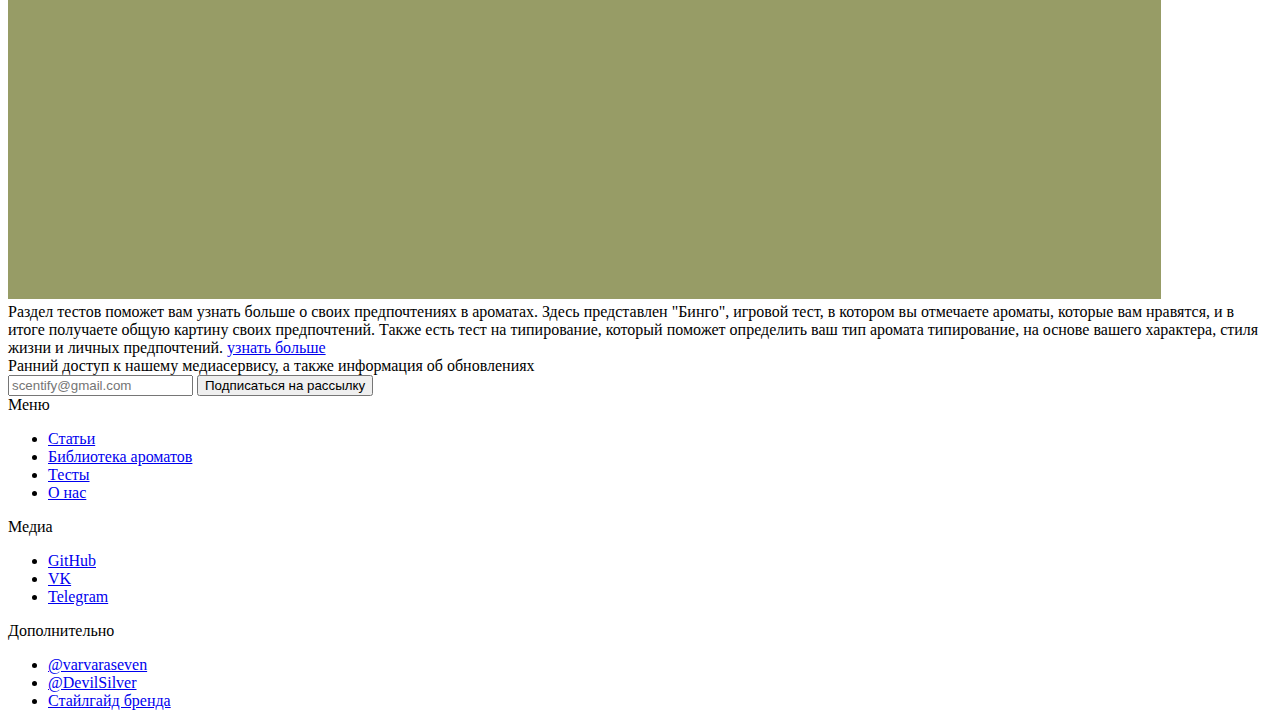
==== commit 64ee1126: "ч" ====
--- a/docs/index.html
+++ b/docs/index.html
@@ -1 +1,170 @@
-<!doctype html><html lang="en"><head><meta charset="UTF-8"><meta name="viewport" content="width=device-width,initial-scale=1,maximum-scale=1,user-scalable=0"/><link rel="preconnect" href="https://fonts.googleapis.com"><link rel="preconnect" href="https://fonts.gstatic.com" crossorigin><link href="https://fonts.googleapis.com/css2?family=Spectral+SC:ital,wght@0,200;0,300;0,400;0,500;0,600;0,700;0,800;1,200;1,300;1,400;1,500;1,600;1,700;1,800&display=swap" rel="stylesheet"><link rel="preconnect" href="https://fonts.googleapis.com"><link rel="preconnect" href="https://fonts.gstatic.com" crossorigin><link href="https://fonts.googleapis.com/css2?family=Spectral:ital,wght@0,200;0,300;0,400;0,500;0,600;0,700;0,800;1,200;1,300;1,400;1,500;1,600;1,700;1,800&display=swap" rel="stylesheet"><title>Scentify</title><script defer="defer" src="index.532decd448ec0a2565a7.js"></script><link href="index.36fd6728742093219350.css" rel="stylesheet"></head><body><div class="wrap-header"><div class="overprint1"><img src="images/87416d7d2b667e89bb7c.svg" alt="overprint1"></div><div class="container"><nav class="navigation"><ul class="navigation__menu"><li class="menu-item"><a href="/index.html">превью</a></li><li class="menu-item"><a href="/pages/longread/longread.html">статьи</a></li><li class="menu-item"><a href="/pages/about_us/about_us.html">о нас</a></li><li class="menu-item"><a href="/pages/library/aromalibrary.html">библиотека ароматов</a></li><li class="menu-item"><a href="/pages/entertainments/bingo.html">тесты</a></li></ul></nav></div><div class="logo"><img src="images/6982f5cdbf85cd1c198b.svg" alt="Scentify"></div><div class="scentify-introduction">Медиа-ресурс о<span class="no-wrap"> мире парфюмерии</span> и ароматов</div><div class="overprint2"><img src="images/ed54b3eee998d6dbde9a.png" alt="overprint1"></div><div class="overprint3"><img src="images/edd935296d94b235230e.svg" alt="overprint3"></div></div><div class="wrap-main"><div class="overprint4"><img src="images/830ae92e0bddaf1b48a1.svg" alt="overprint4"></div><div class="overprint6"><img src="images/ed54b3eee998d6dbde9a.png" alt="overprint1"></div><div class="articles-section"><div class="container"><div class="title"><a href="./pages/longread/longread.html">Статьи</a></div><div class="cards"><div class="card-wrapper"><div class="card-img"><img src="images/b5c8a1e6dc36ec18565a.png" alt="photo1"></div><div class="card-description">Раздел "Статьи" представляет собой настоящую энциклопедию в<span class="no-wrap"> мире</span> парфюмерии, обеспечивая пользователям богатую и<span class="no-wrap"> детализированную</span> информацию о различных аспектах этого искусства. Здесь собраны статьи на различные темы, которые помогут углубить знания в области парфюмерии и расширить свои<span class="no-wrap"> горизонты</span>. <a href="#" class="articles__btn is-visible mr-2">узнать больше</a></div></div><div class="card-wrapper2"><div class="card-img2"><img src="images/4fbb4f009b9dea855ec4.png" alt="просто"></div><div class="card-description2">В нашей регулярной рубрике «Статья месяца» мы хотим обратить ваше внимание на<span class="no-wrap"> аромат</span>, который особенно выделился в этом месяце</div></div></div><div class="card-wrapper3"><div class="card-img3"><img src="images/dfdde149776532decb74.png" alt="просто"></div><div class="card-description3">Мы детально расскажем об этом уникальном аромате, который завоевал признание и<span class="no-wrap"> популярность</span> среди любителей парфюмерии. Мы не только описываем основные и<span class="no-wrap"> дополнительные</span> ноты этого аромата, но и делимся историей его<span class="no-wrap"> создания</span>. <a href="#" class="articles__btn">узнать больше</a></div></div></div></div><div class="library-section-wrapper"><div class="overprint5"><img src="images/830ae92e0bddaf1b48a1.svg" alt="overprint4"></div><div class="container"><div class="library-section"><div class="title title-white"><a href="#">Библиотека</a></div><div class="card"><div class="card__title">Все ароматы в одном месте</div><div class="card__text">Библиотека ароматов - это обширный раздел, в котором собраны все доступные ароматы. В этом разделе представлены детальные описания каждого аромата, включая характеристики, основные и дополнительные ноты. Пользователи могут воспользоваться фильтром в библиотеке, чтобы найти интересующий их аромат или же просто просмотреть всю коллекцию, чтобы узнать больше о различных ароматах.</div></div></div></div></div><div class="overprint7"><img src="images/87416d7d2b667e89bb7c.svg" alt="overprint1"></div><div class="test-sections"><div class="container"><div class="title"><a href="#">Тесты</a></div><div class="card-wrapper"><div class="test-img"><img src="images/5ada8479113cd0ba410a.png" alt="kwa2"></div><div class="card-description4">Раздел тестов поможет вам узнать больше о своих предпочтениях в ароматах. Здесь представлен "Бинго", игровой тест, в котором вы отмечаете ароматы, которые вам нравятся, и в итоге получаете общую картину своих предпочтений. Также есть тест на<span class="no-wrap"> типирование,</span> который поможет определить ваш тип аромата<span class="no-wrap"> типирование,</span> нa основе вашего характера, стиля жизни и личных предпочтений. <a href="#" class="button">узнать больше</a></div></div></div></div><div class="subscription-section"><div class="container"><div class="subscription-info">Ранний доступ к нашему медиасервису, а также информация об обновлениях</div><form action="https://formspree.io/f/xaygvzrv" method="POST"><label><input type="email" name="email" placeholder="scentify@gmail.com"></label> <button type="submit" class="release">Подписаться на рассылку</button></form></div></div></div><div class="wrap-footer"><div class="container"><div class="footer"><div class="footer__list"><div class="footer__column"><div class="footer-title">Меню</div><ul class="footer-menu footer-menu-list"><li><a href="/pages/longread/longread.html">Статьи</a></li><li><a href="/pages/library/aromalibrary.html">Библиотека ароматов</a></li><li><a href="/pages/entertainments/bingo.html">Тесты</a></li><li><a href="/pages/about_us/about_us.html">О нас</a></li></ul></div><div class="footer__column"><div class="footer-title">Медиа</div><ul class="footer-menu footer-menu-media"><li><a href="#">GitHub</a></li><li><a href="#">VK</a></li><li><a href="#">Telegram</a></li></ul></div><div class="footer__column"><div class="footer-title">Дополнительно</div><ul class="footer-menu footer-extras-menu"><li><a href="#">@varvaraseven</a></li><li><a href="#">@DevilSilver</a></li><li><a href="#">Стайлгайд бренда</a></li></ul></div></div></div></div></div></body></html>+<!DOCTYPE html>
+<html lang="en">
+<head>
+    <meta charset="UTF-8">
+    <meta name="viewport" content="width=device-width, initial-scale=1, maximum-scale=1.0, user-scalable=0" />
+    <link rel="preconnect" href="https://fonts.googleapis.com">
+    <link rel="preconnect" href="https://fonts.gstatic.com" crossorigin>
+    <link href="https://fonts.googleapis.com/css2?family=Spectral+SC:ital,wght@0,200;0,300;0,400;0,500;0,600;0,700;0,800;1,200;1,300;1,400;1,500;1,600;1,700;1,800&display=swap" rel="stylesheet">
+    <link rel="preconnect" href="https://fonts.googleapis.com">
+    <link rel="preconnect" href="https://fonts.gstatic.com" crossorigin>
+    <link href="https://fonts.googleapis.com/css2?family=Spectral:ital,wght@0,200;0,300;0,400;0,500;0,600;0,700;0,800;1,200;1,300;1,400;1,500;1,600;1,700;1,800&display=swap" rel="stylesheet">
+    <title>Scentify</title>
+<script defer src="index.a4c3b78a7482cba0440a.js"></script><link href="index.59937c67ae8fc99a4810.css" rel="stylesheet"></head>
+<body>
+<div class="wrap-header">
+    <div class="overprint1">
+        <img src="images/87416d7d2b667e89bb7c.svg" alt="overprint1">
+    </div>
+    <div class="container">
+    <nav class="navigation">
+        <ul class="navigation__menu">
+            <li class="menu-item"><a href="/index.html">превью</a></li>
+            <li class="menu-item"><a href="./pages/longread/longread.html">статьи</a></li>
+            <li class="menu-item"><a href="./pages/about_us/about_us.html">о нас</a></li>
+            <li class="menu-item"><a href="./pages/library/aromalibrary.html">библиотека ароматов</a></li>
+            <li class="menu-item"><a href="./pages/entertainments/bingo.html">тесты</a></li>
+        </ul>
+    </nav>
+</div>
+
+    <div class="logo">
+        <img src="images/6982f5cdbf85cd1c198b.svg" alt="Scentify">
+    </div>
+    <div class="scentify-introduction">
+        Медиа-ресурс о<span class="no-wrap"> мире парфюмерии</span> и ароматов
+    </div>
+    <div class="overprint2">
+        <img src="images/ed54b3eee998d6dbde9a.png" alt="overprint1">
+    </div>
+    <div class="overprint3">
+        <img src="images/edd935296d94b235230e.svg" alt="overprint3">
+    </div>
+</div>
+<div class="wrap-main">
+    <div class="overprint4">
+        <img src="images/830ae92e0bddaf1b48a1.svg" alt="overprint4">
+    </div>
+    <div class="overprint6">
+        <img src="images/ed54b3eee998d6dbde9a.png" alt="overprint1">
+    </div>
+    <div class="articles-section">
+        <div class="container">
+            <div class="title"><a href="./pages/longread/longread.html">Статьи</a></div>
+            <div class="cards">
+                <div class="card-wrapper">
+                    <div class="card-img">
+                        <img src="images/b5c8a1e6dc36ec18565a.png" alt="photo1">
+                    </div>
+                    <div class="card-description">Раздел "Статьи" представляет собой настоящую энциклопедию в<span class="no-wrap"> мире</span> парфюмерии,
+                        обеспечивая пользователям богатую и<span class="no-wrap"> детализированную</span> информацию о различных аспектах этого искусства.
+                        Здесь собраны статьи на различные темы, которые помогут углубить знания в области парфюмерии и расширить
+                        свои<span class="no-wrap"> горизонты</span>.
+                        <a href="./pages/longread/longread.html" class="articles__btn is-visible mr-2">узнать больше</a>
+                    </div>
+                </div>
+                <div class="card-wrapper2">
+                    <div class="card-img2">
+                        <img src="images/4fbb4f009b9dea855ec4.png" alt="просто">
+                    </div>
+                    <div class="card-description2">В нашей регулярной рубрике «Статья месяца» мы хотим обратить ваше внимание на<span class="no-wrap"> аромат</span>, который особенно выделился в этом месяце
+                    </div>
+                </div>
+            </div>
+            <div class="card-wrapper3">
+                <div class="card-img3">
+                    <img src="images/dfdde149776532decb74.png" alt="просто">
+                </div>
+                <div class="card-description3">
+                    Мы детально расскажем об этом уникальном аромате,
+                    который завоевал признание и<span class="no-wrap"> популярность</span> среди любителей парфюмерии. Мы не только описываем основные
+                    и<span class="no-wrap"> дополнительные</span> ноты этого аромата, но и делимся историей его<span class="no-wrap"> создания</span>.
+                    <a href="./pages/library/aromalibrary.html" class="articles__btn">узнать больше</a>
+                </div>
+            </div>
+        </div>
+        </div>
+    <div class="library-section-wrapper">
+        <div class="overprint5">
+            <img src="images/830ae92e0bddaf1b48a1.svg" alt="overprint4">
+        </div>
+        <div class="container">
+            <div class="library-section">
+                <div class="title title-white"><a href="#">Библиотека</a></div>
+                <div class="card">
+                    <div class="card__title">Все ароматы в одном месте</div>
+                    <div class="card__text">Библиотека ароматов - это обширный раздел, в котором собраны все доступные ароматы.
+                        В этом разделе представлены детальные описания каждого аромата, включая характеристики, основные и
+                        дополнительные ноты. Пользователи могут воспользоваться фильтром в библиотеке, чтобы найти интересующий
+                        их аромат или же просто просмотреть всю коллекцию, чтобы узнать больше о различных ароматах.
+                    </div>
+                </div>
+        </div>
+        </div>
+    </div>
+    <div class="overprint7">
+        <img src="images/87416d7d2b667e89bb7c.svg" alt="overprint1">
+    </div>
+    <div class="test-sections">
+        <div class="container">
+            <div class="title"><a href="#">Тесты</a></div>
+            <div class="card-wrapper">
+                <div class="test-img">
+                    <img src="images/5ada8479113cd0ba410a.png" alt="kwa2">
+                </div>
+                <div class="card-description4">Раздел тестов поможет вам узнать больше о своих предпочтениях в ароматах.
+                    Здесь представлен "Бинго", игровой тест, в котором вы отмечаете ароматы, которые вам нравятся, и в итоге получаете
+                    общую картину своих предпочтений. Также есть тест на<span class="no-wrap"> типирование,</span> который поможет определить ваш тип аромата<span class="no-wrap"> типирование,</span>
+                    нa основе вашего характера, стиля жизни и личных предпочтений.
+                    <a href="./pages/entertainments/bingo.html" class="button">узнать больше</a>
+                </div>
+            </div>
+        </div>
+    </div>
+    <div class="subscription-section">
+        <div class="container">
+            <div class="subscription-info">Ранний доступ к нашему медиасервису, а также информация об обновлениях</div>
+            <form action="https://formspree.io/f/xaygvzrv" method="POST">
+                <label>
+                    <input type="email" name="email" placeholder="scentify@gmail.com">
+                </label>
+                <button type="submit" class="release">Подписаться на рассылку</button>
+            </form>
+        </div>
+    </div>
+</div>
+<div class="wrap-footer">
+    <div class="container">
+        <div class="footer">
+            <div class="footer__list">
+                <div class="footer__column">
+                    <div class="footer-title">Меню</div>
+                    <ul class="footer-menu footer-menu-list">
+                        <li><a href="/pages/longread/longread.html">Статьи</a></li>
+                        <li><a href="/pages/library/aromalibrary.html">Библиотека ароматов</a></li>
+                        <li><a href="/pages/entertainments/bingo.html">Тесты</a></li>
+                        <li><a href="/pages/about_us/about_us.html">О нас</a></li>
+                    </ul>
+                </div>
+                <div class="footer__column">
+                    <div class="footer-title">Медиа</div>
+                    <ul class="footer-menu footer-menu-media">
+                        <li><a href="#">GitHub</a></li>
+                        <li><a href="#">VK</a></li>
+                        <li><a href="#">Telegram</a></li>
+                    </ul>
+                </div>
+                <div class="footer__column">
+                    <div class="footer-title">Дополнительно</div>
+                    <ul class="footer-menu footer-extras-menu">
+                        <li><a href="#">@varvaraseven</a></li>
+                        <li><a href="#">@DevilSilver</a></li>
+                        <li><a href="#">Стайлгайд бренда</a></li>
+                    </ul>
+                </div>
+            </div>
+        </div>
+    </div>
+</div>
+</body>
+</html>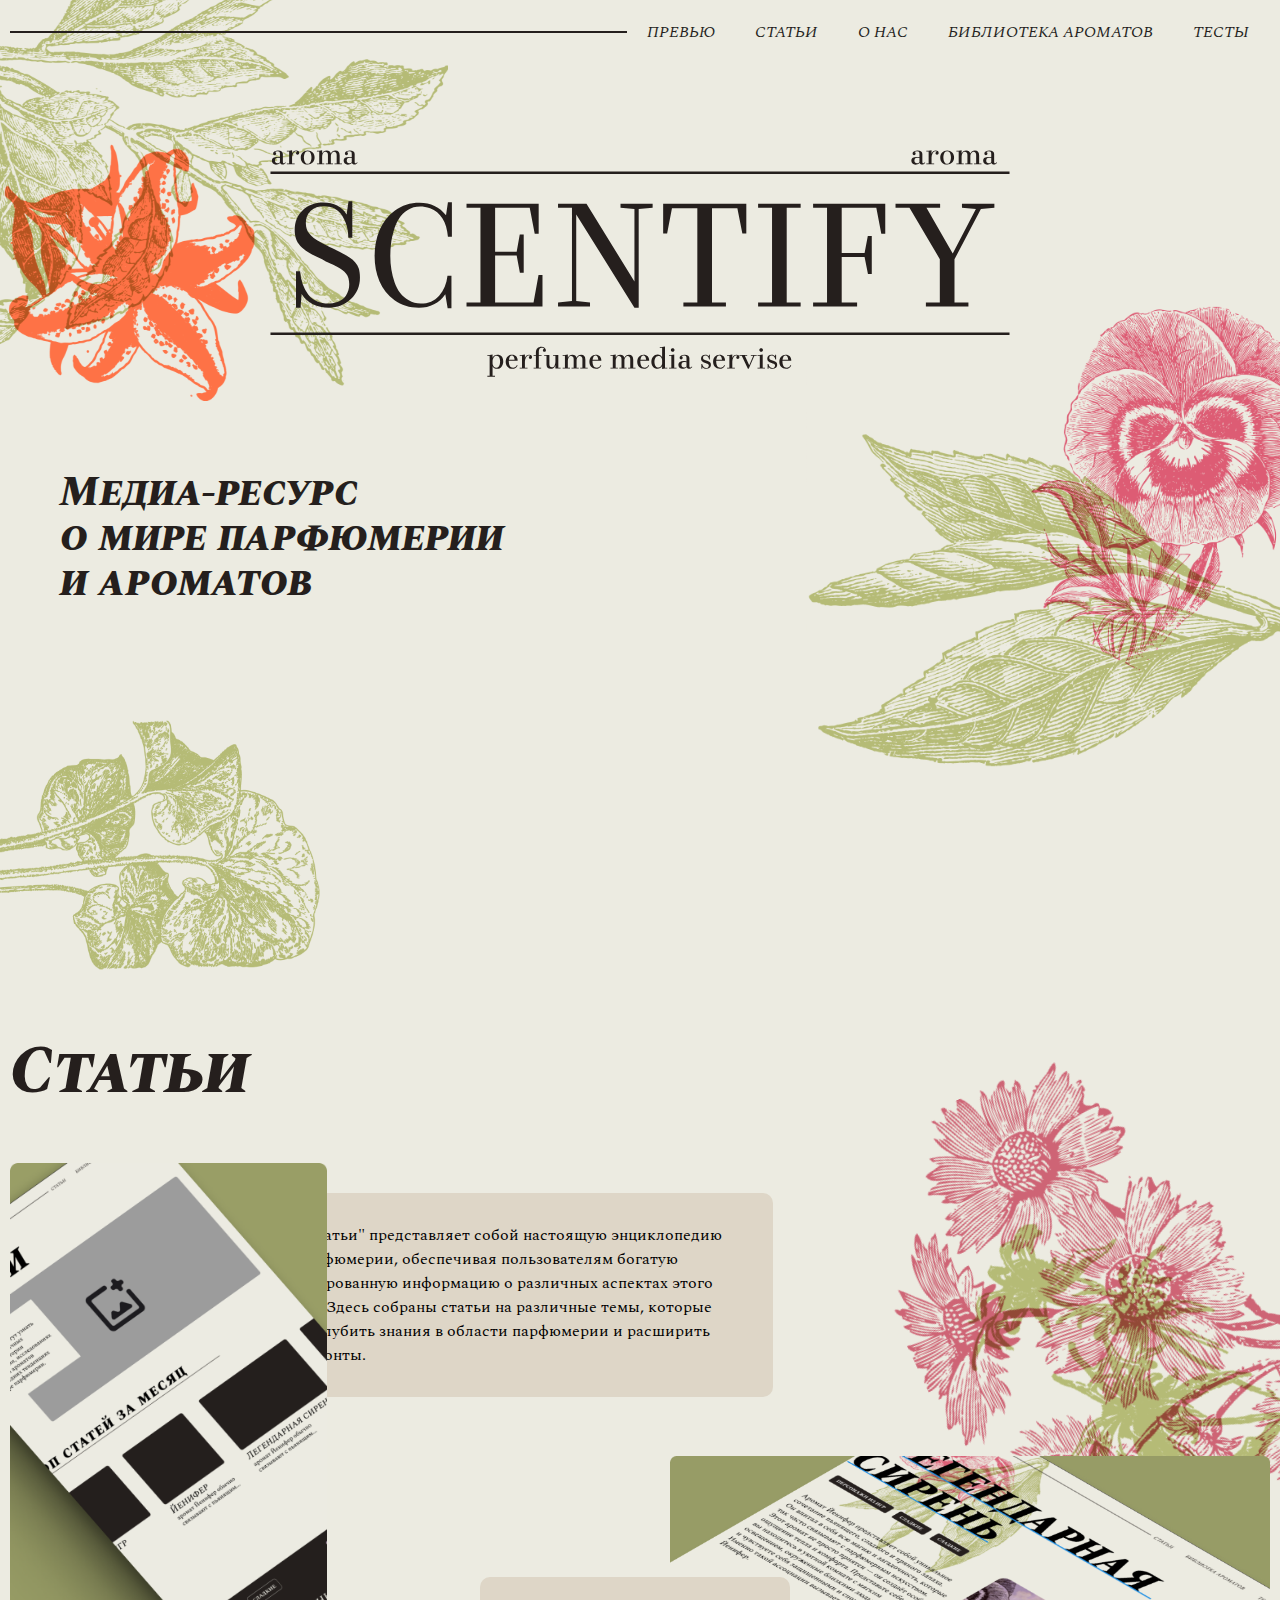
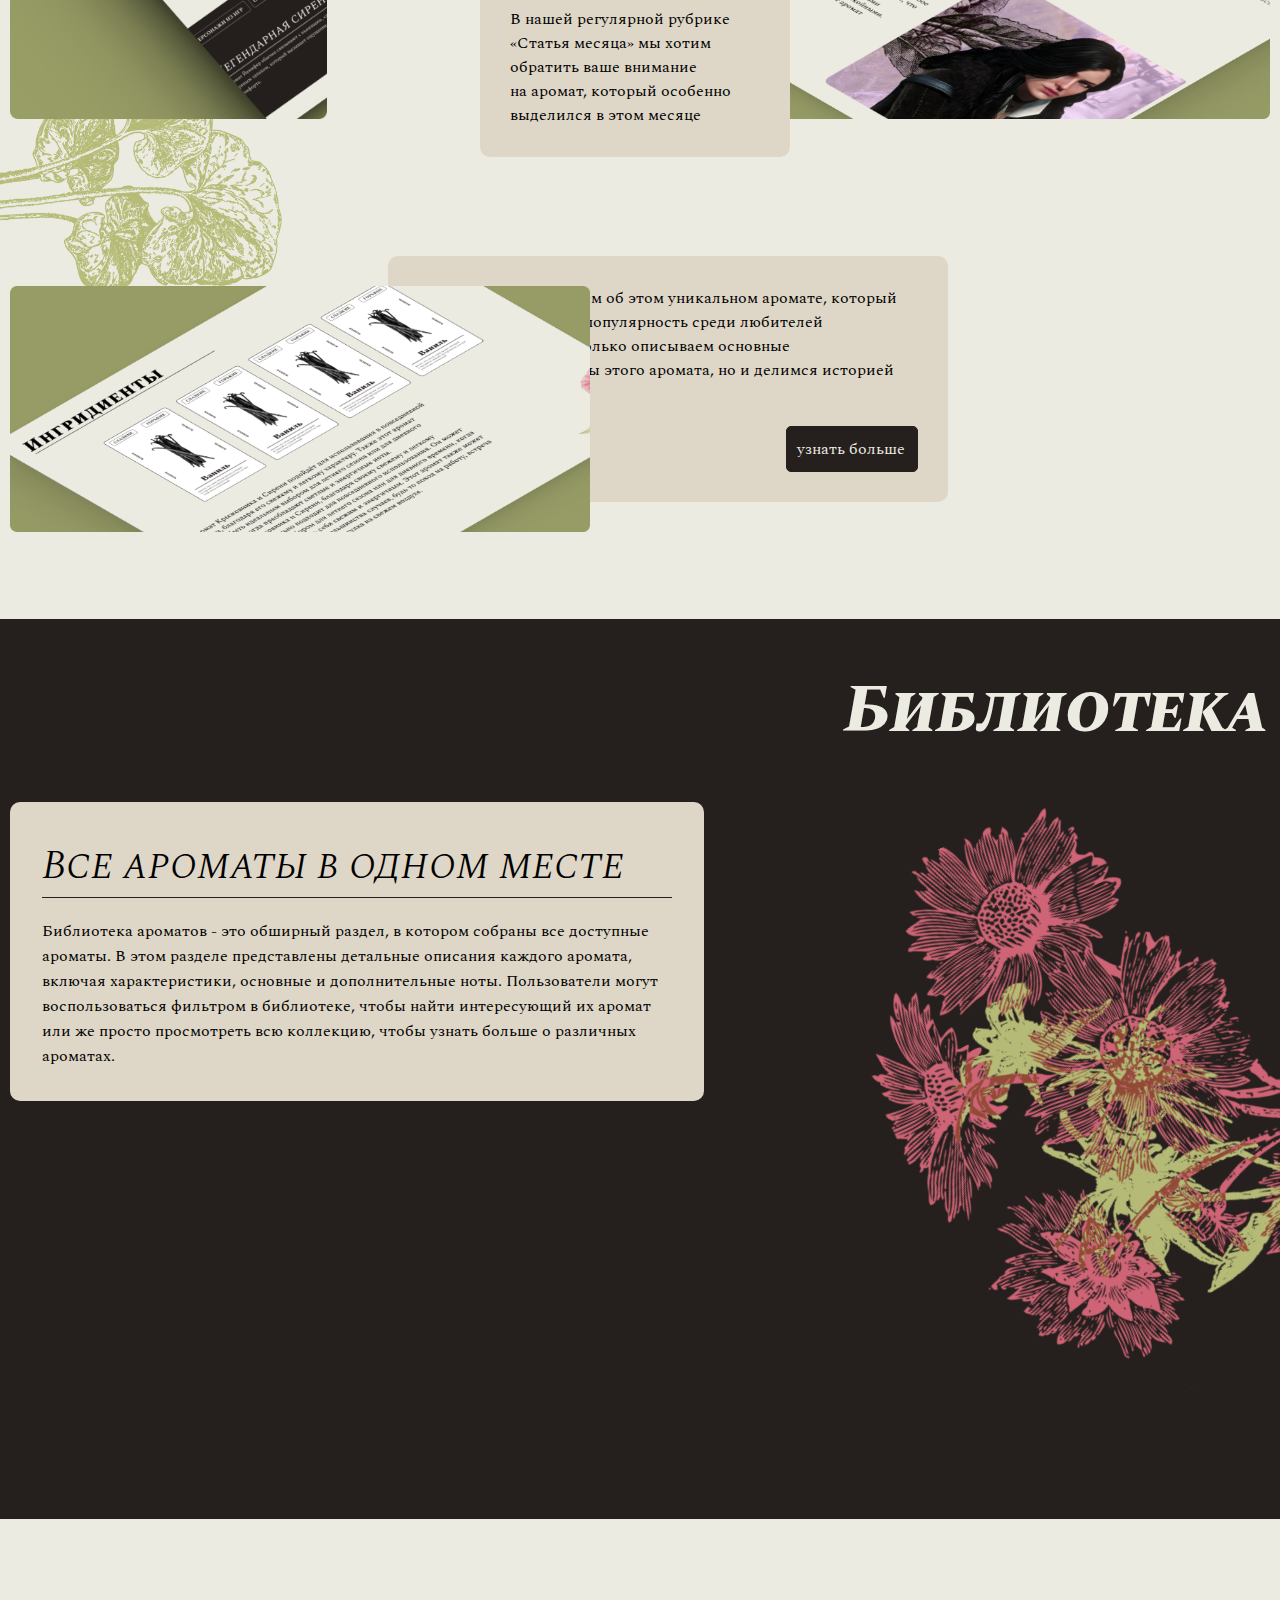
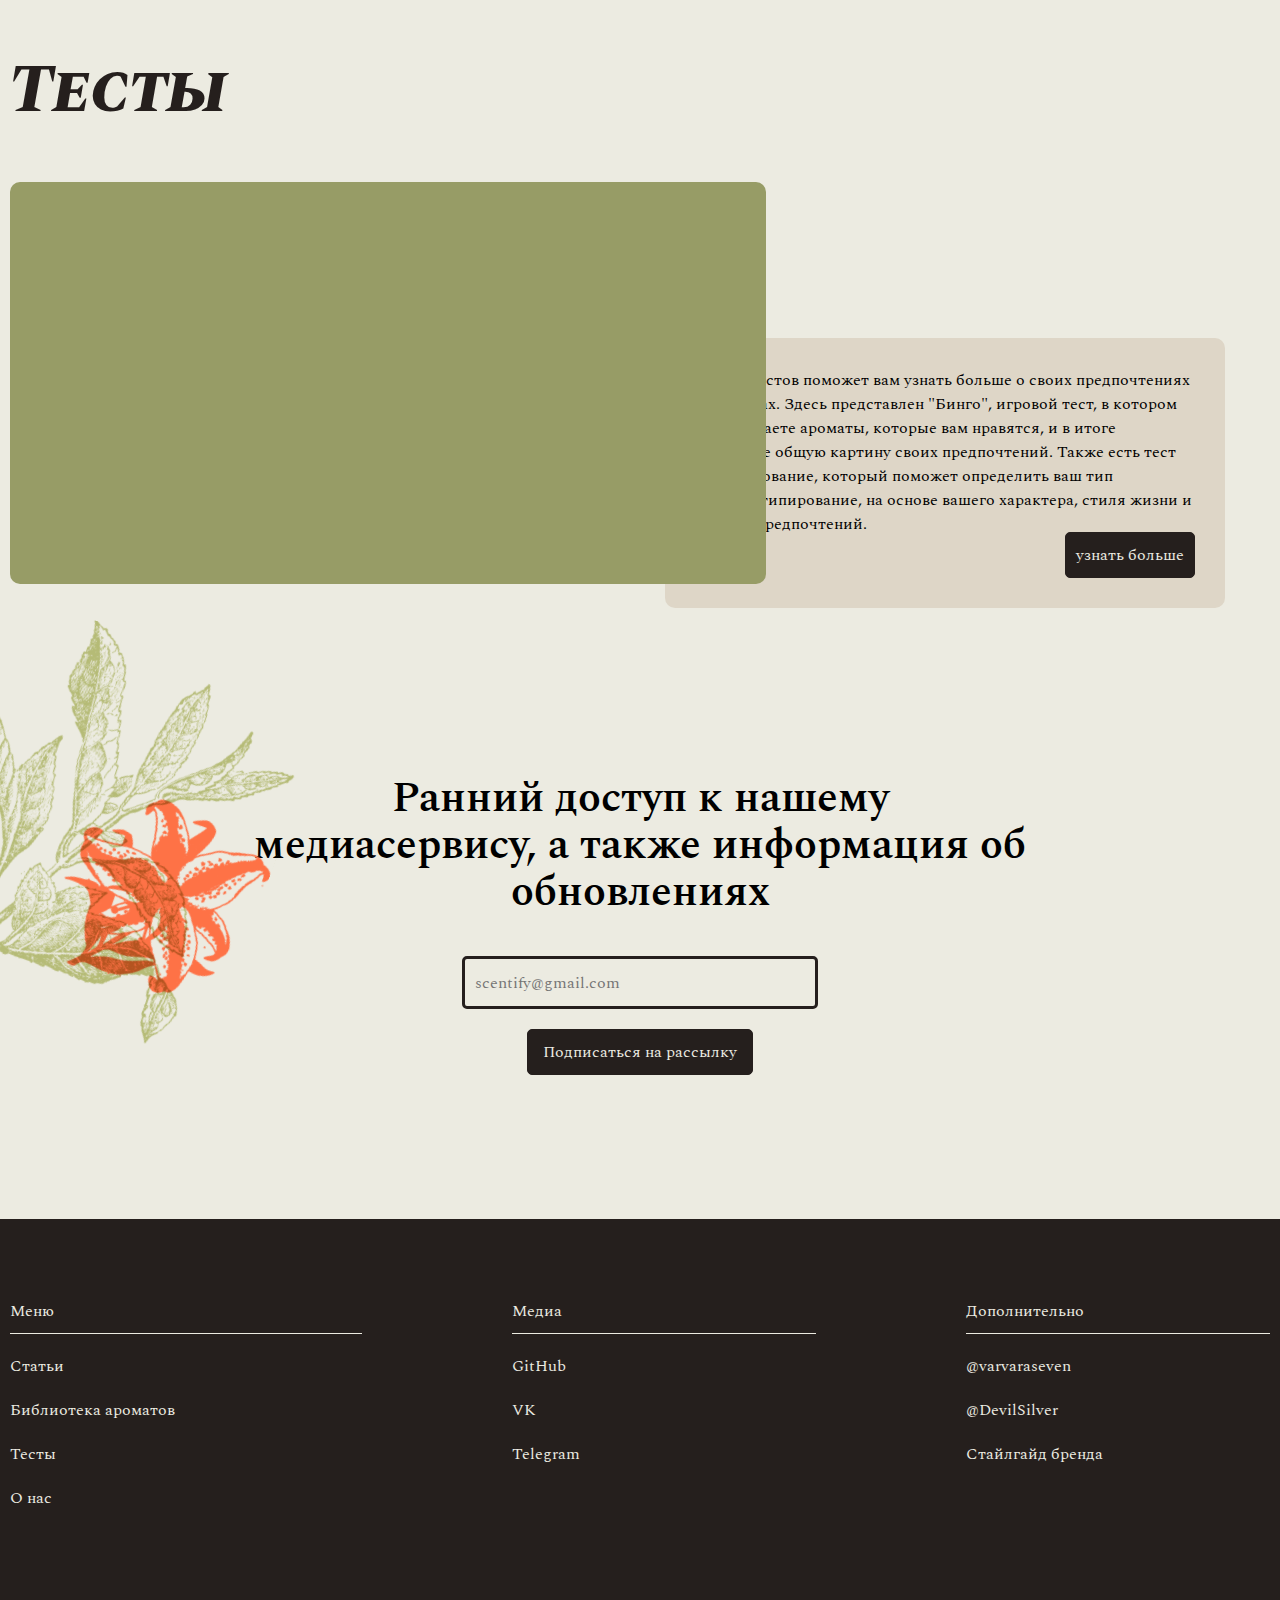
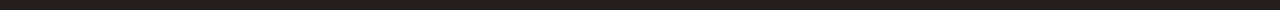
==== commit ef2927d4: "ddsfds" ====
--- a/docs/index.html
+++ b/docs/index.html
@@ -19,11 +19,11 @@
     <div class="container">
     <nav class="navigation">
         <ul class="navigation__menu">
-            <li class="menu-item"><a href="/index.html">превью</a></li>
-            <li class="menu-item"><a href="./pages/longread/longread.html">статьи</a></li>
-            <li class="menu-item"><a href="./pages/about_us/about_us.html">о нас</a></li>
-            <li class="menu-item"><a href="./pages/library/aromalibrary.html">библиотека ароматов</a></li>
-            <li class="menu-item"><a href="./pages/entertainments/bingo.html">тесты</a></li>
+            <li class="menu-item"><a href="/Scentify2/index.html">превью</a></li>
+            <li class="menu-item"><a href="/Scentify2/pages/longread/longread.html">статьи</a></li>
+            <li class="menu-item"><a href="/Scentify2/pages/about_us/about_us.html">о нас</a></li>
+            <li class="menu-item"><a href="/Scentify2/pages/library/aromalibrary.html">библиотека ароматов</a></li>
+            <li class="menu-item"><a href="/Scentify2/pages/entertainments/bingo.html">тесты</a></li>
         </ul>
     </nav>
 </div>
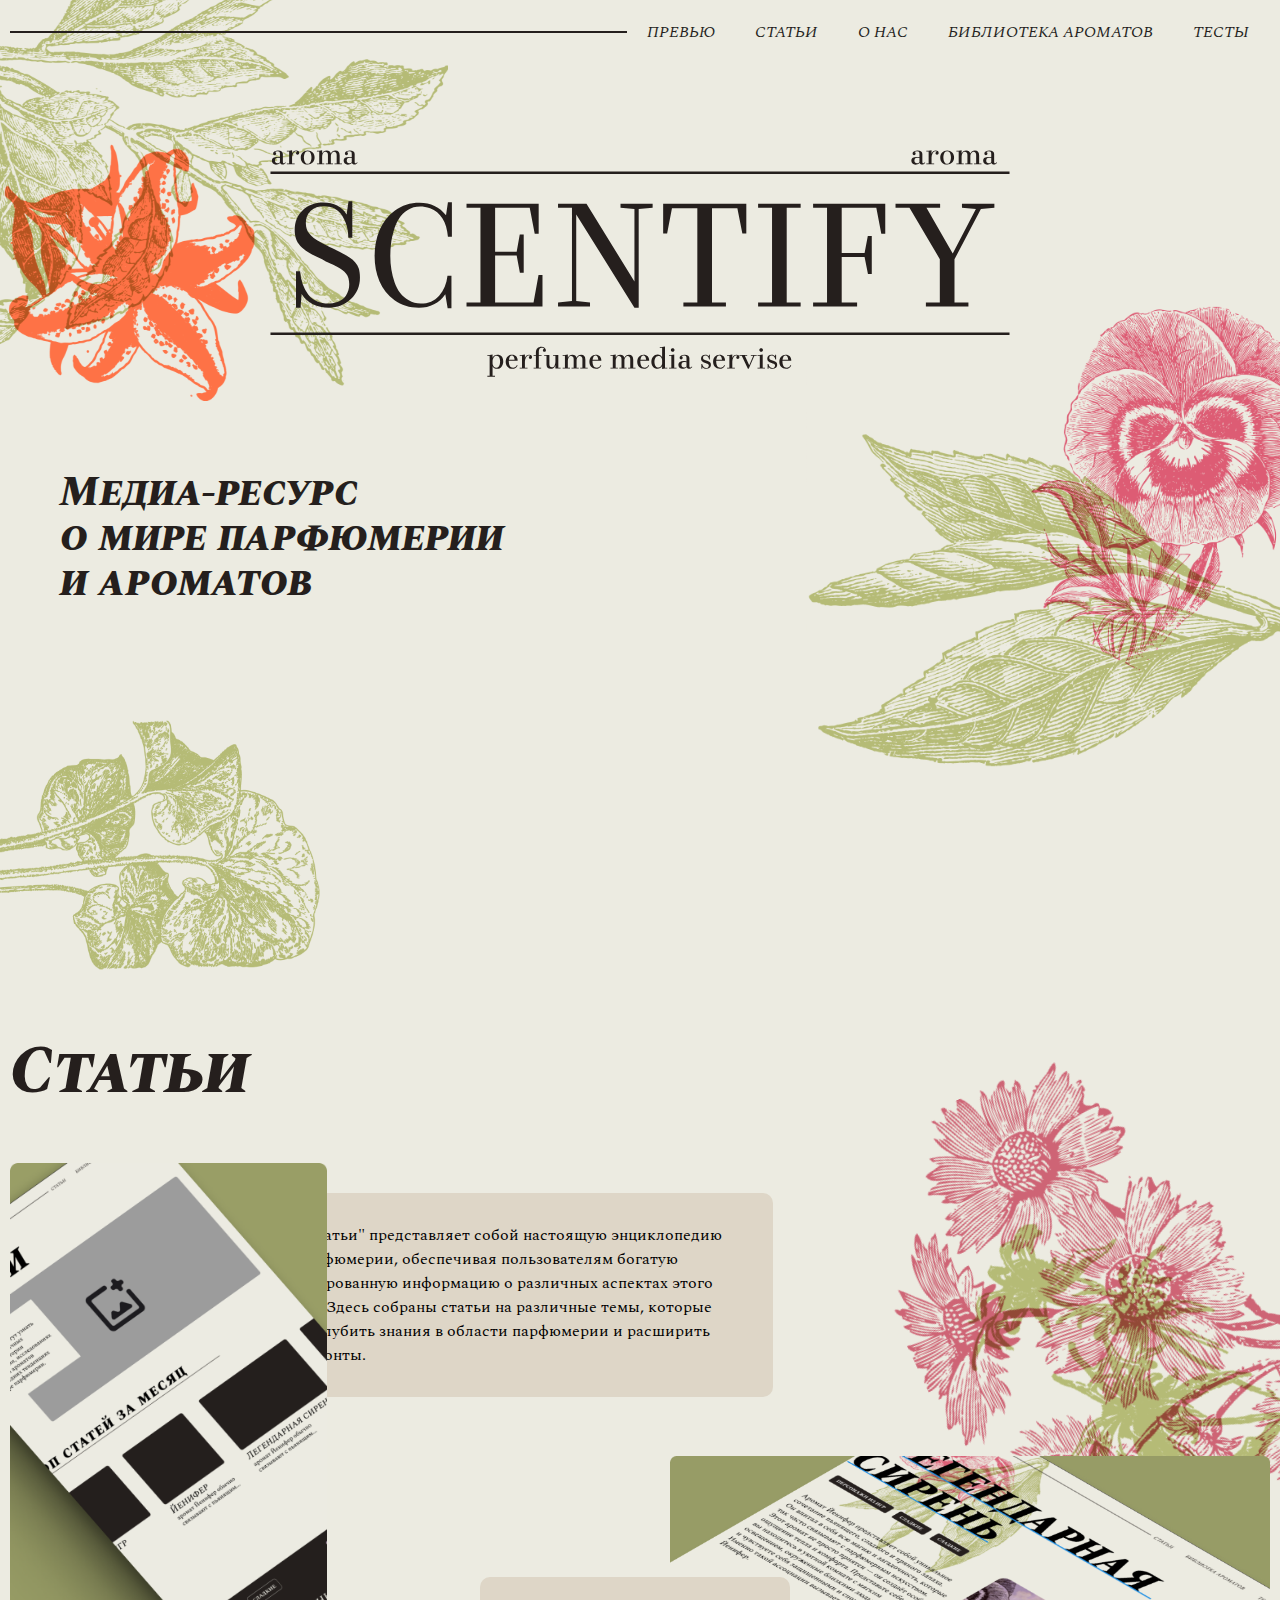
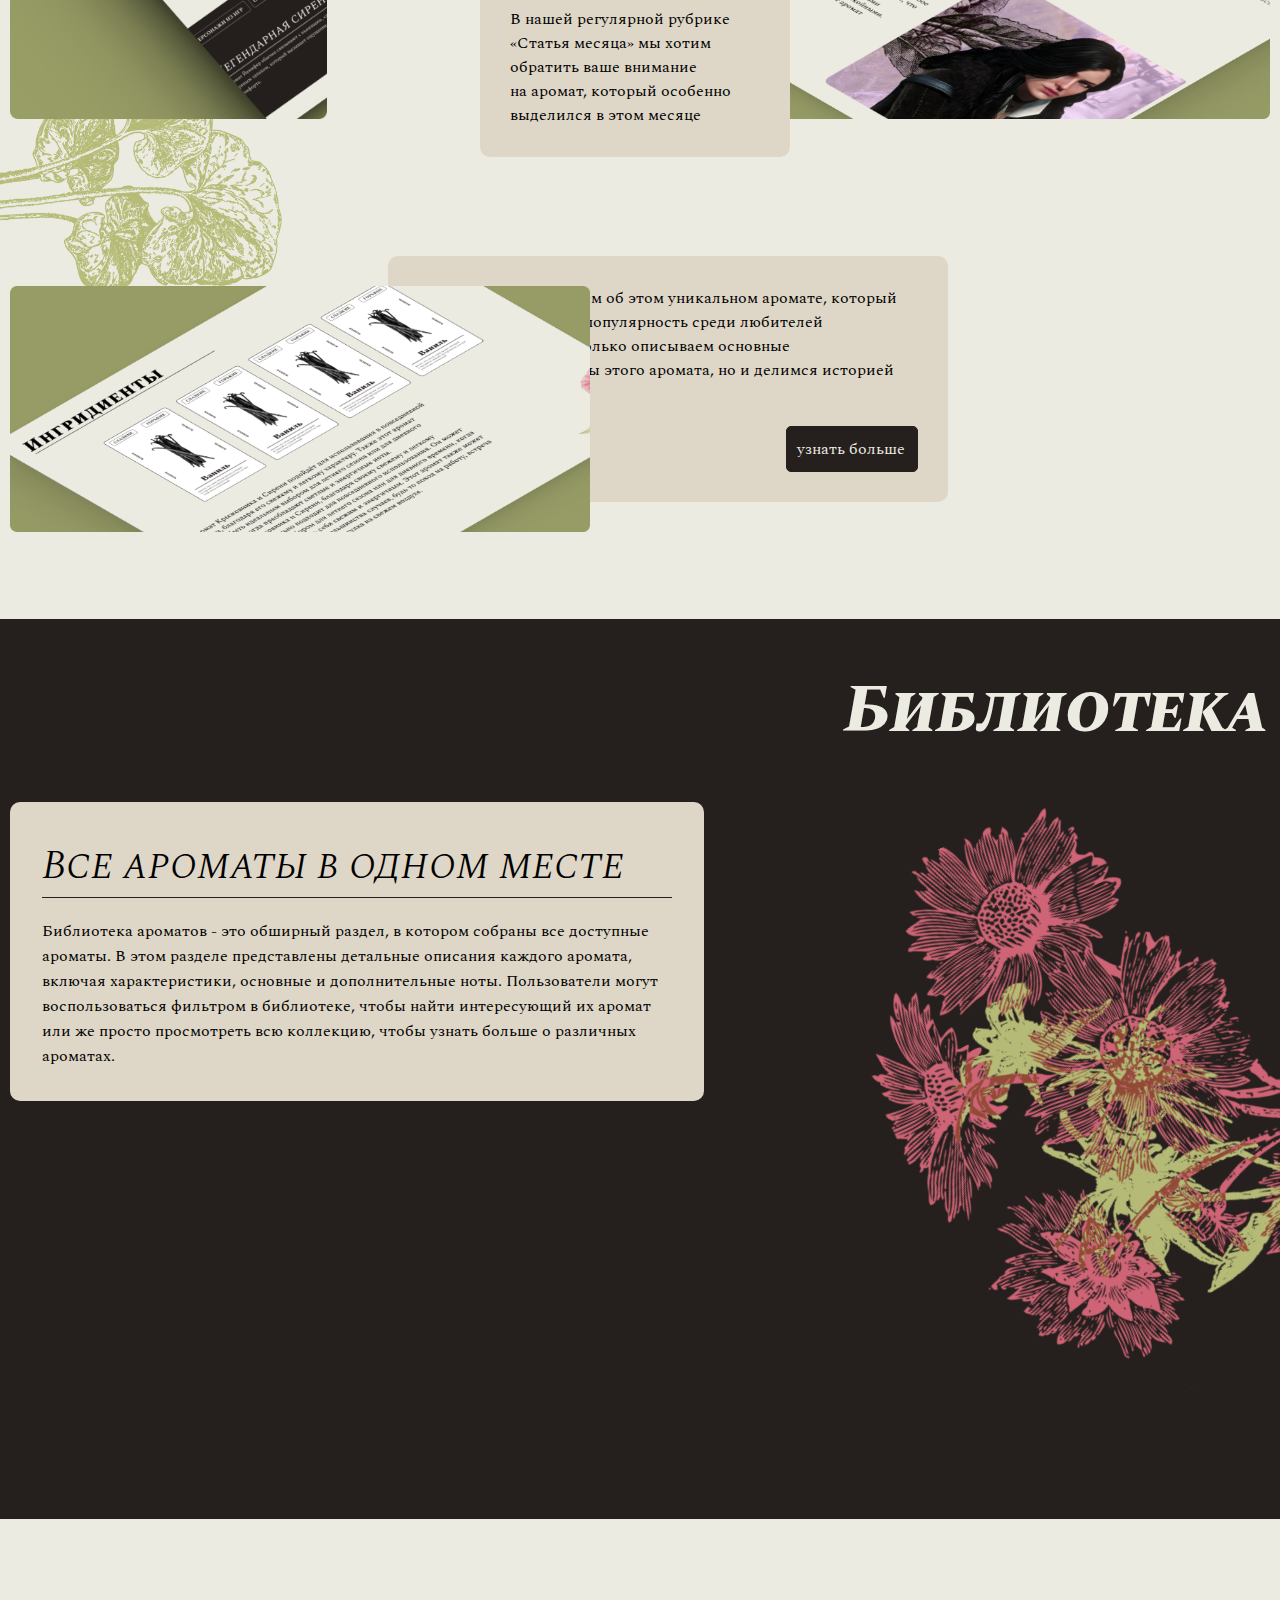
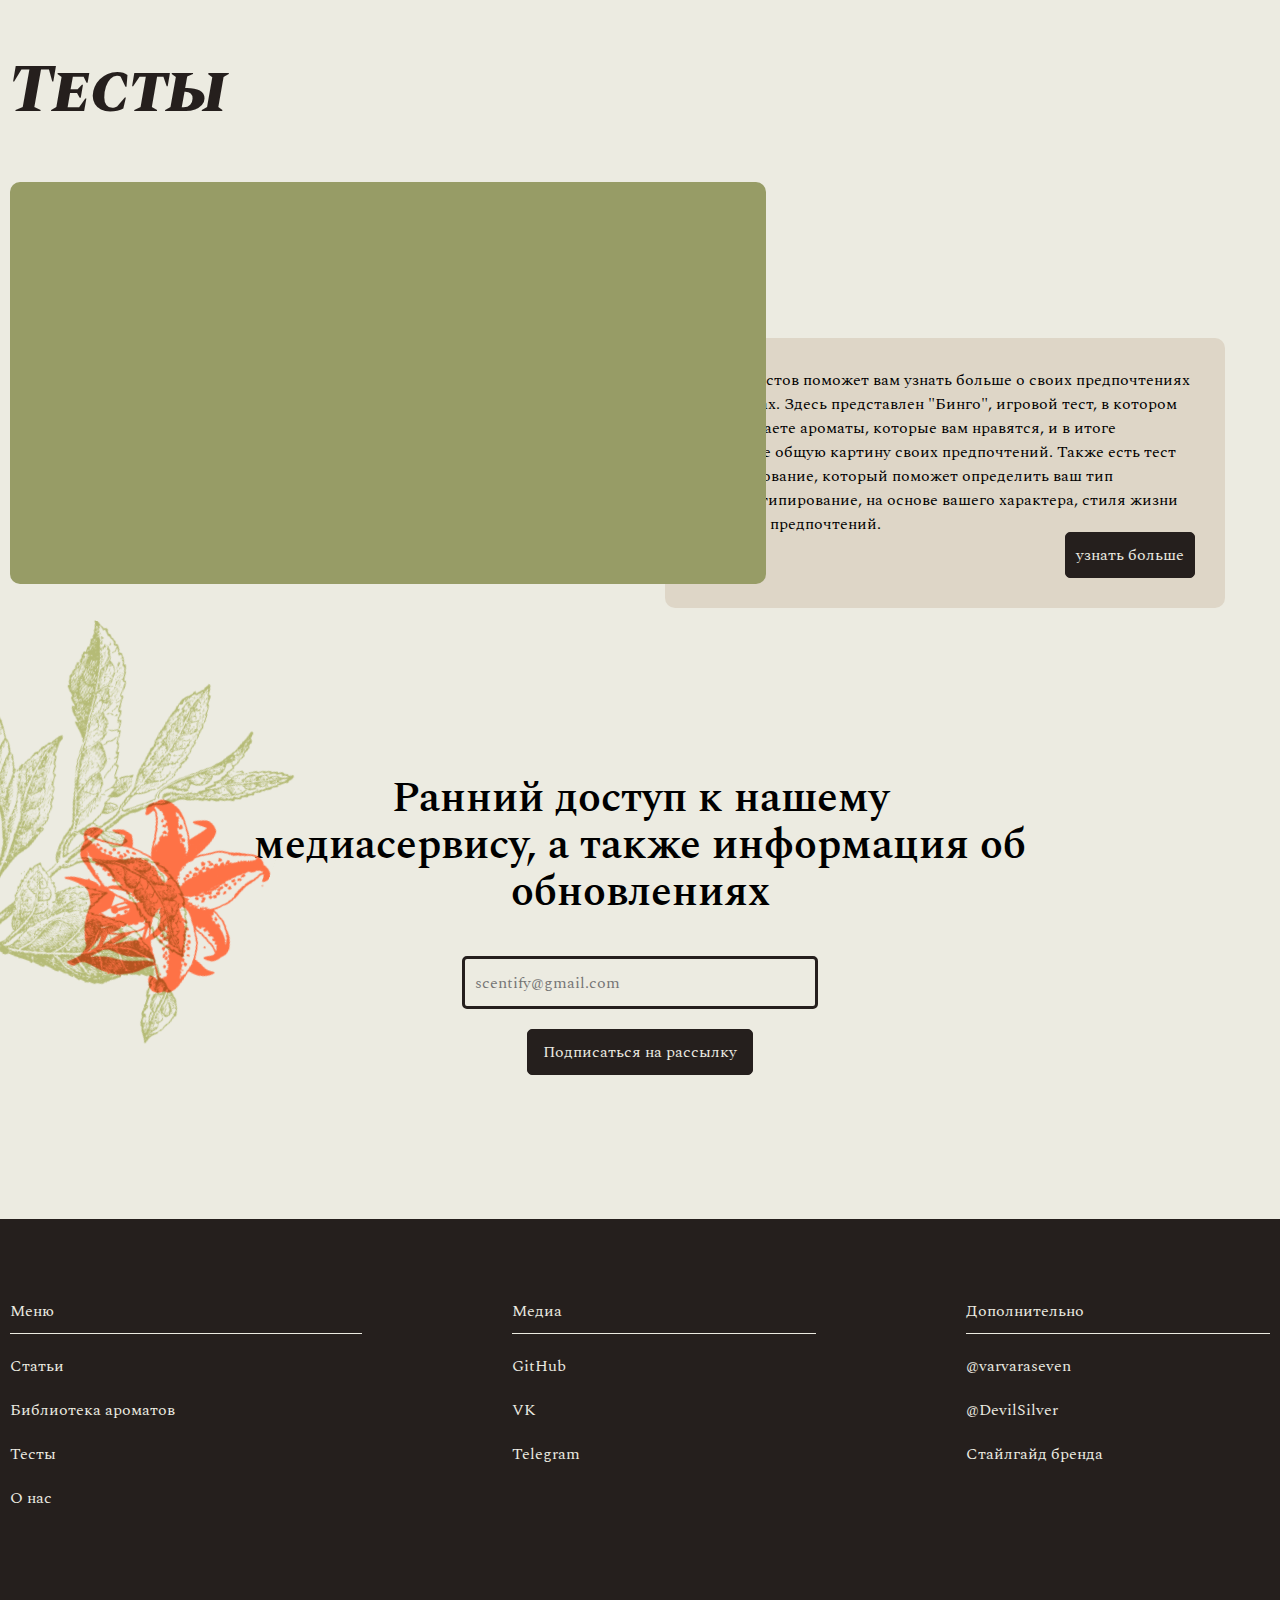
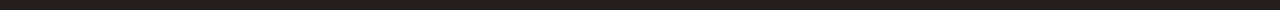
==== commit 218d0db0: "dfs" ====
--- a/docs/index.html
+++ b/docs/index.html
@@ -10,7 +10,7 @@
     <link rel="preconnect" href="https://fonts.gstatic.com" crossorigin>
     <link href="https://fonts.googleapis.com/css2?family=Spectral:ital,wght@0,200;0,300;0,400;0,500;0,600;0,700;0,800;1,200;1,300;1,400;1,500;1,600;1,700;1,800&display=swap" rel="stylesheet">
     <title>Scentify</title>
-<script defer src="index.a4c3b78a7482cba0440a.js"></script><link href="index.59937c67ae8fc99a4810.css" rel="stylesheet"></head>
+<script defer src="index.a4c3b78a7482cba0440a.js"></script><link href="index.ff7d8bf48e36466cd7fc.css" rel="stylesheet"></head>
 <body>
 <div class="wrap-header">
     <div class="overprint1">
@@ -57,8 +57,8 @@
                         <img src="images/b5c8a1e6dc36ec18565a.png" alt="photo1">
                     </div>
                     <div class="card-description">Раздел "Статьи" представляет собой настоящую энциклопедию в<span class="no-wrap"> мире</span> парфюмерии,
-                        обеспечивая пользователям богатую и<span class="no-wrap"> детализированную</span> информацию о различных аспектах этого искусства.
-                        Здесь собраны статьи на различные темы, которые помогут углубить знания в области парфюмерии и расширить
+                        обеспечивая пользователям богатую и<span class="no-wrap"> детализированную</span> информацию о&nbsp;различных аспектах этого искусства.
+                        Здесь собраны статьи на различные темы, которые помогут углубить знания в&nbsp;области парфюмерии и расширить
                         свои<span class="no-wrap"> горизонты</span>.
                         <a href="./pages/longread/longread.html" class="articles__btn is-visible mr-2">узнать больше</a>
                     </div>
@@ -112,10 +112,10 @@
                 <div class="test-img">
                     <img src="images/5ada8479113cd0ba410a.png" alt="kwa2">
                 </div>
-                <div class="card-description4">Раздел тестов поможет вам узнать больше о своих предпочтениях в ароматах.
+                <div class="card-description4">Раздел тестов поможет вам узнать больше о своих предпочтениях в&nbsp;ароматах.
                     Здесь представлен "Бинго", игровой тест, в котором вы отмечаете ароматы, которые вам нравятся, и в итоге получаете
                     общую картину своих предпочтений. Также есть тест на<span class="no-wrap"> типирование,</span> который поможет определить ваш тип аромата<span class="no-wrap"> типирование,</span>
-                    нa основе вашего характера, стиля жизни и личных предпочтений.
+                    нa основе вашего характера, стиля жизни и&nbsp;личных предпочтений.
                     <a href="./pages/entertainments/bingo.html" class="button">узнать больше</a>
                 </div>
             </div>
